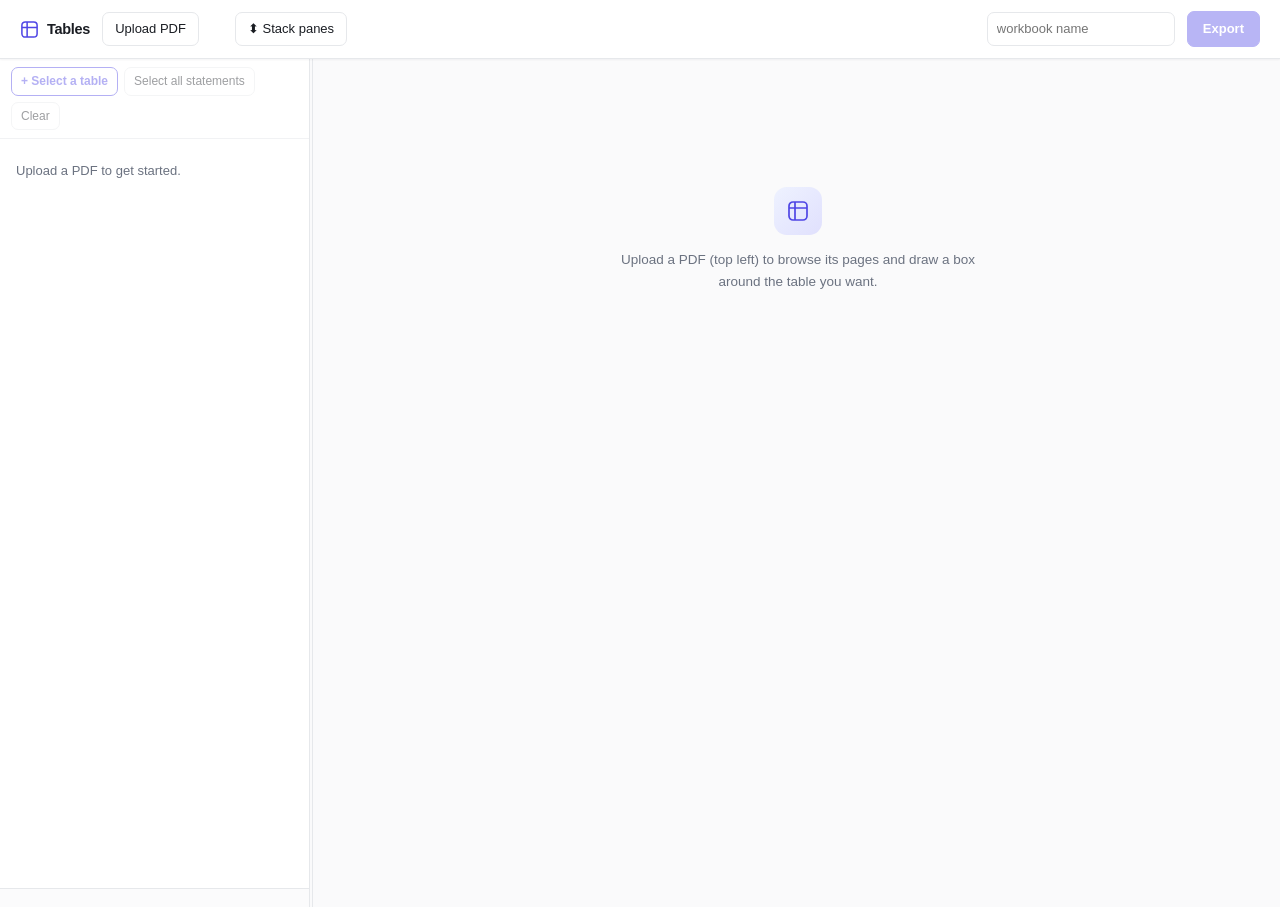
==== webui.html @ 827dfb3f "Add the tablekit rewrite: manual box-select UI, img2table engine, trust layer, OCR failsafe Supersed" ====
<!doctype html>
<html lang="en">
<head>
<meta charset="utf-8">
<meta name="viewport" content="width=device-width, initial-scale=1">
<title>Table preview</title>
<style>
  :root{
    --bg:#fff; --bg-soft:#fafafb; --fg:#1a1d23; --muted:#6b7280; --line:#e6e8eb; --line2:#f1f2f4;
    --accent:#4f46e5; --accent-hover:#4338ca; --accent-weak:#eef2ff;
    --ok:#16a34a; --ok-bg:#f0fdf4; --warn:#b45309; --warn-bg:#fffbeb;
    --bad:#b91c1c; --bad-bg:#fef2f2; --none:#9ca3af; --radius:9px;
    --shadow-sm:0 1px 2px rgba(16,24,40,.05);
    --shadow-md:0 2px 10px rgba(16,24,40,.07),0 1px 2px rgba(16,24,40,.04);
    --shadow-lg:0 8px 28px rgba(16,24,40,.11),0 2px 6px rgba(16,24,40,.05);
  }
  *{box-sizing:border-box}
  html,body{height:100%}
  body{margin:0;background:var(--bg-soft);color:var(--fg);
    font:13px/1.55 -apple-system,"Segoe UI",Roboto,Helvetica,Arial,sans-serif;
    -webkit-font-smoothing:antialiased}
  button,input,select{font:inherit;color:inherit}
  button{cursor:pointer}
  ::selection{background:var(--accent-weak)}

  header{display:flex;align-items:center;gap:12px;padding:11px 20px;flex-wrap:wrap;
    border-bottom:1px solid var(--line);position:sticky;top:0;background:var(--bg);
    z-index:8;box-shadow:var(--shadow-sm)}
  header .brand{font-weight:700;letter-spacing:-.02em;display:flex;align-items:center;gap:8px;
    font-size:14.5px;color:var(--fg)}
  header .brand svg{flex:none}
  header .count{color:var(--muted)}
  header select,header input.txt{padding:6px 9px;border:1px solid var(--line);
    border-radius:7px;background:var(--bg);max-width:min(38vw,340px);transition:border-color .12s}
  header select:focus,header input.txt:focus{outline:none;border-color:var(--accent)}
  header input.txt.small{width:112px}
  header .spacer{flex:1}
  .btn{padding:6px 12px;border:1px solid var(--line);border-radius:7px;background:var(--bg);
    font-weight:500;transition:background .12s,border-color .12s,box-shadow .12s}
  .btn:hover{background:var(--line2);border-color:#d8dbe0}
  .btn:active{background:var(--line2);box-shadow:inset 0 1px 2px rgba(16,24,40,.08)}
  .btn:disabled{opacity:.42;cursor:not-allowed;background:var(--bg)}
  .btn:disabled:hover{background:var(--bg);border-color:var(--line)}
  .btn-primary{padding:7px 15px;border:1px solid var(--accent);border-radius:7px;
    background:var(--accent);color:#fff;font-weight:600;box-shadow:var(--shadow-sm);
    transition:background .12s,box-shadow .12s,transform .12s}
  .btn-primary:hover{background:var(--accent-hover);box-shadow:var(--shadow-md)}
  .btn-primary:active{transform:translateY(1px)}
  .btn-primary:disabled{opacity:.4;cursor:not-allowed;box-shadow:none}
  .btn-accent{border-color:var(--accent);color:var(--accent);background:var(--accent-weak);
    font-weight:600}
  .btn-accent:hover{background:#e0e0fd}
  .upload-btn{position:relative;overflow:hidden;display:inline-flex;align-items:center}
  .upload-btn input[type=file]{position:absolute;inset:0;opacity:0;cursor:pointer;width:100%}
  input:disabled,select:disabled{opacity:.42;cursor:not-allowed;background:var(--bg-soft)}

  main{display:flex;height:calc(100vh - 52px);background:var(--bg-soft)}
  aside{flex:0 0 auto;width:310px;min-width:200px;max-width:70vw;background:var(--bg);
    border-right:1px solid var(--line);overflow:hidden;display:flex;flex-direction:column}
  aside .scroll{overflow-y:auto;flex:1;padding-bottom:20px}
  .splitter{flex:0 0 6px;cursor:col-resize;background:transparent;position:relative}
  .splitter:hover,.splitter.active{background:var(--accent-weak)}
  .splitter::after{content:"";position:absolute;left:2px;top:0;bottom:0;width:1px;background:var(--line)}
  section.preview{flex:1 1 auto;min-width:0;overflow-y:auto;padding:20px 24px 70px}
  @media (max-width:880px){
    main{display:block;height:auto}
    aside{width:auto !important;border-right:none;border-bottom:1px solid var(--line);max-height:44vh}
    .splitter{display:none}
    section.preview{height:auto}
  }

  .barbtns{display:flex;gap:6px;padding:8px 11px;border-bottom:1px solid var(--line2);flex-wrap:wrap}
  .barbtns .btn{font-size:12px;padding:4px 9px}
  .grouphd{padding:14px 15px 5px;font-size:11px;font-weight:600;letter-spacing:.06em;
    text-transform:uppercase;color:var(--muted)}
  .row{display:flex;gap:9px;align-items:flex-start;padding:9px 13px;border-left:3px solid transparent;
    cursor:pointer;transition:background .12s,border-color .12s}
  .row:hover{background:var(--line2)}
  .row.active{background:var(--accent-weak);border-left-color:var(--accent)}
  .row input[type=checkbox]{margin-top:2px;accent-color:var(--accent);width:15px;height:15px}
  .row .body{flex:1;min-width:0}
  .row .name{font-weight:600;white-space:nowrap;overflow:hidden;text-overflow:ellipsis}
  .row .name .tag{color:var(--accent);font-weight:600;font-size:11px;margin-left:5px}
  .row .sub{color:var(--muted);font-size:12px;margin-top:1px}
  .row .meta{display:flex;align-items:center;gap:7px;margin-top:6px;flex-wrap:wrap}
  .pill{font-size:10.5px;font-weight:700;padding:2px 8px;border-radius:999px;
    display:inline-flex;align-items:center;gap:4px;white-space:nowrap;letter-spacing:.01em}
  .pill.ok{color:var(--ok);background:var(--ok-bg)}
  .pill.warn{color:var(--warn);background:var(--warn-bg)}
  .pill.bad{color:var(--bad);background:var(--bad-bg)}
  .pill.none{color:var(--none);background:#f3f4f6}
  .hbar{flex:1;height:3px;border-radius:2px;background:var(--line);overflow:hidden;max-width:70px}
  .hbar>i{display:block;height:100%}

  .tray{border-top:1px solid var(--line);background:#fbfbfc;padding:8px 11px 10px;max-height:30vh;overflow:auto}
  .tray h4{margin:0 0 6px;font-size:11px;letter-spacing:.05em;text-transform:uppercase;color:var(--muted)}
  .tray .item{display:flex;align-items:center;gap:6px;padding:3px 0;font-size:12px}
  .tray .item .nm{flex:1;white-space:nowrap;overflow:hidden;text-overflow:ellipsis}
  .tray .item button{border:1px solid var(--line);background:var(--bg);border-radius:5px;
    width:20px;height:20px;line-height:1;padding:0;color:var(--muted)}
  .tray .empty{color:var(--muted);font-size:12px}

  .msg{padding:22px 16px;color:var(--muted)}
  .spin{display:inline-block;width:13px;height:13px;border:2px solid var(--line);
    border-top-color:var(--accent);border-radius:50%;animation:sp .8s linear infinite;
    vertical-align:-2px;margin-right:8px}
  @keyframes sp{to{transform:rotate(360deg)}}
  .warnbox{margin:11px 13px;padding:9px 11px;border:1px solid #fde68a;background:var(--warn-bg);
    color:var(--warn);border-radius:7px;font-size:12px}

  .empty{color:var(--muted);text-align:center;font-size:13.5px}
  .empty-big{margin-top:12vh;max-width:360px;margin-left:auto;margin-right:auto;line-height:1.6}
  .empty-big::before{content:"";display:block;width:48px;height:48px;margin:0 auto 14px;
    border-radius:13px;
    background-image:
      url('data:image/svg+xml;utf8,<svg xmlns="http://www.w3.org/2000/svg" viewBox="0 0 24 24" fill="none"><rect x="3" y="3" width="18" height="18" rx="4" stroke="%234f46e5" stroke-width="1.7"/><path d="M3 9h18M9 3v18" stroke="%234f46e5" stroke-width="1.7"/></svg>'),
      linear-gradient(135deg,var(--accent-weak),#e0e0fd);
    background-repeat:no-repeat,no-repeat;background-position:center,center;
    background-size:24px 24px,cover}
  .pv-head{display:flex;align-items:baseline;gap:10px;flex-wrap:wrap;margin-bottom:3px}
  .pv-head h2{font-size:16px;margin:0;letter-spacing:-.01em}
  .pv-head .where{color:var(--muted)}
  .pv-lines{color:var(--muted);font-size:12px;margin:3px 0 12px;
    font-family:ui-monospace,SFMono-Regular,Menlo,Consolas,monospace;white-space:pre-wrap}
  .pv-note{margin:0 0 10px;padding:8px 11px;border-radius:7px;font-size:12px;
    background:var(--warn-bg);border:1px solid #fde68a;color:var(--warn)}
  .pv-consist{margin:0 0 10px;padding:8px 11px;border-radius:7px;font-size:12px}
  .pv-consist.ok{background:var(--ok-bg);border:1px solid #bbf7d0;color:var(--ok)}
  .pv-consist.bad{background:var(--bad-bg);border:1px solid #fecaca;color:var(--bad)}

  .toolbar{display:flex;gap:8px;align-items:center;margin-bottom:11px;flex-wrap:wrap}
  .toolbar input.sheet{padding:4px 8px;border:1px solid var(--line);border-radius:6px;width:190px}
  .toolbar .hint{color:var(--muted);font-size:12px}

  /* the PERSISTENT split: picker (left/top) + whatever table you're
     currently looking at (right/bottom) -- both always present once a file
     is loaded, arranged by the header's side-by-side/stacked toggle. This
     is deliberately the ONLY split in the UI now (an earlier version had a
     second, nested toggle for the original-PDF-vs-extracted-table cards
     inside the detail pane too -- three-way splits got cramped and the
     nested toggle confusingly only ever affected ONE of the two views, so
     it's gone; that inner pair is always stacked now). */
  .split-region{display:grid;gap:16px;grid-template-columns:1fr;align-items:start}
  .split-region.side-by-side{grid-template-columns:1fr 1fr}
  .split-pane{min-width:0;min-height:0}
  .panes{display:grid;gap:16px}
  .split-region.side-by-side .pagebox{height:min(50vh,560px)}
  .split-region.side-by-side .tablebox{height:min(50vh,560px)}
  /* the old cutoff here was 1100px -- that's WIDER than the sidebar (310px)
     plus a common 1280/1366px laptop screen, so side-by-side silently did
     nothing on completely normal window sizes. Only force stacked when the
     window is genuinely too narrow to split in half at all (matches the
     point where the sidebar itself collapses, at which point section.preview
     takes the FULL window width anyway, not window-minus-sidebar). */
  @media (max-width:620px){
    .split-region.side-by-side{grid-template-columns:1fr}
  }
  .card{border:1px solid var(--line);border-radius:var(--radius);overflow:hidden;
    background:var(--bg);box-shadow:var(--shadow-sm)}
  .card>.cap{display:flex;align-items:center;gap:10px;padding:8px 13px;
    border-bottom:1px solid var(--line2);font-size:12px;font-weight:600;color:var(--muted);
    background:var(--bg-soft)}
  .card>.cap .spacer{flex:1}
  .card .mini{border:1px solid var(--line);background:var(--bg);border-radius:6px;padding:3px 9px;
    color:var(--fg);font-size:12px;font-weight:500;transition:background .12s}
  .card .mini:hover{background:var(--line2)}
  .pagebox{height:42vh;min-height:160px;max-height:90vh;overflow:auto;background:#f3f4f7;
    text-align:center;resize:vertical}
  .pagebox img{display:block;margin:0 auto;max-width:100%}
  .pagebox.actual img{max-width:none}
  /* picker's own "Actual size" toggle -- overrides the fit-to-width default
     (max-width:100%;height:auto) on BOTH the image and the box-draw canvas,
     so fine print is readable/selectable at full native resolution when you
     need it, with horizontal+vertical scroll instead of a forced shrink.
     wireCanvas()'s coordinate conversion adapts automatically either way,
     since it always measures the canvas's actual displayed vs buffer size. */
  .pagebox.actual .picker-stage img,.pagebox.actual .picker-stage canvas{
    max-width:none;height:auto}

  /* the picker page fits the pane's width, scaled down WITHOUT distorting
     aspect ratio -- height:auto on BOTH the img and the canvas (each has its
     own intrinsic width/height, from the natural image size and from the
     canvas's width/height attributes) lets the browser compute a matching
     height for both from the same width constraint, so they stay pixel-
     aligned with each other. The box-draw math in wireCanvas() converts
     pointer coordinates (reported in this DISPLAYED size) back to the
     canvas's own drawing-buffer resolution (the PDF's native render size)
     before using them for anything -- see toBufferSpace(). */
  .picker-stage{position:relative;display:inline-block;max-width:100%}
  .picker-stage img{display:block;max-width:100%;height:auto}
  .picker-stage canvas{position:absolute;left:0;top:0;max-width:100%;height:auto;
    cursor:crosshair;touch-action:none}
  .pv-head input.pgnum{width:48px;padding:3px 5px;border:1px solid var(--line);border-radius:5px;
    text-align:center}

  .extract-toast{display:flex;align-items:center;gap:10px;margin-bottom:11px;padding:8px 11px;
    border-radius:7px;font-size:12.5px;background:var(--ok-bg);border:1px solid #bbf7d0;color:var(--ok)}
  .extract-toast b{color:var(--fg)}
  .extract-toast .btn{padding:3px 9px;font-size:11.5px;color:var(--fg)}
  .extract-toast .spacer{flex:1}
  .extract-toast .close{border:none;background:none;color:inherit;cursor:pointer;font-size:15px;
    line-height:1;padding:0 2px;opacity:.6}
  .extract-toast .close:hover{opacity:1}
  .extract-toast.toast-error{background:var(--bad-bg);border-color:#fecaca;color:var(--bad)}

  .global-toasts{position:fixed;top:14px;right:16px;z-index:60;display:flex;
    flex-direction:column;gap:8px;width:min(360px,90vw);pointer-events:none}
  .global-toasts .extract-toast{margin-bottom:0;box-shadow:var(--shadow-lg);
    pointer-events:auto;background:var(--bg)}
  .global-toasts .toast-error{background:#fff5f5}

  .modal-backdrop{position:fixed;inset:0;background:rgba(20,20,30,.35);
    display:flex;align-items:center;justify-content:center;z-index:70}
  .modal-box{background:var(--bg);border-radius:12px;box-shadow:var(--shadow-lg);
    width:min(380px,88vw);padding:18px 20px}
  .modal-title{font-weight:700;font-size:14.5px;margin-bottom:8px}
  .modal-body{color:var(--muted);font-size:12.5px;line-height:1.6;margin-bottom:16px;
    white-space:pre-wrap}
  .modal-actions{display:flex;justify-content:flex-end;gap:8px}
  .btn-danger{background:var(--bad);border-color:var(--bad)}
  .btn-danger:hover{background:#a31313}

  .row-del{flex:none;align-self:center;border:none;background:none;color:var(--muted);
    cursor:pointer;font-size:15px;line-height:1;padding:2px 6px;border-radius:5px;
    opacity:0;transition:opacity .1s,background .12s,color .12s}
  .row:hover .row-del{opacity:1}
  .row-del:hover{background:var(--bad-bg);color:var(--bad)}

  .quickfind{display:flex;gap:6px;flex-wrap:wrap;margin-bottom:12px}
  .quickfind .chip{padding:4px 10px;border:1px solid var(--line);border-radius:999px;
    font-size:11.5px;font-weight:500;background:var(--bg);cursor:pointer;transition:background .12s}
  .quickfind .chip:hover{background:var(--accent-weak);border-color:var(--accent)}

  .search-box{display:flex;gap:6px;align-items:center;margin:2px 0 10px}
  .search-box input{flex:1;padding:5px 8px;border:1px solid var(--line);border-radius:6px}
  .search-hits{max-height:220px;overflow:auto;border:1px solid var(--line);border-radius:7px;margin-bottom:10px}
  .search-hits .hit{display:flex;gap:8px;align-items:baseline;padding:6px 10px;cursor:pointer;
    border-bottom:1px solid var(--line2);font-size:12px}
  .search-hits .hit:last-child{border-bottom:none}
  .search-hits .hit:hover{background:var(--line2)}
  .search-hits .hit .pg{font-weight:600;color:var(--accent);white-space:nowrap}
  .search-hits .hit .snip{color:var(--muted);overflow:hidden;text-overflow:ellipsis;white-space:nowrap}
  .search-hits .hit .cnt{color:var(--muted);white-space:nowrap}
  .search-hits mark{background:#fde68a;color:inherit;border-radius:2px;padding:0 1px}

  .tablebox{height:50vh;min-height:120px;max-height:90vh;overflow:auto;resize:vertical}
  table.tbl{border-collapse:collapse;width:100%;font-size:12.5px}
  table.tbl td,table.tbl th{padding:4px 10px;border-bottom:1px solid var(--line2);
    text-align:left;vertical-align:top}
  table.tbl td.rowctl{width:64px;padding:2px 4px;white-space:nowrap;opacity:0;transition:opacity .1s}
  table.tbl tr:hover td.rowctl{opacity:1}
  table.tbl td.rowctl button{border:1px solid var(--line);background:var(--bg);border-radius:4px;
    width:18px;height:18px;line-height:1;padding:0;color:var(--muted);font-size:11px}
  table.tbl td.num{text-align:right;font-variant-numeric:tabular-nums;white-space:nowrap}
  table.tbl td.delta{color:var(--muted);text-align:right;font-variant-numeric:tabular-nums}
  table.tbl tr.hdr td{background:#f7f8fa;font-weight:600}
  table.tbl tr.total td{font-weight:600}
  table.tbl td.suspect{border-left:2px solid var(--warn);background:var(--warn-bg);cursor:help}
  table.tbl td.figbad{border-left:2px solid var(--bad);background:var(--bad-bg);cursor:help}
  table.tbl td[contenteditable]{outline:none}
  table.tbl td[contenteditable]:focus{background:var(--accent-weak);box-shadow:inset 0 0 0 2px var(--accent)}
  table.tbl td.dirty{background:#fef9c3}

  /* compare panel */
  #compare{margin-top:22px;border-top:1px solid var(--line);padding-top:16px}
  #compare .cmp-head{display:flex;gap:8px;align-items:center;flex-wrap:wrap;margin-bottom:10px}
  #compare select{padding:4px 8px;border:1px solid var(--line);border-radius:6px}
  #compare .cmp-verdict{font-size:12px;color:var(--muted);margin-bottom:8px}
  #compare table{border-collapse:collapse;width:100%;font-size:12px}
  #compare td,#compare th{padding:3px 9px;border-bottom:1px solid var(--line2)}
  #compare td.num{text-align:right;font-variant-numeric:tabular-nums}
  #compare tr.restated td{background:var(--bad-bg)}
</style>
</head>
<body>
<div id="globalToasts" class="global-toasts"></div>
<header>
  <span class="brand">
    <svg width="19" height="19" viewBox="0 0 20 20" fill="none">
      <rect x="2" y="2" width="16" height="16" rx="3.5" stroke="#4f46e5" stroke-width="1.6"/>
      <path d="M2 8h16M7.5 2v16" stroke="#4f46e5" stroke-width="1.6"/>
    </svg>
    Tables
  </span>
  <label class="btn upload-btn" id="uploadBtn">Upload PDF
    <input type="file" id="uploadInput" accept="application/pdf">
  </label>
  <select id="fileSel" hidden></select>
  <span class="count" id="count"></span>
  <span id="engineBadge"></span>
  <button class="btn" id="layoutBtn" title="switch between side-by-side and stacked panes (applies whenever you're viewing a table)">⬌ Side by side</button>
  <span class="spacer"></span>
  <input class="txt" id="fileName" placeholder="workbook name" size="20" title="output file name">
  <button class="btn-primary" id="exportBtn" disabled>Export</button>
</header>

<main>
  <aside>
    <div class="barbtns">
      <button class="btn btn-accent" id="pickerBtn" title="go back to the page picker to draw another box">+ Select a table</button>
      <button class="btn" id="selAllStmt">Select all statements</button>
      <button class="btn" id="selClear">Clear</button>
    </div>
    <div class="scroll" id="list"><div class="msg">Upload a PDF to get started.</div></div>
    <div class="tray" id="tray"></div>
  </aside>
  <div class="splitter" id="splitter" title="drag to resize"></div>
  <section class="preview" id="preview">
    <div class="empty empty-big">Upload a PDF (top left) to browse its pages and draw a box around the table you want.</div>
  </section>
  <!--
    Once a file is loaded, #preview's content above is replaced by a
    PERSISTENT split: the page picker and whatever table you're currently
    looking at are both always present, arranged by the header's side-by-side
    / stacked toggle -- extracting or clicking a table updates #detailPane in
    place, it doesn't navigate away from the picker.
  -->
</main>

<script>
const $ = s => document.querySelector(s);
// side-by-side is the DEFAULT for every table (not opt-in per table) --
// only an explicit prior toggle (stored either way) overrides that default
let _savedSideBySide = true;
try{
  const saved = localStorage.getItem("tk_side_by_side");
  if (saved !== null) _savedSideBySide = saved === "1";
}catch(e){}
const state = {
  files:[], file:null, tables:[], order:[], sel:new Set(),
  active:null, zoom:false, edits:{}, reTimer:null, cmp:null,
  page:1, pageCount:null, box:null, searchQ:"", searchHits:null, quickfind:null,
  sideBySide:_savedSideBySide, pickerZoom:false,
};
const KIND_NAME = {
  "income statement":"Income statement",
  "statement of financial position":"Balance sheet",
  "statement of cash flows":"Cash flow statement",
  "statement of changes in equity":"Statement of changes in equity",
  "note":"Note","table":"Table",
};
const REAL_STMT = new Set(Object.keys(KIND_NAME).filter(k=>k!=="note"&&k!=="table"));
// Render resolution: base DPI-equivalent * the screen's actual pixel
// density, so a retina/high-DPI display doesn't get a 1x-sharp image
// stretched to look soft -- capped to match the server's own ceiling
// (serve.py: 4.5). Box-draw math divides by this same constant, so it
// stays correct regardless of what it resolves to.
const DPR = Math.min(2, window.devicePixelRatio || 1);
const PICKER_SCALE = Math.min(4.5, 2.2 * DPR);
const PREVIEW_SCALE = Math.min(4.5, 2.2 * DPR);
const fmt = v => (typeof v === "number")
  ? v.toLocaleString(undefined,{maximumFractionDigits:2}) : (v ?? "");
const nameOf = t => REAL_STMT.has(t.kind)
  ? KIND_NAME[t.kind] + (t.years && t.years[0] ? ` ${t.years[0]}` : "")
  : (t.title||"").slice(0,46);

function footPill(f, byCol){
  // a per-column verdict is stricter than the summary flag: if ANY checkable
  // column fails, say so, even when another column happens to reconcile
  if (byCol && byCol.length){
    const oks = byCol.map(c=>c.ok);
    if (oks.some(o=>o===false) && oks.some(o=>o===true))
      return `<span class="pill bad">✗ one year doesn't foot</span>`;
    if (oks.every(o=>o===false)) return `<span class="pill bad">✗ no foot</span>`;
    if (oks.some(o=>o===true))   return `<span class="pill ok">✓ foots</span>`;
  }
  if (f === true)  return `<span class="pill ok">✓ foots</span>`;
  if (f === false) return `<span class="pill bad">✗ no foot</span>`;
  return `<span class="pill none">– no check</span>`;
}
function healthBar(h){
  if (h == null) return "";
  const pc = Math.round(h*100);
  const col = h>=.9 ? "var(--ok)" : h>=.75 ? "#65a30d" : "var(--warn)";
  return `<span class="hbar" title="data health ${pc}%"><i style="width:${pc}%;background:${col}"></i></span>`;
}
async function jget(u){ const r = await fetch(u); const j = await r.json();
  if (j && j.error) throw new Error(j.error); return j; }
async function jpost(u,b){ const r = await fetch(u,{method:"POST",
  headers:{"Content-Type":"application/json"},body:JSON.stringify(b)});
  const j = await r.json();
  if(!r.ok||j.error){ const err = new Error(j.error||r.statusText); err.body = j; throw err; }
  return j; }

// ------------------------------------------------------ modal / toasts ----
// In-app replacements for native alert()/confirm() -- those are jarring,
// look nothing like the rest of the UI, and (confirm) block the whole page.
function showModal({title, body, okText="Remove", danger=true}){
  return new Promise(resolve=>{
    const host = document.createElement("div");
    host.className = "modal-backdrop";
    host.innerHTML = `
      <div class="modal-box">
        <div class="modal-title">${title}</div>
        <div class="modal-body">${body}</div>
        <div class="modal-actions">
          <button class="btn" data-a="cancel">Cancel</button>
          <button class="btn-primary ${danger?"btn-danger":""}" data-a="ok">${okText}</button>
        </div>
      </div>`;
    document.body.appendChild(host);
    const done = v => { host.remove(); document.removeEventListener("keydown", onKey); resolve(v); };
    host.querySelector('[data-a="cancel"]').onclick = () => done(false);
    host.querySelector('[data-a="ok"]').onclick = () => done(true);
    host.addEventListener("mousedown", e => { if (e.target === host) done(false); });
    const onKey = e => { if (e.key === "Escape") done(false); };
    document.addEventListener("keydown", onKey);
    host.querySelector('[data-a="ok"]').focus();
  });
}
function confirmDialog(msg, okText){
  return showModal({title:"Are you sure?", body:msg, okText:okText||"Remove"});
}
function showErrorToast(msg){
  const host = $("#globalToasts");
  const el = document.createElement("div");
  el.className = "extract-toast toast-error";
  el.innerHTML = `⚠<span class="spacer"></span><button class="close" data-act="dismiss">×</button>`;
  el.insertBefore(document.createTextNode(msg), el.querySelector(".spacer"));
  host.prepend(el);
  el.querySelector('[data-act="dismiss"]').onclick = () => el.remove();
  setTimeout(()=>{ if (el.isConnected) el.remove(); }, 9000);
}
// the OCR failsafe: only ever offered (never run automatically) when a box
// came back with literally no text at all -- see doExtractRegion's catch.
function showOcrOfferToast(bbox){
  const host = $("#globalToasts");
  const el = document.createElement("div");
  el.className = "extract-toast toast-error";
  el.innerHTML = `⚠ No text in that box (looks like a scan).
    <span class="spacer"></span>
    <button class="btn btn-accent" data-act="ocr">OCR this region →</button>
    <button class="close" data-act="dismiss">×</button>`;
  host.prepend(el);
  el.querySelector('[data-act="dismiss"]').onclick = () => el.remove();
  el.querySelector('[data-act="ocr"]').onclick = () => { el.remove(); doExtractRegionOcr(bbox); };
  setTimeout(()=>{ if (el.isConnected) el.remove(); }, 15000);
}

// ---------------------------------------------------------------- boot ----
// controls that do nothing useful (or error) before a file is chosen --
// left fully clickable pre-fix, which used to crash with a raw exception
// when clicked on the empty landing screen
const FILE_GATED_IDS = ["pickerBtn","selAllStmt","selClear"];
function setControlsEnabled(on){
  FILE_GATED_IDS.forEach(id=>{ const el=$("#"+id); if (el) el.disabled = !on; });
}

async function boot(){
  setControlsEnabled(false);
  try{
    const st = await jget("/api/status");
    const b = $("#engineBadge");
    b.innerHTML = st.img2table
      ? `<span class="pill ok" title="Full support: works on borderless / hand-drawn-box tables, not just ruled ones">Borderless tables: full support</span>`
      : `<span class="pill warn" title="pip install img2table opencv-python-headless pandas -- until then, only tables with visible ruling lines extract reliably">Borderless tables: limited</span>`;
  }catch(e){ /* non-critical */ }
  const f = await jget("/api/files");
  state.files = f.files;
  const sel = $("#fileSel");
  sel.innerHTML = f.files.map(n=>`<option>${n}</option>`).join("");
  sel.hidden = f.files.length <= 1;
  sel.onchange = () => loadFile(sel.value);
  if (f.files.length) loadFile(f.files[0]);
  else {
    $("#list").innerHTML = `<div class="msg">Upload a PDF to get started.</div>`;
    $("#preview").innerHTML = `<div class="empty empty-big">Upload a PDF (top left) to browse its pages and draw a box around the table you want.</div>`;
  }
}

function ensureSplitLayout(){
  if ($("#splitRegion")) return;
  $("#preview").innerHTML = `
    <div class="split-region ${state.sideBySide?"side-by-side":""}" id="splitRegion">
      <div class="split-pane" id="pickerPane"></div>
      <div class="split-pane" id="detailPane">
        <div class="empty">Extract a table (drag a box, then click Extract) or pick one from the list on the left to preview it here.</div>
      </div>
    </div>`;
}

async function loadFile(name){
  state.file = name; state.tables = []; state.order = []; state.sel.clear();
  state.active = null; state.edits = {}; state.cmp = null;
  state.page = 1; state.pageCount = null; state.box = null;
  state.searchQ = ""; state.searchHits = null; state.quickfind = null;
  setControlsEnabled(true);
  syncExport(); renderTray();
  $("#fileName").value = name.replace(/\.pdf$/i,"") + " — tables";
  $("#list").innerHTML = `<div class="msg">No tables yet — draw a box on the right to extract one.</div>`;
  ensureSplitLayout();
  $("#detailPane").innerHTML = `<div class="empty">Extract a table (drag a box, then click Extract) or pick one from the list on the left to preview it here.</div>`;
  try{
    const inv = await jget("/api/scan?file="+encodeURIComponent(name));
    state.tables = inv.tables; state.order = inv.tables.map(t=>t.n);
    renderList(inv.warnings||[]);
  }catch(e){ /* nothing extracted for this file yet -- fine */ }
  showPicker();
  // fire-and-forget: a fast text-only pass to point at roughly where the
  // core statements are, so a 100+ page report doesn't leave the user
  // guessing after landing on page 1 (usually a cover with nothing on it)
  jget("/api/quickfind?file="+encodeURIComponent(name)).then(res=>{
    state.quickfind = res.hits || [];
    if (state.file === name) renderQuickfind();
  }).catch(()=>{});
}

function renderList(warnings){
  const t = state.tables;
  $("#count").textContent = t.length ? `${t.length} tables` : "no tables yet";
  let html = "";
  if (warnings && warnings.length)
    html += `<div class="warnbox">${warnings.map(w=>w.replace(/^!!\s*/,"")).join("<br>")}</div>`;
  for (const g of ["Manual selections","Financial statements","Notes","Other tables"]){
    const items = t.filter(x=>x.group===g);
    if (!items.length) continue;
    html += `<div class="grouphd">${g}</div>`;
    for (const x of items){
      const nm = nameOf(x);
      const yrs = x.years.length ? x.years.join("/") : "–";
      const st = x.stitched_from ? ` +p${x.stitched_from}` : "";
      const consBad = x.consistency && x.consistency.mismatch
        ? `<span class="pill bad" title="prior-year column disagrees with ${x.consistency.vs}">${x.consistency.mismatch}≠</span>` : "";
      const canDelete = g === "Manual selections";
      html += `
        <div class="row" data-n="${x.n}">
          <input type="checkbox" data-n="${x.n}" ${state.sel.has(x.n)?"checked":""}>
          <div class="body" data-n="${x.n}">
            <div class="name">${nm}${state.edits[x.n]?'<span class="tag">edited</span>':''}</div>
            <div class="sub">page ${x.page}${st} · ${yrs} · ${x.nrows}×${x.ncols}</div>
            <div class="meta">${footPill(x.foots)} ${healthBar(x.health)}
              ${x.ocr?`<span class="pill warn" title="read by OCR, not the PDF's own text -- double-check the figures">OCR</span>`:``}
              ${x.n_suspect?`<span class="pill warn" title="${x.n_suspect} row(s) look wrong">${x.n_suspect}⚠</span>`:``}
              ${consBad}
              ${x.notes.length?`<span class="pill warn" title="${x.notes.join(' / ')}">!</span>`:``}
            </div>
          </div>
          ${canDelete?`<button class="row-del" data-del="${x.n}" title="remove this extracted table">×</button>`:``}
        </div>`;
    }
  }
  $("#list").innerHTML = html || `<div class="msg">Nothing to show.</div>`;
  $("#list").querySelectorAll(".body").forEach(el=>el.onclick=()=>openTable(+el.dataset.n));
  $("#list").querySelectorAll('input[type=checkbox]').forEach(cb=>
    cb.onchange=()=>toggleSel(+cb.dataset.n, cb.checked));
  $("#list").querySelectorAll('[data-del]').forEach(b=>
    b.onclick=(e)=>{ e.stopPropagation(); deleteManualTable(+b.dataset.del); });
}

async function deleteManualTable(n){
  const ok = await confirmDialog("Remove this extracted table? This can't be undone.");
  if (!ok) return;
  try{
    const inv = await jpost("/api/delete_manual", {file:state.file, n});
    state.tables = inv.tables; state.order = inv.tables.map(t=>t.n);
    state.sel.delete(n); delete state.edits[n];
    syncExport(); renderTray(); renderList(inv.warnings||[]);
    if (state.active === n){
      state.active = null;
      $("#detailPane").innerHTML = `<div class="empty">Extract a table (drag a box, then click Extract) or pick one from the list on the left to preview it here.</div>`;
    }
  }catch(e){ showErrorToast("Couldn't remove that table: "+e.message); }
}

function toggleSel(n,on){
  if (on){ state.sel.add(n); if(!state.order.includes(n)) state.order.push(n); }
  else state.sel.delete(n);
  syncExport(); renderTray();
}
function renderTray(){
  const chosen = state.order.filter(n=>state.sel.has(n));
  const tray = $("#tray");
  if (!chosen.length){ tray.innerHTML = `<h4>Export order</h4><div class="empty">tick tables to add them</div>`; return; }
  tray.innerHTML = `<h4>Export order — ${chosen.length}</h4>` + chosen.map((n,i)=>{
    const t = state.tables.find(x=>x.n===n);
    return `<div class="item" data-n="${n}"><span class="nm">${i+1}. ${nameOf(t)}</span>
      <button data-up="${n}" ${i===0?"disabled":""}>↑</button>
      <button data-down="${n}" ${i===chosen.length-1?"disabled":""}>↓</button>
      <button data-rm="${n}">×</button></div>`;
  }).join("");
  tray.querySelectorAll("[data-up]").forEach(b=>b.onclick=()=>moveSel(+b.dataset.up,-1));
  tray.querySelectorAll("[data-down]").forEach(b=>b.onclick=()=>moveSel(+b.dataset.down,1));
  tray.querySelectorAll("[data-rm]").forEach(b=>b.onclick=()=>{
    const cb=$(`#list input[data-n="${b.dataset.rm}"]`); if(cb) cb.checked=false;
    toggleSel(+b.dataset.rm,false); renderList([]);
  });
}
function moveSel(n,dir){
  const chosen = state.order.filter(x=>state.sel.has(x));
  const i=chosen.indexOf(n), j=i+dir;
  if (j<0||j>=chosen.length) return;
  [chosen[i],chosen[j]]=[chosen[j],chosen[i]];
  state.order = [...chosen, ...state.order.filter(x=>!state.sel.has(x))];
  renderTray();
}
function syncExport(){
  const b=$("#exportBtn"), n=state.sel.size;
  b.disabled = n===0; b.textContent = n ? `Export ${n} →` : "Export";
}

// --------------------------------------------------------------- picker ----
// Tabula-style manual mode: browse the raw pages of the uploaded file, drag
// a box around the table you want, extract just that region. This is the
// ONLY way to grab a table -- the whole-file automatic detector was removed
// (its false positives/misses weren't reliable enough to ship).
async function showPicker(){
  // NOTE: this only (re)draws the picker pane -- it no longer deselects
  // whatever table is showing in the detail pane, since both are always
  // visible together now (see ensureSplitLayout). "+ Select a table" jumps
  // focus back to the picker without losing your place in the result.
  if (!state.file) return;
  ensureSplitLayout();
  if (state.pageCount == null){
    try{
      const pc = await jget("/api/pagecount?file="+encodeURIComponent(state.file));
      state.pageCount = pc.pages;
    }catch(e){ state.pageCount = 1; }
  }
  renderPicker();
  await loadPickerPage(state.page);
}

function renderPicker(){
  $("#pickerPane").innerHTML = `
    <div class="pv-head">
      <h2>Select a table</h2>
      <span class="where">page
        <input class="pgnum" id="pgNum" value="${state.page}"> of ${state.pageCount||"?"}</span>
      <button class="btn" id="pgPrev" ${state.page<=1?"disabled":""}>‹ Prev</button>
      <button class="btn" id="pgNext" ${state.pageCount&&state.page>=state.pageCount?"disabled":""}>Next ›</button>
    </div>
    <div class="search-box">
      <input id="searchQ" placeholder="Search this PDF's text… (press Enter)" value="${state.searchQ||""}">
      <button class="btn" id="searchBtn">Search</button>
      ${state.searchQ?`<button class="btn" id="searchClear">×</button>`:""}
    </div>
    <div id="searchResults"></div>
    <div id="quickfindRow"></div>
    <div id="extractToasts"></div>
    <div class="pv-lines">Drag a box around the table you want (rows and columns only), then click Extract. You can extract more than one table from the same page.</div>
    <div class="card">
      <div class="cap">Page ${state.page}<span class="spacer"></span>
        <button class="mini" id="pickerZoomBtn">${state.pickerZoom?"Fit width":"Actual size"}</button>
        <button class="btn-primary" id="extractBtn" disabled>Extract this region →</button></div>
      <div class="pagebox ${state.pickerZoom?"actual":""}" id="pickerBox"><div class="picker-stage" id="pickerStage">
        <img id="pgImg"><canvas id="boxCanvas"></canvas>
      </div></div>
    </div>`;
  $("#pgPrev").onclick = ()=>gotoPage(state.page-1);
  $("#pgNext").onclick = ()=>gotoPage(state.page+1);
  $("#pgNum").onchange = e=>gotoPage(parseInt(e.target.value,10)||1);
  $("#extractBtn").onclick = doExtractRegion;
  $("#pickerZoomBtn").onclick = ()=>{
    state.pickerZoom = !state.pickerZoom;
    $("#pickerBox").classList.toggle("actual", state.pickerZoom);
    $("#pickerZoomBtn").textContent = state.pickerZoom ? "Fit width" : "Actual size";
  };
  $("#searchBtn").onclick = runSearch;
  $("#searchQ").onkeydown = e=>{ if (e.key==="Enter"){ e.preventDefault(); runSearch(); } };
  const sc = $("#searchClear");
  if (sc) sc.onclick = ()=>{ state.searchQ=""; state.searchHits=null; renderPicker(); loadPickerPage(state.page); };
  if (state.searchHits) renderSearchResults();
  renderQuickfind();
}

function renderQuickfind(){
  const el = $("#quickfindRow");
  if (!el) return;
  const hits = state.quickfind;
  if (hits === null || hits === undefined){
    el.innerHTML = `<div class="quickfind"><span class="msg" style="padding:0">locating the financial statements…</span></div>`;
    return;
  }
  if (!hits.length){ el.innerHTML = ""; return; }
  el.innerHTML = `<div class="quickfind">
    <span class="msg" style="padding:0">Jump to:</span>
    ${hits.map(h=>`<button class="chip" data-pg="${h.page}">${h.label} · p${h.page}</button>`).join("")}
  </div>`;
  el.querySelectorAll(".chip").forEach(b=> b.onclick = ()=>gotoPage(+b.dataset.pg));
}

async function runSearch(){
  const q = $("#searchQ").value.trim();
  state.searchQ = q;
  if (q.length < 2){ $("#searchResults").innerHTML =
    `<div class="msg" style="padding:6px 2px">type at least 2 characters</div>`; return; }
  $("#searchResults").innerHTML = `<div class="msg" style="padding:6px 2px"><span class="spin"></span>searching…</div>`;
  try{
    const res = await jget(`/api/search?file=${encodeURIComponent(state.file)}&q=${encodeURIComponent(q)}`);
    state.searchHits = res.hits;
    renderSearchResults();
    loadPickerPage(state.page);   // re-render the current page with matches highlighted
  }catch(e){ $("#searchResults").innerHTML = `<div class="msg">search failed: ${e.message}</div>`; }
}

function escapeRe(s){ return s.replace(/[.*+?^${}()|[\]\\]/g, "\\$&"); }
function markMatches(text, q){
  const esc = text.replace(/</g,"&lt;");
  if (!q) return esc;
  const re = new RegExp("("+escapeRe(q).replace(/</g,"&lt;")+")", "ig");
  return esc.replace(re, "<mark>$1</mark>");
}

function renderSearchResults(){
  const hits = state.searchHits || [];
  const el = $("#searchResults");
  if (!el) return;
  if (!hits.length){ el.innerHTML = `<div class="msg" style="padding:6px 2px">no matches</div>`; return; }
  el.innerHTML = `<div class="search-hits">${hits.map(h=>`
    <div class="hit" data-pg="${h.page}">
      <span class="pg">p${h.page}</span>
      <span class="snip">…${markMatches(h.snippet, state.searchQ)}…</span>
      <span class="cnt">${h.count}×</span>
    </div>`).join("")}</div>`;
  el.querySelectorAll(".hit").forEach(row=>
    row.onclick = ()=>gotoPage(+row.dataset.pg));
}

function gotoPage(n){
  n = Math.max(1, Math.min(state.pageCount||1, n));
  if (n === state.page && $("#pgImg")) return;
  state.page = n; state.box = null;
  renderPicker();
  loadPickerPage(n);
}

async function loadPickerPage(n){
  const img = $("#pgImg");
  let src = `/api/page_raw?file=${encodeURIComponent(state.file)}&n=${n}&scale=${PICKER_SCALE}`;
  if (state.searchQ) src += `&hl=${encodeURIComponent(state.searchQ)}`;
  img.src = src;
  await new Promise(res=>{ img.onload = res; img.onerror = res; });
  const cv = $("#boxCanvas");
  if (!cv) return;   // user navigated away while the image was loading
  // the canvas's DRAWING BUFFER stays at the image's full native resolution
  // (crisp lines) -- it's the DISPLAYED size that's left to CSS (max-width:
  // 100%; height:auto, same as the img), so the page fits the pane instead
  // of forcing horizontal scroll for every single page. wireCanvas()
  // converts pointer coordinates from that displayed size back to this
  // buffer's coordinate space before using them for anything.
  cv.width = img.naturalWidth; cv.height = img.naturalHeight;
  wireCanvas(cv);
}

function wireCanvas(cv){
  const ctx = cv.getContext("2d");
  let drag = null;
  // pointer events report offsetX/offsetY in the canvas's DISPLAYED (CSS)
  // size, which can now be smaller than its drawing-buffer resolution
  // (scaled down to fit the pane) -- convert to buffer space before using.
  const toBuffer = (x, y) => {
    const rx = cv.width / cv.clientWidth, ry = cv.height / cv.clientHeight;
    return [x * rx, y * ry];
  };
  const redraw = (x0,y0,x1,y1)=>{
    ctx.clearRect(0,0,cv.width,cv.height);
    const x=Math.min(x0,x1), y=Math.min(y0,y1), w=Math.abs(x1-x0), h=Math.abs(y1-y0);
    ctx.fillStyle = "rgba(79,70,229,.15)"; ctx.fillRect(x,y,w,h);
    ctx.strokeStyle = "#4f46e5"; ctx.lineWidth = 2; ctx.strokeRect(x,y,w,h);
  };
  cv.onpointerdown = e=>{
    cv.setPointerCapture(e.pointerId);
    const [bx,by] = toBuffer(e.offsetX, e.offsetY);
    drag = {x0:bx, y0:by, dispX0:e.offsetX, dispY0:e.offsetY};
    const eb = $("#extractBtn"); if (eb) eb.disabled = true;
  };
  cv.onpointermove = e=>{
    if (!drag) return;
    const [bx,by] = toBuffer(e.offsetX, e.offsetY);
    redraw(drag.x0, drag.y0, bx, by);
  };
  cv.onpointerup = e=>{
    if (!drag) return;
    // the "too small, ignore it" check is in DISPLAYED pixels (what the user
    // actually dragged), not buffer pixels -- otherwise, once the page is
    // scaled down to fit the pane, a tiny on-screen wiggle could translate
    // to well over the buffer-space threshold and register as a real box
    const dispW = Math.abs(e.offsetX - drag.dispX0), dispH = Math.abs(e.offsetY - drag.dispY0);
    const [bx,by] = toBuffer(e.offsetX, e.offsetY);
    const x0=drag.x0, y0=drag.y0, x1=bx, y1=by;
    drag = null;
    if (dispW < 6 || dispH < 6){ ctx.clearRect(0,0,cv.width,cv.height); return; }
    // state.box stays in the canvas's BUFFER (native render-pixel) space,
    // same as before -- doExtractRegion's ÷PICKER_SCALE conversion is unchanged
    state.box = [Math.min(x0,x1), Math.min(y0,y1), Math.max(x0,x1), Math.max(y0,y1)];
    const eb = $("#extractBtn"); if (eb) eb.disabled = false;
  };
}

async function doExtractRegion(){
  if (!state.box) return;
  const b = $("#extractBtn");
  b.disabled = true; b.textContent = "Extracting…";
  try{
    const pdfBox = state.box.map(v=>v/PICKER_SCALE);
    const d = await jpost("/api/extract_region",
      {file:state.file, page:state.page, bbox:pdfBox});
    await _afterExtract(d);
  }catch(e){
    // OCR is a failsafe the user clicks, never something that fires on its
    // own -- offer it only when the box is genuinely textless (a scan) and
    // the server actually has an OCR engine to run.
    if (e.body && e.body.no_text && e.body.ocr_available){
      showOcrOfferToast(state.box.map(v=>v/PICKER_SCALE));
    } else {
      showErrorToast("Extraction failed: "+e.message);
    }
  } finally {
    const eb = $("#extractBtn");
    if (eb){ eb.disabled = true; eb.textContent = "Extract this region →"; }
  }
}

async function doExtractRegionOcr(pdfBox){
  const b = $("#extractBtn");
  if (b){ b.disabled = true; b.textContent = "Running OCR…"; }
  try{
    const d = await jpost("/api/extract_region_ocr",
      {file:state.file, page:state.page, bbox:pdfBox});
    await _afterExtract(d);
  }catch(e){
    showErrorToast("OCR failed: "+e.message);
  } finally {
    if (b){ b.disabled = true; b.textContent = "Extract this region →"; }
  }
}

async function _afterExtract(d){
  const inv = await jget("/api/scan?file="+encodeURIComponent(state.file));
  state.tables = inv.tables; state.order = inv.tables.map(t=>t.n);
  renderList(inv.warnings||[]);
  state._lastDetail = d;
  // stay on the picker (same page) so another table can be grabbed right
  // away -- clear the box and show a small confirmation. The result also
  // shows up immediately in the detail pane right beside the picker
  // (they're both always on screen now), no click needed to "go look at it".
  state.box = null;
  const cv = $("#boxCanvas");
  if (cv) cv.getContext("2d").clearRect(0,0,cv.width,cv.height);
  showExtractToast(d);
  state.active = d.n;
  $("#list").querySelectorAll(".row").forEach(r=>r.classList.toggle("active", +r.dataset.n===d.n));
  renderPreview(d.n, d, false);
}

function showExtractToast(d){
  const host = $("#extractToasts");
  if (!host) return;
  const el = document.createElement("div");
  el.className = "extract-toast";
  el.innerHTML = `✓ Extracted <b>${(nameOf(d)||"table").replace(/</g,"&lt;")}</b>
    <span class="spacer"></span>
    <button class="btn" data-act="view">View →</button>
    <button class="close" data-act="dismiss" title="dismiss">×</button>`;
  host.prepend(el);
  el.querySelector('[data-act="view"]').onclick = ()=>{
    state.active = d.n;
    $("#list").querySelectorAll(".row").forEach(r=>r.classList.toggle("active", +r.dataset.n===d.n));
    renderPreview(d.n, d, false);
  };
  el.querySelector('[data-act="dismiss"]').onclick = ()=> el.remove();
  setTimeout(()=>{ if (el.isConnected) el.remove(); }, 8000);
}

// -------------------------------------------------------------- preview ----
function baseRows(n, d){
  const e = state.edits[n];
  return (e && e.rows ? e.rows : d.rows).map(r=>r.slice());
}
function pushEdit(n, rows, extra){
  const e = state.edits[n] = Object.assign({dirty:new Set()}, state.edits[n]||{}, extra||{});
  if (rows) e.rows = rows;
  renderList([]);
  scheduleReanalyze(n);
}
function scheduleReanalyze(n){
  clearTimeout(state.reTimer);
  state.reTimer = setTimeout(async ()=>{
    if (state.active !== n) return;
    try{
      const e = state.edits[n] || {};
      const d = await jpost("/api/reanalyze",
        {file:state.file, n, rows:e.rows||null, title:e.title||null});
      state._lastDetail = d;
      renderPreview(n, d, true);
    }catch(err){ /* keep the current view */ }
  }, 450);
}

async function openTable(n){
  state.active = n;
  $("#list").querySelectorAll(".row").forEach(r=>r.classList.toggle("active",+r.dataset.n===n));
  const d = await jget(`/api/table?file=${encodeURIComponent(state.file)}&n=${n}`);
  state._lastDetail = d;
  renderPreview(n, d, false);
}

function renderPreview(n, d){
  const nm = KIND_NAME[d.kind]||"Table";
  const yrs = d.years.length ? d.years.join(" / ") : "";
  const ed = state.edits[n];
  const rows = baseRows(n, d);
  const dirty = (ed && ed.dirty) || new Set();
  const hi=d.header_idx, ds=d.data_start, vc=d.value_cols||[], tot=new Set(d.total_rows||[]);
  const susp={}; (d.suspect||[]).forEach(s=>susp[s.row]=s);
  const showDelta = vc.length>=2;
  const ncols = Math.max(...rows.map(r=>r.length), 1);

  let bodyRows = "";
  rows.forEach((r,i)=>{
    const isHdr=i<=hi, di=i-ds;
    const cls=[isHdr?"hdr":"", tot.has(i)?"total":""].filter(Boolean).join(" ");
    let tds = `<td class="rowctl">`+
      `<button data-act="ins" data-i="${i}" title="insert row below">＋</button>`+
      `<button data-act="del" data-i="${i}" title="delete row">✕</button>`+
      `<button data-act="split" data-i="${i}" title="split label at the middle">⤶</button>`+
      `<button data-act="mergeup" data-i="${i}" title="merge into row above" ${i===0?"disabled":""}>⭡</button></td>`;
    for (let ci=0; ci<ncols; ci++){
      const c=r[ci], num=typeof c==="number";
      let kl = num ? "num" : "";
      if (ci===0 && !isHdr && susp[di]) kl += susp[di].kind==="figure" ? " figbad" : " suspect";
      if (dirty.has(i+","+ci)) kl += " dirty";
      const title = (ci===0 && susp[di]) ? ` title="${susp[di].why}"` : "";
      tds += `<td class="${kl}"${title} data-r="${i}" data-c="${ci}" contenteditable="plaintext-only">${fmt(c)}</td>`;
    }
    if (showDelta && !isHdr){
      const a=r[vc[0]], b=r[vc[1]];
      if (typeof a==="number" && typeof b==="number"){
        const dd=a-b, pc=b?(100*dd/Math.abs(b)):null;
        tds += `<td class="delta">${dd.toLocaleString()}</td><td class="delta">${pc==null?"":pc.toFixed(1)+"%"}</td>`;
      } else tds += `<td class="delta"></td><td class="delta"></td>`;
    } else if (showDelta){
      tds += `<td class="delta">Δ</td><td class="delta">Δ%</td>`;
    }
    bodyRows += `<tr class="${cls}">${tds}</tr>`;
  });

  const consist = d.consistency ? (()=>{
    const c=d.consistency, ok=c.mismatch===0;
    const worst=(c.worst||[]).map(w=>`${w[0]}: ${Number(w[1]).toLocaleString()} vs ${Number(w[2]).toLocaleString()}`).join(" · ");
    const tail = ok ? "agree ✓"
      : `${c.mismatch} of ${c.checked} differ — <b>${c.verdict||"differs"}</b>`;
    return `<div class="pv-consist ${ok?"ok":"bad"}">prior-year (${c.year}) column vs <b>${c.vs}</b>:
       ${tail}${worst?` — ${worst}`:""}</div>`;
  })() : "";
  const notes = (d.notes||[]).map(x=>`<div class="pv-note">${x}</div>`).join("");
  const lines = (d.foot_by_col||[]).map(fc=>{
    const m=fc.ok===true?"✓":fc.ok===false?"✗":"?"; return `${fc.year} ${m}  ${fc.worked}`;
  }).join("\n") || d.foot_detail || "";

  ensureSplitLayout();
  $("#detailPane").innerHTML = `
    <div class="pv-head">
      <h2>${nm}${yrs?` <span class="where">· ${yrs}</span>`:""}</h2>
      <span class="where">page ${d.page}</span>
      ${footPill(d.foots, d.foot_by_col)}
      <span class="where">labels ${Math.round((d.health_labels??1)*100)}% · figures ${Math.round((d.health_figures??1)*100)}%</span>
      ${d.ocr?`<span class="pill warn" title="read by OCR, not the PDF's own text -- double-check the figures">OCR — verify by eye</span>`:``}
      ${d.edited?`<span class="pill warn">edited — verdict recomputed</span>`:``}
    </div>
    ${notes}${consist}
    <div class="pv-lines">${lines}</div>

    <div class="toolbar">
      <input class="sheet" id="sheetName" placeholder="sheet name (optional)" value="${(ed&&ed.title)||""}">
      ${vc.length>=2?`<button class="btn" id="swapYears">Swap year columns</button>`:""}
      ${ed?`<button class="btn" id="resetEdits">Undo my edits</button>`:""}
      <span class="hint">click a cell to fix it · hover a row for ＋ ✕ ⤶ ⭡ · exports use your version</span>
    </div>

    <div class="card">
      <div class="cap">Extracted table — ${rows.length} rows
        ${(d.suspect||[]).length?`<span class="spacer"></span><span style="color:var(--warn)">amber/red = review</span>`:``}
      </div>
      <div class="tablebox"><table class="tbl"><tbody>${bodyRows}</tbody></table></div>
    </div>

    <div id="compare"></div>`;

  // the picker (right there in the OTHER pane) is now the only PDF preview --
  // no more redundant second copy of the same page. Just make sure it's
  // actually showing the page this table came from (a no-op if it already is).
  if (state.page !== d.page) gotoPage(d.page);

  wirePreview(n, d);
  renderComparePanel(n, d);
}

function wirePreview(n, d){
  $("#sheetName").oninput = e => pushEdit(n, null, {title:e.target.value});
  const sy=$("#swapYears"); if(sy) sy.onclick=()=>{
    const rows=baseRows(n,d); const [a,b]=d.value_cols;
    rows.forEach(r=>{const t=r[a];r[a]=r[b];r[b]=t;});
    pushEdit(n, rows); openTable(n);
  };
  const re=$("#resetEdits"); if(re) re.onclick=()=>{ delete state.edits[n]; renderList([]); openTable(n); };

  $("#detailPane").querySelectorAll("td[contenteditable]").forEach(td=>{
    td.addEventListener("blur", ()=>commitCell(n, d, +td.dataset.r, +td.dataset.c, td));
    td.addEventListener("keydown", e=>{ if(e.key==="Enter"){ e.preventDefault(); td.blur(); }});
  });
  $("#detailPane").querySelectorAll("td.rowctl button").forEach(b=>{
    b.onclick = ()=> rowAction(n, d, b.dataset.act, +b.dataset.i);
  });
}

function commitCell(n, d, r, c, td){
  const rows = baseRows(n, d);
  const raw = td.textContent.trim();
  if (String(rows[r][c] ?? "") === raw) return;
  rows[r][c] = raw;                       // keep the RAW string; server parses it
  const e = state.edits[n] = Object.assign({dirty:new Set()}, state.edits[n]||{});
  e.rows = rows; e.dirty.add(r+","+c);
  renderList([]);
  scheduleReanalyze(n);
}

function rowAction(n, d, act, i){
  let rows = baseRows(n, d);
  if (act === "ins"){
    rows.splice(i+1, 0, new Array(Math.max(...rows.map(x=>x.length),1)).fill(""));
  } else if (act === "del"){
    rows.splice(i, 1);
  } else if (act === "mergeup" && i>0){
    const lab = [rows[i-1][0], rows[i][0]].filter(Boolean).join(" ").trim();
    // keep the figures from whichever row has them
    const figs = rows[i].slice(1).some(v=>v!=="" && v!=null) ? rows[i] : rows[i-1];
    rows[i-1] = [lab, ...figs.slice(1)];
    rows.splice(i, 1);
  } else if (act === "split"){
    const lab = String(rows[i][0]||"");
    const words = lab.split(/\s+/);
    if (words.length >= 2){
      const mid = Math.ceil(words.length/2);
      const top = [words.slice(0,mid).join(" "), ...rows[i].slice(1)];
      const bot = [words.slice(mid).join(" "), ...rows[i].slice(1).map(()=>"")];
      rows.splice(i, 1, top, bot);
    }
  }
  pushEdit(n, rows);
  const d2 = state._lastDetail;
  renderPreview(n, d2, true);
}

// -------------------------------------------------------------- compare ----
function renderComparePanel(n, d){
  const el = $("#compare");
  if (state.files.length < 2){ el.innerHTML = ""; return; }
  const others = state.files.filter(f=>f!==state.file);
  el.innerHTML = `
    <div class="cmp-head"><b>Compare</b>
      <span class="where">this table vs the same statement in</span>
      <select id="cmpFile">${others.map(f=>`<option>${f}</option>`).join("")}</select>
      <button class="btn" id="cmpRun">Compare →</button></div>
    <div id="cmpOut"></div>`;
  $("#cmpRun").onclick = async ()=>{
    const bfile = $("#cmpFile").value;
    $("#cmpOut").innerHTML = `<div class="msg"><span class="spin"></span>scanning ${bfile} & matching…</div>`;
    try{
      const binv = await jget("/api/scan?file="+encodeURIComponent(bfile));
      const match = binv.tables.find(t=>t.kind===d.kind);
      if (!match){ $("#cmpOut").innerHTML = `<div class="msg">no ${KIND_NAME[d.kind]} found in ${bfile}</div>`; return; }
      const cmp = await jpost("/api/compare",{a:state.file,na:n,b:bfile,nb:match.n});
      const hdr = cmp.rows[0];
      let rowsHtml = "";
      for (let r=1;r<cmp.rows.length;r++){
        const row = cmp.rows[r];
        const restated = row[7] ? " restated" : "";
        rowsHtml += `<tr class="${restated}">` + row.map((v,ci)=>
          `<td class="${(ci>=1&&ci<=6&&typeof v==='number')?'num':''}">${v==null?"":(typeof v==='number'?v.toLocaleString():v)}</td>`
        ).join("") + `</tr>`;
      }
      $("#cmpOut").innerHTML = `<div class="cmp-verdict">${cmp.verdict}</div>
        <div style="max-height:44vh;overflow:auto"><table>
          <thead><tr>${hdr.map(h=>`<th>${h}</th>`).join("")}</tr></thead>
          <tbody>${rowsHtml}</tbody></table></div>`;
    }catch(e){ $("#cmpOut").innerHTML = `<div class="msg">compare failed: ${e.message}</div>`; }
  };
}

// ---------------------------------------------------------------- header ----
function fileToBase64(file){
  return new Promise((resolve,reject)=>{
    const r = new FileReader();
    r.onload = ()=> resolve(String(r.result).split(",")[1]);
    r.onerror = reject;
    r.readAsDataURL(file);
  });
}
$("#uploadInput").onchange = async (e)=>{
  const f = e.target.files[0]; if (!f) return;
  const btn = $("#uploadBtn"); const oldText = btn.firstChild.textContent;
  btn.firstChild.textContent = "Uploading…";
  try{
    const data_b64 = await fileToBase64(f);
    const res = await jpost("/api/upload", {filename:f.name, data_b64});
    if (!state.files.includes(res.file)) state.files.push(res.file);
    const sel = $("#fileSel");
    sel.innerHTML = state.files.map(n=>`<option>${n}</option>`).join("");
    sel.value = res.file; sel.hidden = state.files.length <= 1;
    await loadFile(res.file);
  }catch(err){ showErrorToast("Upload failed: "+err.message); }
  finally{ btn.firstChild.textContent = "Upload PDF"; e.target.value = ""; }
};

$("#pickerBtn").onclick = ()=>showPicker();

// always-visible header control (not tied to any one table's view) --
// arranges the PERSISTENT picker+detail split (#splitRegion) -- both panes
// are always present once a file is loaded, so this always has something
// visible to change, regardless of what's currently in the detail pane
function setLayoutBtnLabel(){
  $("#layoutBtn").textContent = state.sideBySide ? "⬍ Stack panes" : "⬌ Side by side";
}
setLayoutBtnLabel();
$("#layoutBtn").onclick = ()=>{
  state.sideBySide = !state.sideBySide;
  try{ localStorage.setItem("tk_side_by_side", state.sideBySide ? "1" : "0"); }catch(e){}
  setLayoutBtnLabel();
  const split = $("#splitRegion");
  if (split) split.classList.toggle("side-by-side", state.sideBySide);
};
$("#selAllStmt").onclick = ()=>{
  state.tables.filter(t=>REAL_STMT.has(t.kind)).forEach(t=>toggleSel(t.n,true));
  renderList([]);
};
$("#selClear").onclick = ()=>{ state.sel.clear(); syncExport(); renderTray(); renderList([]); };

$("#exportBtn").onclick = async ()=>{
  const ns = state.order.filter(n=>state.sel.has(n));
  const risky = ns.map(n=>state.tables.find(t=>t.n===n))
    .filter(t=>t.foots===false || (t.health!=null && t.health<0.75));
  if (risky.length){
    const ok = await confirmDialog(
      `${risky.length} of the ${ns.length} selected table(s) have a warning `
      + `(NO FOOT or low data-health):\n\n`
      + risky.map(t=>"  • "+nameOf(t)).join("\n")
      + `\n\nExport anyway?`, "Export anyway");
    if (!ok) return;
  }
  const edits = {};
  for (const n of ns){ const e=state.edits[n];
    if (e && (e.rows||e.title)) edits[n] = {rows:e.rows||null, title:e.title||null}; }
  const b=$("#exportBtn"); b.disabled=true; b.textContent="Building…";
  try{
    const res = await fetch("/api/export",{method:"POST",headers:{"Content-Type":"application/json"},
      body:JSON.stringify({file:state.file, ns, edits})});
    if(!res.ok) throw new Error((await res.json()).error||res.statusText);
    const blob = await res.blob();
    let fn = ($("#fileName").value.trim()||"tables").replace(/[^\w .()-]/g,"_");
    if(!/\.xlsx$/i.test(fn)) fn += ".xlsx";
    const a=document.createElement("a"); a.href=URL.createObjectURL(blob); a.download=fn; a.click();
    URL.revokeObjectURL(a.href);
  }catch(e){ showErrorToast("Export failed: "+e.message); }
  syncExport();
};

// ------------------------------------------------------------- splitter ----
// Adjustable panel widths: drag the splitter to resize the sidebar; the
// page-picker and table panes below use native CSS `resize` (drag their
// bottom-right corner) since each already scrolls independently.
(function(){
  const aside = document.querySelector("aside"), split = $("#splitter");
  try{
    const saved = localStorage.getItem("tk_sidebar_w");
    if (saved) aside.style.width = saved+"px";
  }catch(e){}
  let dragging = false;
  split.addEventListener("mousedown", e=>{
    dragging = true; split.classList.add("active");
    e.preventDefault();
  });
  window.addEventListener("mousemove", e=>{
    if (!dragging) return;
    const w = Math.max(200, Math.min(window.innerWidth*0.7, e.clientX));
    aside.style.width = w+"px";
  });
  window.addEventListener("mouseup", ()=>{
    if (!dragging) return;
    dragging = false; split.classList.remove("active");
    try{ localStorage.setItem("tk_sidebar_w", parseInt(aside.style.width,10)); }catch(e){}
  });
})();

document.addEventListener("keydown", e=>{
  if (["INPUT","TD","TEXTAREA","SELECT"].includes(document.activeElement.tagName)) return;
  if (!state.tables.length) return;
  const ord = state.tables.map(t=>t.n);
  const i = ord.indexOf(state.active);
  if (e.key==="ArrowDown"||e.key==="j"){ e.preventDefault(); openTable(ord[Math.min(ord.length-1,i+1)] ?? ord[0]); }
  else if (e.key==="ArrowUp"||e.key==="k"){ e.preventDefault(); openTable(ord[Math.max(0,i-1)] ?? ord[0]); }
  else if (e.key===" " && state.active!=null){ e.preventDefault();
    const cb=$(`#list input[data-n="${state.active}"]`); if(cb){ cb.checked=!cb.checked; toggleSel(state.active,cb.checked); } }
});

boot();
</script>
</body>
</html>
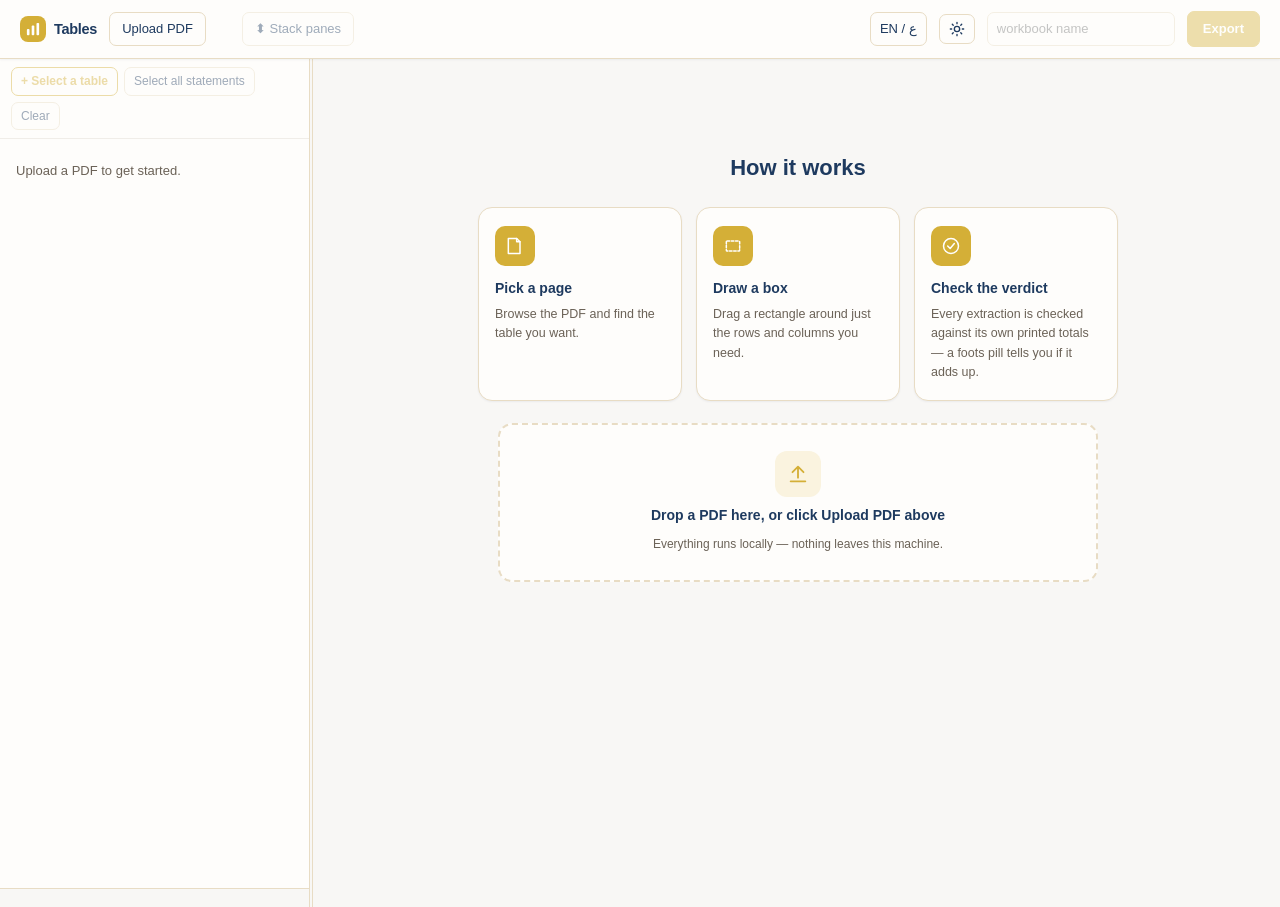
==== commit ee46c8e2: "Fix extraction bugs, preserve %/currency formatting, and add theming/i18n - Remove the unreliable wh" ====
--- a/webui.html
+++ b/webui.html
@@ -3,25 +3,69 @@
 <head>
 <meta charset="utf-8">
 <meta name="viewport" content="width=device-width, initial-scale=1">
-<title>Table preview</title>
+<title id="pageTitle">Table preview</title>
+<link rel="preconnect" href="https://fonts.googleapis.com">
+<link rel="preconnect" href="https://fonts.gstatic.com" crossorigin>
+<link href="https://fonts.googleapis.com/css2?family=Cairo:wght@400;500;600;700&display=swap" rel="stylesheet">
 <style>
   :root{
-    --bg:#fff; --bg-soft:#fafafb; --fg:#1a1d23; --muted:#6b7280; --line:#e6e8eb; --line2:#f1f2f4;
-    --accent:#4f46e5; --accent-hover:#4338ca; --accent-weak:#eef2ff;
-    --ok:#16a34a; --ok-bg:#f0fdf4; --warn:#b45309; --warn-bg:#fffbeb;
-    --bad:#b91c1c; --bad-bg:#fef2f2; --none:#9ca3af; --radius:9px;
-    --shadow-sm:0 1px 2px rgba(16,24,40,.05);
-    --shadow-md:0 2px 10px rgba(16,24,40,.07),0 1px 2px rgba(16,24,40,.04);
-    --shadow-lg:0 8px 28px rgba(16,24,40,.11),0 2px 6px rgba(16,24,40,.05);
+    /* cream / navy / gold, matching the CPI Automation Platform's palette */
+    --bg:#fefdfb; --bg-soft:#f8f7f5; --fg:#1e3a5f; --muted:#6b6257; --line:#e8dcc4; --line2:#f0ede8;
+    --accent:#d4af37; --accent-hover:#c99d32; --accent-weak:#faf3df; --accent-weak-hover:#f3e3b0;
+    --navy:#1e3a5f; --navy-weak:#eef2f7;
+    --ok:#4a8c2a; --ok-bg:#f0f7ea; --warn:#b45309; --warn-bg:#fffbeb;
+    --bad:#b91c1c; --bad-bg:#fef2f2; --none:#9ca3af; --none-bg:#f3f4f6; --radius:9px;
+    --dirty-bg:#fef9c3; --pagebox-bg:#eef0f2;
+    --ok-border:#bbf7d0; --warn-border:#fde68a; --bad-border:#fecaca; --line-hover:#d8dbe0;
+    --shadow-sm:0 1px 2px rgba(30,58,95,.06);
+    --shadow-md:0 2px 10px rgba(30,58,95,.08),0 1px 2px rgba(30,58,95,.05);
+    --shadow-lg:0 8px 28px rgba(30,58,95,.13),0 2px 6px rgba(30,58,95,.06);
+  }
+  :root[data-theme="dark"]{
+    --bg:#1a2332; --bg-soft:#111827; --fg:#f0ede8; --muted:#9ca8b8; --line:#2d3a4d; --line2:#243247;
+    --accent:#f4b740; --accent-hover:#d4af37; --accent-weak:#3a3222; --accent-weak-hover:#4a4030;
+    --navy:#f0ede8; --navy-weak:#243247;
+    --ok:#6bb845; --ok-bg:#1e2e18; --warn:#f1c40f; --warn-bg:#3a3018;
+    --bad:#ef5350; --bad-bg:#3a1f1f; --none:#6b7280; --none-bg:#2d3a4d;
+    --dirty-bg:#3a3018; --pagebox-bg:#0d1420;
+    --ok-border:#3a6b2a; --warn-border:#8a6d1f; --bad-border:#7a2e2e; --line-hover:#3a4a5f;
+    --shadow-sm:0 1px 2px rgba(0,0,0,.3);
+    --shadow-md:0 2px 10px rgba(0,0,0,.35),0 1px 2px rgba(0,0,0,.2);
+    --shadow-lg:0 8px 28px rgba(0,0,0,.45),0 2px 6px rgba(0,0,0,.25);
+  }
+  @media (prefers-color-scheme: dark){
+    :root:not([data-theme="light"]){
+      --bg:#1a2332; --bg-soft:#111827; --fg:#f0ede8; --muted:#9ca8b8; --line:#2d3a4d; --line2:#243247;
+      --accent:#f4b740; --accent-hover:#d4af37; --accent-weak:#3a3222;
+      --navy:#f0ede8; --navy-weak:#243247;
+      --ok:#6bb845; --ok-bg:#1e2e18; --warn:#f1c40f; --warn-bg:#3a3018;
+      --bad:#ef5350; --bad-bg:#3a1f1f; --none:#6b7280; --none-bg:#2d3a4d;
+      --dirty-bg:#3a3018; --pagebox-bg:#0d1420;
+      --ok-border:#3a6b2a; --warn-border:#8a6d1f; --bad-border:#7a2e2e; --line-hover:#3a4a5f;
+      --shadow-sm:0 1px 2px rgba(0,0,0,.3);
+      --shadow-md:0 2px 10px rgba(0,0,0,.35),0 1px 2px rgba(0,0,0,.2);
+      --shadow-lg:0 8px 28px rgba(0,0,0,.45),0 2px 6px rgba(0,0,0,.25);
+    }
   }
   *{box-sizing:border-box}
   html,body{height:100%}
   body{margin:0;background:var(--bg-soft);color:var(--fg);
     font:13px/1.55 -apple-system,"Segoe UI",Roboto,Helvetica,Arial,sans-serif;
     -webkit-font-smoothing:antialiased}
+  body.lang-ar{font-family:"Cairo","Segoe UI",Roboto,Helvetica,Arial,sans-serif}
   button,input,select{font:inherit;color:inherit}
   button{cursor:pointer}
   ::selection{background:var(--accent-weak)}
+
+  /* RTL: mirror the top-level chrome (header, sidebar side, text direction).
+     The picker/canvas/table-grid interior stays LTR-laid-out on purpose --
+     numeric grids, pixel-space box-drawing and financial-statement column
+     order don't meaningfully "flip" and forcing them to would misalign the
+     coordinate math the box-select tool depends on. */
+  html[dir="rtl"] aside{border-right:none;border-left:1px solid var(--line)}
+  html[dir="rtl"] .row{border-left:none;border-right:3px solid transparent}
+  html[dir="rtl"] .row.active{border-right-color:var(--accent)}
+  html[dir="rtl"] .rowctl{direction:ltr}
 
   header{display:flex;align-items:center;gap:12px;padding:11px 20px;flex-wrap:wrap;
     border-bottom:1px solid var(--line);position:sticky;top:0;background:var(--bg);
@@ -29,6 +73,12 @@
   header .brand{font-weight:700;letter-spacing:-.02em;display:flex;align-items:center;gap:8px;
     font-size:14.5px;color:var(--fg)}
   header .brand svg{flex:none}
+  .logo-mark{display:inline-flex;align-items:center;justify-content:center;width:26px;height:26px;
+    border-radius:8px;background:var(--accent);flex:none}
+  .theme-toggle,.lang-toggle{padding:6px 9px;border:1px solid var(--line);border-radius:7px;
+    background:var(--bg);display:inline-flex;align-items:center;justify-content:center;
+    transition:background .12s,border-color .12s}
+  .theme-toggle:hover,.lang-toggle:hover{background:var(--line2)}
   header .count{color:var(--muted)}
   header select,header input.txt{padding:6px 9px;border:1px solid var(--line);
     border-radius:7px;background:var(--bg);max-width:min(38vw,340px);transition:border-color .12s}
@@ -37,7 +87,7 @@
   header .spacer{flex:1}
   .btn{padding:6px 12px;border:1px solid var(--line);border-radius:7px;background:var(--bg);
     font-weight:500;transition:background .12s,border-color .12s,box-shadow .12s}
-  .btn:hover{background:var(--line2);border-color:#d8dbe0}
+  .btn:hover{background:var(--line2);border-color:var(--line-hover)}
   .btn:active{background:var(--line2);box-shadow:inset 0 1px 2px rgba(16,24,40,.08)}
   .btn:disabled{opacity:.42;cursor:not-allowed;background:var(--bg)}
   .btn:disabled:hover{background:var(--bg);border-color:var(--line)}
@@ -49,7 +99,7 @@
   .btn-primary:disabled{opacity:.4;cursor:not-allowed;box-shadow:none}
   .btn-accent{border-color:var(--accent);color:var(--accent);background:var(--accent-weak);
     font-weight:600}
-  .btn-accent:hover{background:#e0e0fd}
+  .btn-accent:hover{background:var(--accent-weak-hover)}
   .upload-btn{position:relative;overflow:hidden;display:inline-flex;align-items:center}
   .upload-btn input[type=file]{position:absolute;inset:0;opacity:0;cursor:pointer;width:100%}
   input:disabled,select:disabled{opacity:.42;cursor:not-allowed;background:var(--bg-soft)}
@@ -88,14 +138,15 @@
   .pill.ok{color:var(--ok);background:var(--ok-bg)}
   .pill.warn{color:var(--warn);background:var(--warn-bg)}
   .pill.bad{color:var(--bad);background:var(--bad-bg)}
-  .pill.none{color:var(--none);background:#f3f4f6}
+  .pill.none{color:var(--none);background:var(--none-bg)}
   .hbar{flex:1;height:3px;border-radius:2px;background:var(--line);overflow:hidden;max-width:70px}
   .hbar>i{display:block;height:100%}
 
-  .tray{border-top:1px solid var(--line);background:#fbfbfc;padding:8px 11px 10px;max-height:30vh;overflow:auto}
+  .tray{border-top:1px solid var(--line);background:var(--bg-soft);padding:8px 11px 10px;max-height:30vh;overflow:auto}
   .tray h4{margin:0 0 6px;font-size:11px;letter-spacing:.05em;text-transform:uppercase;color:var(--muted)}
   .tray .item{display:flex;align-items:center;gap:6px;padding:3px 0;font-size:12px}
   .tray .item .nm{flex:1;white-space:nowrap;overflow:hidden;text-overflow:ellipsis}
+  .tray .item .nm.risky{color:var(--bad)}
   .tray .item button{border:1px solid var(--line);background:var(--bg);border-radius:5px;
     width:20px;height:20px;line-height:1;padding:0;color:var(--muted)}
   .tray .empty{color:var(--muted);font-size:12px}
@@ -105,28 +156,42 @@
     border-top-color:var(--accent);border-radius:50%;animation:sp .8s linear infinite;
     vertical-align:-2px;margin-right:8px}
   @keyframes sp{to{transform:rotate(360deg)}}
-  .warnbox{margin:11px 13px;padding:9px 11px;border:1px solid #fde68a;background:var(--warn-bg);
+  .warnbox{margin:11px 13px;padding:9px 11px;border:1px solid var(--warn-border);background:var(--warn-bg);
     color:var(--warn);border-radius:7px;font-size:12px}
 
   .empty{color:var(--muted);text-align:center;font-size:13.5px}
-  .empty-big{margin-top:12vh;max-width:360px;margin-left:auto;margin-right:auto;line-height:1.6}
-  .empty-big::before{content:"";display:block;width:48px;height:48px;margin:0 auto 14px;
-    border-radius:13px;
-    background-image:
-      url('data:image/svg+xml;utf8,<svg xmlns="http://www.w3.org/2000/svg" viewBox="0 0 24 24" fill="none"><rect x="3" y="3" width="18" height="18" rx="4" stroke="%234f46e5" stroke-width="1.7"/><path d="M3 9h18M9 3v18" stroke="%234f46e5" stroke-width="1.7"/></svg>'),
-      linear-gradient(135deg,var(--accent-weak),#e0e0fd);
-    background-repeat:no-repeat,no-repeat;background-position:center,center;
-    background-size:24px 24px,cover}
+
+  /* landing-page onboarding, styled after the CPI Automation Platform's
+     "How it works" step cards */
+  .onboarding{max-width:680px;margin:8vh auto 0;padding:0 20px}
+  .onb-title{text-align:center;color:var(--navy);font-size:22px;margin:0 0 22px}
+  .onb-steps{display:grid;grid-template-columns:repeat(auto-fit,minmax(180px,1fr));gap:14px}
+  .onb-step{background:var(--bg);border:1px solid var(--line);border-radius:14px;
+    padding:18px 16px;box-shadow:var(--shadow-sm)}
+  .onb-icon{width:40px;height:40px;border-radius:10px;background:var(--accent);
+    display:flex;align-items:center;justify-content:center;margin-bottom:12px}
+  .onb-h{font-weight:700;color:var(--navy);margin-bottom:5px;font-size:14px}
+  .onb-b{color:var(--muted);font-size:12.5px;line-height:1.55}
+
+  .dropzone{max-width:680px;margin:22px auto 0;padding:0 20px}
+  .dz-box{border:2px dashed var(--line);border-radius:14px;background:var(--bg);
+    padding:26px;text-align:center;display:flex;flex-direction:column;align-items:center;gap:8px;
+    transition:border-color .12s,background .12s}
+  .dz-box.dragover{border-color:var(--accent);background:var(--accent-weak)}
+  .dz-icon{width:46px;height:46px;border-radius:12px;background:var(--accent-weak);
+    display:flex;align-items:center;justify-content:center;color:var(--accent);flex:none}
+  .dz-h{font-weight:700;color:var(--navy);font-size:14px}
+  .dz-b{color:var(--muted);font-size:12px}
   .pv-head{display:flex;align-items:baseline;gap:10px;flex-wrap:wrap;margin-bottom:3px}
   .pv-head h2{font-size:16px;margin:0;letter-spacing:-.01em}
   .pv-head .where{color:var(--muted)}
   .pv-lines{color:var(--muted);font-size:12px;margin:3px 0 12px;
     font-family:ui-monospace,SFMono-Regular,Menlo,Consolas,monospace;white-space:pre-wrap}
   .pv-note{margin:0 0 10px;padding:8px 11px;border-radius:7px;font-size:12px;
-    background:var(--warn-bg);border:1px solid #fde68a;color:var(--warn)}
+    background:var(--warn-bg);border:1px solid var(--warn-border);color:var(--warn)}
   .pv-consist{margin:0 0 10px;padding:8px 11px;border-radius:7px;font-size:12px}
-  .pv-consist.ok{background:var(--ok-bg);border:1px solid #bbf7d0;color:var(--ok)}
-  .pv-consist.bad{background:var(--bad-bg);border:1px solid #fecaca;color:var(--bad)}
+  .pv-consist.ok{background:var(--ok-bg);border:1px solid var(--ok-border);color:var(--ok)}
+  .pv-consist.bad{background:var(--bad-bg);border:1px solid var(--bad-border);color:var(--bad)}
 
   .toolbar{display:flex;gap:8px;align-items:center;margin-bottom:11px;flex-wrap:wrap}
   .toolbar input.sheet{padding:4px 8px;border:1px solid var(--line);border-radius:6px;width:190px}
@@ -164,7 +229,7 @@
   .card .mini{border:1px solid var(--line);background:var(--bg);border-radius:6px;padding:3px 9px;
     color:var(--fg);font-size:12px;font-weight:500;transition:background .12s}
   .card .mini:hover{background:var(--line2)}
-  .pagebox{height:42vh;min-height:160px;max-height:90vh;overflow:auto;background:#f3f4f7;
+  .pagebox{height:42vh;min-height:160px;max-height:90vh;overflow:auto;background:var(--pagebox-bg);
     text-align:center;resize:vertical}
   .pagebox img{display:block;margin:0 auto;max-width:100%}
   .pagebox.actual img{max-width:none}
@@ -194,20 +259,20 @@
     text-align:center}
 
   .extract-toast{display:flex;align-items:center;gap:10px;margin-bottom:11px;padding:8px 11px;
-    border-radius:7px;font-size:12.5px;background:var(--ok-bg);border:1px solid #bbf7d0;color:var(--ok)}
+    border-radius:7px;font-size:12.5px;background:var(--ok-bg);border:1px solid var(--ok-border);color:var(--ok)}
   .extract-toast b{color:var(--fg)}
   .extract-toast .btn{padding:3px 9px;font-size:11.5px;color:var(--fg)}
   .extract-toast .spacer{flex:1}
   .extract-toast .close{border:none;background:none;color:inherit;cursor:pointer;font-size:15px;
     line-height:1;padding:0 2px;opacity:.6}
   .extract-toast .close:hover{opacity:1}
-  .extract-toast.toast-error{background:var(--bad-bg);border-color:#fecaca;color:var(--bad)}
+  .extract-toast.toast-error{background:var(--bad-bg);border-color:var(--bad-border);color:var(--bad)}
 
   .global-toasts{position:fixed;top:14px;right:16px;z-index:60;display:flex;
     flex-direction:column;gap:8px;width:min(360px,90vw);pointer-events:none}
   .global-toasts .extract-toast{margin-bottom:0;box-shadow:var(--shadow-lg);
     pointer-events:auto;background:var(--bg)}
-  .global-toasts .toast-error{background:#fff5f5}
+  .global-toasts .toast-error{background:var(--bad-bg)}
 
   .modal-backdrop{position:fixed;inset:0;background:rgba(20,20,30,.35);
     display:flex;align-items:center;justify-content:center;z-index:70}
@@ -253,60 +318,72 @@
     width:18px;height:18px;line-height:1;padding:0;color:var(--muted);font-size:11px}
   table.tbl td.num{text-align:right;font-variant-numeric:tabular-nums;white-space:nowrap}
   table.tbl td.delta{color:var(--muted);text-align:right;font-variant-numeric:tabular-nums}
-  table.tbl tr.hdr td{background:#f7f8fa;font-weight:600}
-  table.tbl tr.total td{font-weight:600}
+  table.tbl tr.hdr td{background:var(--line2);font-weight:600}
+  table.tbl tr.total td{font-weight:600;border-top:1.5px solid var(--fg)}
   table.tbl td.suspect{border-left:2px solid var(--warn);background:var(--warn-bg);cursor:help}
   table.tbl td.figbad{border-left:2px solid var(--bad);background:var(--bad-bg);cursor:help}
   table.tbl td[contenteditable]{outline:none}
   table.tbl td[contenteditable]:focus{background:var(--accent-weak);box-shadow:inset 0 0 0 2px var(--accent)}
-  table.tbl td.dirty{background:#fef9c3}
+  table.tbl td.dirty{background:var(--dirty-bg)}
 
   /* compare panel */
   #compare{margin-top:22px;border-top:1px solid var(--line);padding-top:16px}
   #compare .cmp-head{display:flex;gap:8px;align-items:center;flex-wrap:wrap;margin-bottom:10px}
-  #compare select{padding:4px 8px;border:1px solid var(--line);border-radius:6px}
-  #compare .cmp-verdict{font-size:12px;color:var(--muted);margin-bottom:8px}
-  #compare table{border-collapse:collapse;width:100%;font-size:12px}
-  #compare td,#compare th{padding:3px 9px;border-bottom:1px solid var(--line2)}
+  #compare select{padding:4px 8px;border:1px solid var(--line);border-radius:6px;background:var(--bg);color:inherit}
+  #compare .cmp-verdict{font-size:12px;color:var(--muted);margin-bottom:8px;display:flex;align-items:center;gap:6px;font-weight:600}
+  #compare .cmp-verdict.ok{color:var(--ok)}
+  #compare .cmp-verdict.warn{color:var(--warn)}
+  #compare table{border-collapse:collapse;width:100%;font-size:12px;background:var(--bg);
+    border:1px solid var(--line);border-radius:8px;overflow:hidden}
+  #compare thead th{background:var(--line2);font-weight:600}
+  #compare td,#compare th{padding:5px 9px;border-bottom:1px solid var(--line2);text-align:left}
   #compare td.num{text-align:right;font-variant-numeric:tabular-nums}
   #compare tr.restated td{background:var(--bad-bg)}
+  #compare .restated-tag{color:var(--bad);font-size:10.5px;font-weight:700;margin-left:5px}
 </style>
 </head>
 <body>
 <div id="globalToasts" class="global-toasts"></div>
 <header>
   <span class="brand">
-    <svg width="19" height="19" viewBox="0 0 20 20" fill="none">
-      <rect x="2" y="2" width="16" height="16" rx="3.5" stroke="#4f46e5" stroke-width="1.6"/>
-      <path d="M2 8h16M7.5 2v16" stroke="#4f46e5" stroke-width="1.6"/>
-    </svg>
-    Tables
+    <span class="logo-mark">
+      <svg width="14" height="14" viewBox="0 0 16 16" fill="none">
+        <rect x="1" y="8" width="3" height="7" rx="1" fill="#fff"/>
+        <rect x="6.5" y="4" width="3" height="11" rx="1" fill="#fff"/>
+        <rect x="12" y="1" width="3" height="14" rx="1" fill="#fff"/>
+      </svg>
+    </span>
+    <span data-i18n="brand">Tables</span>
   </span>
-  <label class="btn upload-btn" id="uploadBtn">Upload PDF
+  <label class="btn upload-btn" id="uploadBtn"><span data-i18n="upload">Upload PDF</span>
     <input type="file" id="uploadInput" accept="application/pdf">
   </label>
   <select id="fileSel" hidden></select>
   <span class="count" id="count"></span>
   <span id="engineBadge"></span>
-  <button class="btn" id="layoutBtn" title="switch between side-by-side and stacked panes (applies whenever you're viewing a table)">⬌ Side by side</button>
+  <button class="btn" id="layoutBtn" data-i18n-title="layoutBtnTitle" title="switch between side-by-side and stacked panes (applies whenever you're viewing a table)" data-i18n="sideBySide">⬌ Side by side</button>
   <span class="spacer"></span>
-  <input class="txt" id="fileName" placeholder="workbook name" size="20" title="output file name">
-  <button class="btn-primary" id="exportBtn" disabled>Export</button>
+  <button class="lang-toggle" id="langToggle" title="Switch to Arabic / التبديل إلى العربية">EN / ع</button>
+  <button class="theme-toggle" id="themeToggle" data-i18n-title="themeToggleTitle" title="Switch light/dark mode">
+    <svg id="themeIcon" width="16" height="16" viewBox="0 0 24 24" fill="none" stroke="currentColor" stroke-width="2" stroke-linecap="round" stroke-linejoin="round"><circle cx="12" cy="12" r="4"/><path d="M12 2v2M12 20v2M4.93 4.93l1.41 1.41M17.66 17.66l1.41 1.41M2 12h2M20 12h2M6.34 17.66l-1.41 1.41M19.07 4.93l-1.41 1.41"/></svg>
+  </button>
+  <input class="txt" id="fileName" placeholder="workbook name" size="20" title="output file name" data-i18n-ph="fileName_ph" data-i18n-title="outputFileTitle">
+  <button class="btn-primary" id="exportBtn" disabled data-i18n="export">Export</button>
 </header>
 
 <main>
   <aside>
     <div class="barbtns">
-      <button class="btn btn-accent" id="pickerBtn" title="go back to the page picker to draw another box">+ Select a table</button>
-      <button class="btn" id="selAllStmt">Select all statements</button>
-      <button class="btn" id="selClear">Clear</button>
+      <button class="btn btn-accent" id="pickerBtn" data-i18n-title="selectTableTitle" title="go back to the page picker to draw another box" data-i18n="selectTable">+ Select a table</button>
+      <button class="btn" id="selAllStmt" data-i18n="selectAllStatements">Select all statements</button>
+      <button class="btn" id="selClear" data-i18n="clearBtn">Clear</button>
     </div>
-    <div class="scroll" id="list"><div class="msg">Upload a PDF to get started.</div></div>
+    <div class="scroll" id="list"><div class="msg" data-i18n="uploadPrompt">Upload a PDF to get started.</div></div>
     <div class="tray" id="tray"></div>
   </aside>
-  <div class="splitter" id="splitter" title="drag to resize"></div>
+  <div class="splitter" id="splitter" data-i18n-title="dragToResizeTitle" title="drag to resize"></div>
   <section class="preview" id="preview">
-    <div class="empty empty-big">Upload a PDF (top left) to browse its pages and draw a box around the table you want.</div>
+    <div class="onboarding" id="onboarding"></div>
   </section>
   <!--
     Once a file is loaded, #preview's content above is replaced by a
@@ -332,6 +409,18 @@
   page:1, pageCount:null, box:null, searchQ:"", searchHits:null, quickfind:null,
   sideBySide:_savedSideBySide, pickerZoom:false,
 };
+// kind identifiers stay fixed regardless of language (they're matched
+// against the server's own `kind` field); only the DISPLAYED name -- via
+// kindName() below, which looks the current translation up through t() --
+// changes with the language toggle. KIND_NAME itself is only the
+// English fallback t() uses when a key is missing from the active dict.
+const KIND_I18N_KEY = {
+  "income statement":"kind_income",
+  "statement of financial position":"kind_balance",
+  "statement of cash flows":"kind_cashflow",
+  "statement of changes in equity":"kind_equity",
+  "note":"kind_note","table":"kind_table",
+};
 const KIND_NAME = {
   "income statement":"Income statement",
   "statement of financial position":"Balance sheet",
@@ -339,7 +428,8 @@
   "statement of changes in equity":"Statement of changes in equity",
   "note":"Note","table":"Table",
 };
-const REAL_STMT = new Set(Object.keys(KIND_NAME).filter(k=>k!=="note"&&k!=="table"));
+function kindName(kind){ return t(KIND_I18N_KEY[kind]) || KIND_NAME[kind] || kind; }
+const REAL_STMT = new Set(Object.keys(KIND_I18N_KEY).filter(k=>k!=="note"&&k!=="table"));
 // Render resolution: base DPI-equivalent * the screen's actual pixel
 // density, so a retina/high-DPI display doesn't get a 1x-sharp image
 // stretched to look soft -- capped to match the server's own ceiling
@@ -348,11 +438,17 @@
 const DPR = Math.min(2, window.devicePixelRatio || 1);
 const PICKER_SCALE = Math.min(4.5, 2.2 * DPR);
 const PREVIEW_SCALE = Math.min(4.5, 2.2 * DPR);
-const fmt = v => (typeof v === "number")
-  ? v.toLocaleString(undefined,{maximumFractionDigits:2}) : (v ?? "");
-const nameOf = t => REAL_STMT.has(t.kind)
-  ? KIND_NAME[t.kind] + (t.years && t.years[0] ? ` ${t.years[0]}` : "")
-  : (t.title||"").slice(0,46);
+// `f` is the matching entry from the response's "fmt" side-channel (same
+// shape as "rows") -- {p: prefix, s: suffix} the source text carried (a
+// currency symbol, a '%') that the VALUE itself can't keep (it has to stay
+// a plain number for Δ / Δ% and every arithmetic check), so the display
+// text re-adds it without touching the underlying value at all.
+const fmt = (v, f) => (typeof v === "number")
+  ? (f ? (f.p||"") : "") + v.toLocaleString(undefined,{maximumFractionDigits:2}) + (f ? (f.s||"") : "")
+  : (v ?? "");
+const nameOf = tbl => REAL_STMT.has(tbl.kind)
+  ? kindName(tbl.kind) + (tbl.years && tbl.years[0] ? ` ${tbl.years[0]}` : "")
+  : (tbl.title||"").slice(0,46);
 
 function footPill(f, byCol){
   // a per-column verdict is stricter than the summary flag: if ANY checkable
@@ -360,19 +456,19 @@
   if (byCol && byCol.length){
     const oks = byCol.map(c=>c.ok);
     if (oks.some(o=>o===false) && oks.some(o=>o===true))
-      return `<span class="pill bad">✗ one year doesn't foot</span>`;
-    if (oks.every(o=>o===false)) return `<span class="pill bad">✗ no foot</span>`;
-    if (oks.some(o=>o===true))   return `<span class="pill ok">✓ foots</span>`;
+      return `<span class="pill bad">✗ ${t('footsOneYearBad')}</span>`;
+    if (oks.every(o=>o===false)) return `<span class="pill bad">✗ ${t('footsNo')}</span>`;
+    if (oks.some(o=>o===true))   return `<span class="pill ok">✓ ${t('footsYes')}</span>`;
   }
-  if (f === true)  return `<span class="pill ok">✓ foots</span>`;
-  if (f === false) return `<span class="pill bad">✗ no foot</span>`;
-  return `<span class="pill none">– no check</span>`;
+  if (f === true)  return `<span class="pill ok">✓ ${t('footsYes')}</span>`;
+  if (f === false) return `<span class="pill bad">✗ ${t('footsNo')}</span>`;
+  return `<span class="pill none">– ${t('footsNoCheck')}</span>`;
 }
 function healthBar(h){
   if (h == null) return "";
   const pc = Math.round(h*100);
   const col = h>=.9 ? "var(--ok)" : h>=.75 ? "#65a30d" : "var(--warn)";
-  return `<span class="hbar" title="data health ${pc}%"><i style="width:${pc}%;background:${col}"></i></span>`;
+  return `<span class="hbar" title="${t('dataHealthTitle',{pc})}"><i style="width:${pc}%;background:${col}"></i></span>`;
 }
 async function jget(u){ const r = await fetch(u); const j = await r.json();
   if (j && j.error) throw new Error(j.error); return j; }
@@ -394,7 +490,7 @@
         <div class="modal-title">${title}</div>
         <div class="modal-body">${body}</div>
         <div class="modal-actions">
-          <button class="btn" data-a="cancel">Cancel</button>
+          <button class="btn" data-a="cancel">${t('cancelBtn')}</button>
           <button class="btn-primary ${danger?"btn-danger":""}" data-a="ok">${okText}</button>
         </div>
       </div>`;
@@ -409,7 +505,7 @@
   });
 }
 function confirmDialog(msg, okText){
-  return showModal({title:"Are you sure?", body:msg, okText:okText||"Remove"});
+  return showModal({title:t('areYouSure'), body:msg, okText:okText||t('removeBtn')});
 }
 function showErrorToast(msg){
   const host = $("#globalToasts");
@@ -427,9 +523,9 @@
   const host = $("#globalToasts");
   const el = document.createElement("div");
   el.className = "extract-toast toast-error";
-  el.innerHTML = `⚠ No text in that box (looks like a scan).
+  el.innerHTML = `${t('noTextInBox')}
     <span class="spacer"></span>
-    <button class="btn btn-accent" data-act="ocr">OCR this region →</button>
+    <button class="btn btn-accent" data-act="ocr">${t('ocrThisRegion')}</button>
     <button class="close" data-act="dismiss">×</button>`;
   host.prepend(el);
   el.querySelector('[data-act="dismiss"]').onclick = () => el.remove();
@@ -437,11 +533,317 @@
   setTimeout(()=>{ if (el.isConnected) el.remove(); }, 15000);
 }
 
+// -------------------------------------------------------------- theme -----
+function _applyTheme(mode){
+  document.documentElement.dataset.theme = mode;
+  const icon = $("#themeIcon");
+  if (icon) icon.innerHTML = mode === "dark"
+    ? '<path d="M21 12.79A9 9 0 1 1 11.21 3 7 7 0 0 0 21 12.79z"/>'
+    : '<circle cx="12" cy="12" r="4"/><path d="M12 2v2M12 20v2M4.93 4.93l1.41 1.41M17.66 17.66l1.41 1.41M2 12h2M20 12h2M6.34 17.66l-1.41 1.41M19.07 4.93l-1.41 1.41"/>';
+}
+(function initTheme(){
+  let saved = null;
+  try{ saved = localStorage.getItem("tk_theme"); }catch(e){}
+  const mode = saved || (window.matchMedia && window.matchMedia("(prefers-color-scheme: dark)").matches ? "dark" : "light");
+  _applyTheme(mode);
+})();
+document.addEventListener("DOMContentLoaded", ()=>{
+  const btn = $("#themeToggle");
+  if (btn) btn.onclick = ()=>{
+    const next = document.documentElement.dataset.theme === "dark" ? "light" : "dark";
+    _applyTheme(next);
+    try{ localStorage.setItem("tk_theme", next); }catch(e){}
+  };
+});
+
+// --------------------------------------------------------------- i18n -----
+// Static UI chrome -- every button, label, tooltip and message this file
+// itself renders. NOT translated: the extracted TABLE CONTENT (it reflects
+// whatever language the source PDF was written in, not app UI), and
+// messages the SERVER generates dynamically (a table's `notes`, the
+// cross-year consistency verdict, the compare panel's verdict text) --
+// those come back as already-formatted English sentences from
+// extract_all_tables.py, and localizing them would mean teaching the
+// Python analysis engine to emit i18n keys instead of prose, a separate,
+// much larger change than this pass.
+const I18N = {
+  en: {
+    brand: "Tables", pageTitle: "Table preview", export: "Export", upload: "Upload PDF", uploading: "Uploading…",
+    fileName_ph: "workbook name",
+    sideBySide: "⬌ Side by side", stackPanes: "⬍ Stack panes",
+    layoutBtnTitle: "switch between side-by-side and stacked panes (applies whenever you're viewing a table)",
+    themeToggleTitle: "Switch light/dark mode",
+    outputFileTitle: "output file name",
+    howItWorks: "How it works",
+    step1_h: "Pick a page", step1_b: "Browse the PDF and find the table you want.",
+    step2_h: "Draw a box", step2_b: "Drag a rectangle around just the rows and columns you need.",
+    step3_h: "Check the verdict", step3_b: "Every extraction is checked against its own printed totals — a foots pill tells you if it adds up.",
+    dzTitle: "Drop a PDF here, or click Upload PDF above",
+    dzBody: "Everything runs locally — nothing leaves this machine.",
+    emptyStart: "Upload a PDF (top left) to browse its pages and draw a box around the table you want.",
+
+    selectTable: "+ Select a table", selectTableTitle: "go back to the page picker to draw another box",
+    selectAllStatements: "Select all statements", clearBtn: "Clear",
+    uploadPrompt: "Upload a PDF to get started.",
+    noTablesYet: "no tables yet", nTables: "{n} tables",
+    noTablesYetHint: "No tables yet — draw a box on the right to extract one.",
+    detailEmpty: "Extract a table (drag a box, then click Extract) or pick one from the list on the left to preview it here.",
+    borderlessFull: "Borderless tables: full support",
+    borderlessFullTitle: "Full support: works on borderless / hand-drawn-box tables, not just ruled ones",
+    borderlessLimited: "Borderless tables: limited",
+    borderlessLimitedTitle: "pip install img2table opencv-python-headless pandas -- until then, only tables with visible ruling lines extract reliably",
+
+    groupManual: "Manual selections", groupStatements: "Financial statements",
+    groupNotes: "Notes", groupOther: "Other tables",
+    editedTag: "edited",
+    ocrPill: "OCR", ocrPillTitle: "read by OCR, not the PDF's own text -- double-check the figures",
+    suspectPillTitle: "{n} row(s) look wrong",
+    consistencyPillTitle: "prior-year column disagrees with {vs}",
+    nothingToShow: "Nothing to show.",
+    removeTableTitle: "remove this extracted table",
+    confirmRemoveTable: "Remove this extracted table? This can't be undone.",
+    removeBtn: "Remove", cancelBtn: "Cancel", areYouSure: "Are you sure?",
+    removeFailed: "Couldn't remove that table: {msg}",
+
+    exportOrder: "Export order", exportOrderN: "Export order — {n}",
+    tickToAdd: "tick tables to add them",
+    exportBtnN: "Export {n} →",
+
+    selectATableH2: "Select a table", pageWord: "page", ofTotal: "of {total}",
+    prevBtn: "‹ Prev", nextBtn: "Next ›",
+    searchPh: "Search this PDF's text… (press Enter)", searchBtn: "Search",
+    dragBoxHint: "Drag a box around the table you want (rows and columns only), then click Extract. You can extract more than one table from the same page.",
+    pageCap: "Page {page}", fitWidth: "Fit width", actualSize: "Actual size",
+    extractBtn: "Extract this region →", extracting: "Extracting…", runningOcr: "Running OCR…",
+    locatingStatements: "locating the financial statements…", jumpTo: "Jump to:",
+    typeAtLeast2: "type at least 2 characters", searching: "searching…",
+    searchFailed: "search failed: {msg}", noMatches: "no matches",
+    dragToResizeTitle: "drag to resize",
+
+    extractionFailed: "Extraction failed: {msg}", ocrFailed: "OCR failed: {msg}",
+    noTextInBox: "⚠ No text in that box (looks like a scan).",
+    ocrThisRegion: "OCR this region →", dismissTitle: "dismiss",
+    extractedPrefix: "✓ Extracted", viewBtn: "View →",
+
+    insertRowBelow: "insert row below", deleteRow: "delete row",
+    splitLabel: "split label at the middle", mergeUp: "merge into row above",
+    pageLabel: "page {page}", labelsFigures: "labels {l}% · figures {f}%",
+    ocrVerifyByEye: "OCR — verify by eye", editedRecomputed: "edited — verdict recomputed",
+    sheetNamePh: "sheet name (optional)", swapYears: "Swap year columns",
+    undoEdits: "Undo my edits",
+    editHint: "click a cell to fix it · hover a row for ＋ ✕ ⤶ ⭡ · exports use your version",
+    extractedTableRows: "Extracted table — {n} rows", amberRedReview: "amber/red = review",
+    priorYearVs: "prior-year ({year}) column vs <b>{vs}</b>:", agree: "agree ✓",
+    differBase: "{mismatch} of {checked} differ —", differsWord: "differs",
+
+    footsYes: "foots", footsNo: "no foot", footsOneYearBad: "one year doesn't foot",
+    footsNoCheck: "no check", dataHealthTitle: "data health {pc}%",
+    kind_income: "Income statement", kind_balance: "Balance sheet",
+    kind_cashflow: "Cash flow statement", kind_equity: "Statement of changes in equity",
+    kind_note: "Note", kind_table: "Table",
+
+    compareTitle: "Compare", compareVs: "this table vs the same statement in",
+    compareBtn: "Compare →", scanningMatching: "scanning {file} & matching…",
+    noKindFoundIn: "no {kind} found in {file}", compareFailed: "compare failed: {msg}",
+
+    uploadFailed: "Upload failed: {msg}",
+    riskyExportWarn: "{risky} of the {total} selected table(s) have a warning (NO FOOT or low data-health):",
+    exportAnywayQ: "Export anyway?", exportAnyway: "Export anyway",
+    building: "Building…", exportFailed: "Export failed: {msg}",
+  },
+  ar: {
+    brand: "الجداول", pageTitle: "معاينة الجداول", export: "تصدير", upload: "رفع PDF", uploading: "جارٍ الرفع…",
+    fileName_ph: "اسم ملف العمل",
+    sideBySide: "⬌ جنبًا إلى جنب", stackPanes: "⬍ تكديس اللوحات",
+    layoutBtnTitle: "التبديل بين اللوحات جنبًا إلى جنب والمكدّسة (يسري متى ما كنت تعرض جدولًا)",
+    themeToggleTitle: "تبديل الوضع الفاتح/الداكن",
+    outputFileTitle: "اسم ملف الإخراج",
+    howItWorks: "كيف يعمل",
+    step1_h: "اختر صفحة", step1_b: "تصفح PDF واعثر على الجدول الذي تريده.",
+    step2_h: "ارسم مربعًا", step2_b: "اسحب مستطيلًا حول الصفوف والأعمدة التي تحتاجها فقط.",
+    step3_h: "تحقق من النتيجة", step3_b: "يتم فحص كل استخراج مقابل إجمالياته المطبوعة — شارة المطابقة تخبرك إن كانت الأرقام صحيحة.",
+    dzTitle: "أفلت ملف PDF هنا، أو اضغط \"تحميل PDF\" أعلاه",
+    dzBody: "كل شيء يعمل محليًا — لا تغادر أي بيانات هذا الجهاز.",
+    emptyStart: "ارفع ملف PDF (أعلى اليسار) لتصفح صفحاته ورسم مربع حول الجدول الذي تريده.",
+
+    selectTable: "+ اختر جدولًا", selectTableTitle: "العودة إلى متصفح الصفحات لرسم مربع آخر",
+    selectAllStatements: "اختر كل القوائم", clearBtn: "مسح",
+    uploadPrompt: "ارفع ملف PDF للبدء.",
+    noTablesYet: "لا توجد جداول بعد", nTables: "{n} جدول",
+    noTablesYetHint: "لا توجد جداول بعد — ارسم مربعًا على اليمين لاستخراج واحد.",
+    detailEmpty: "استخرج جدولًا (ارسم مربعًا ثم اضغط استخراج) أو اختر واحدًا من القائمة على اليسار لمعاينته هنا.",
+    borderlessFull: "الجداول غير المحددة بحدود: دعم كامل",
+    borderlessFullTitle: "دعم كامل: يعمل مع الجداول غير المحددة بحدود / المربعات المرسومة يدويًا، وليس فقط ذات الخطوط",
+    borderlessLimited: "الجداول غير المحددة بحدود: دعم محدود",
+    borderlessLimitedTitle: "ثبّت pip install img2table opencv-python-headless pandas -- إلى أن يتم ذلك، يمكن استخراج الجداول ذات الخطوط المرئية فقط بشكل موثوق",
+
+    groupManual: "التحديدات اليدوية", groupStatements: "القوائم المالية",
+    groupNotes: "الإيضاحات", groupOther: "جداول أخرى",
+    editedTag: "معدَّل",
+    ocrPill: "OCR", ocrPillTitle: "تمت قراءته بالتعرف الضوئي وليس من نص PDF الأصلي -- تحقق من الأرقام",
+    suspectPillTitle: "{n} صفًا يبدو غير صحيح",
+    consistencyPillTitle: "عمود السنة السابقة لا يطابق {vs}",
+    nothingToShow: "لا يوجد ما يُعرض.",
+    removeTableTitle: "إزالة هذا الجدول المستخرج",
+    confirmRemoveTable: "إزالة هذا الجدول المستخرج؟ لا يمكن التراجع عن هذا.",
+    removeBtn: "إزالة", cancelBtn: "إلغاء", areYouSure: "هل أنت متأكد؟",
+    removeFailed: "تعذّرت إزالة الجدول: {msg}",
+
+    exportOrder: "ترتيب التصدير", exportOrderN: "ترتيب التصدير — {n}",
+    tickToAdd: "حدد الجداول لإضافتها",
+    exportBtnN: "تصدير {n} →",
+
+    selectATableH2: "اختر جدولًا", pageWord: "صفحة", ofTotal: "من {total}",
+    prevBtn: "‹ السابق", nextBtn: "التالي ›",
+    searchPh: "ابحث في نص PDF… (اضغط Enter)", searchBtn: "بحث",
+    dragBoxHint: "ارسم مربعًا حول الجدول الذي تريده (الصفوف والأعمدة فقط)، ثم اضغط استخراج. يمكنك استخراج أكثر من جدول من نفس الصفحة.",
+    pageCap: "صفحة {page}", fitWidth: "احتواء العرض", actualSize: "الحجم الفعلي",
+    extractBtn: "استخراج هذه المنطقة →", extracting: "جارٍ الاستخراج…", runningOcr: "جارٍ التعرف الضوئي…",
+    locatingStatements: "جارٍ تحديد موقع القوائم المالية…", jumpTo: "الانتقال إلى:",
+    typeAtLeast2: "اكتب حرفين على الأقل", searching: "جارٍ البحث…",
+    searchFailed: "فشل البحث: {msg}", noMatches: "لا توجد نتائج",
+    dragToResizeTitle: "اسحب لتغيير الحجم",
+
+    extractionFailed: "فشل الاستخراج: {msg}", ocrFailed: "فشل التعرف الضوئي: {msg}",
+    noTextInBox: "⚠ لا يوجد نص في هذا المربع (يبدو أنه مسح ضوئي).",
+    ocrThisRegion: "تعرّف ضوئيًا على هذه المنطقة →", dismissTitle: "إغلاق",
+    extractedPrefix: "✓ تم استخراج", viewBtn: "عرض →",
+
+    insertRowBelow: "إدراج صف أسفل", deleteRow: "حذف الصف",
+    splitLabel: "تقسيم التسمية من المنتصف", mergeUp: "دمج مع الصف الأعلى",
+    pageLabel: "صفحة {page}", labelsFigures: "التسميات {l}% · الأرقام {f}%",
+    ocrVerifyByEye: "تعرّف ضوئي — تحقق بعينك", editedRecomputed: "معدَّل — أُعيد حساب النتيجة",
+    sheetNamePh: "اسم الورقة (اختياري)", swapYears: "تبديل أعمدة السنوات",
+    undoEdits: "التراجع عن تعديلاتي",
+    editHint: "اضغط على خلية لتصحيحها · مرّر فوق صف لـ ＋ ✕ ⤶ ⭡ · التصدير يستخدم نسختك",
+    extractedTableRows: "الجدول المستخرج — {n} صفًا", amberRedReview: "كهرماني/أحمر = يحتاج مراجعة",
+    priorYearVs: "عمود السنة السابقة ({year}) مقابل <b>{vs}</b>:", agree: "متطابق ✓",
+    differBase: "{mismatch} من أصل {checked} يختلف —", differsWord: "يختلف",
+
+    footsYes: "متطابق", footsNo: "غير متطابق", footsOneYearBad: "سنة واحدة غير متطابقة",
+    footsNoCheck: "بدون فحص", dataHealthTitle: "جودة البيانات {pc}%",
+    kind_income: "قائمة الدخل", kind_balance: "قائمة المركز المالي",
+    kind_cashflow: "قائمة التدفقات النقدية", kind_equity: "قائمة التغيرات في حقوق الملكية",
+    kind_note: "إيضاح", kind_table: "جدول",
+
+    compareTitle: "مقارنة", compareVs: "قارن هذا الجدول بنفس القائمة في",
+    compareBtn: "قارن →", scanningMatching: "جارٍ فحص {file} والمطابقة…",
+    noKindFoundIn: "لم يُعثر على {kind} في {file}", compareFailed: "فشلت المقارنة: {msg}",
+
+    uploadFailed: "فشل الرفع: {msg}",
+    riskyExportWarn: "{risky} من أصل {total} جدولًا محددًا يحمل تحذيرًا (لا مطابقة أو جودة بيانات منخفضة):",
+    exportAnywayQ: "تصدير على أي حال؟", exportAnyway: "تصدير على أي حال",
+    building: "جارٍ الإنشاء…", exportFailed: "فشل التصدير: {msg}",
+  },
+};
+function t(key, vars){
+  const dict = I18N[document.documentElement.lang] || I18N.en;
+  let s = dict[key] != null ? dict[key] : (I18N.en[key] != null ? I18N.en[key] : key);
+  if (vars) for (const k in vars) s = s.replace(new RegExp("\\{"+k+"\\}","g"), vars[k]);
+  return s;
+}
+const ONB_ICONS = [
+  '<path d="M4 3h10l4 4v14H4z"/><path d="M14 3v4h4"/>',
+  '<rect x="4" y="6" width="16" height="12" rx="1" stroke-dasharray="3 2"/><path d="M4 6l16 12M20 6L4 18" opacity="0"/>',
+  '<circle cx="12" cy="12" r="9"/><path d="M8 12l3 3 5-6"/>',
+];
+function renderOnboarding(){
+  const host = $("#onboarding");
+  if (!host) return;
+  const dict = I18N[document.documentElement.lang] || I18N.en;
+  const steps = [
+    ["step1_h","step1_b"], ["step2_h","step2_b"], ["step3_h","step3_b"],
+  ];
+  host.innerHTML = `
+    <h2 class="onb-title" data-i18n="howItWorks">${dict.howItWorks}</h2>
+    <div class="onb-steps">
+      ${steps.map(([h,b],i)=>`
+        <div class="onb-step">
+          <div class="onb-icon"><svg width="20" height="20" viewBox="0 0 24 24" fill="none" stroke="#fff" stroke-width="1.8" stroke-linecap="round" stroke-linejoin="round">${ONB_ICONS[i]}</svg></div>
+          <div class="onb-h" data-i18n="${h}">${dict[h]}</div>
+          <div class="onb-b" data-i18n="${b}">${dict[b]}</div>
+        </div>`).join("")}
+    </div>
+    <div class="dropzone">
+      <div class="dz-box" id="dzBox">
+        <div class="dz-icon">
+          <svg width="22" height="22" viewBox="0 0 24 24" fill="none" stroke="currentColor" stroke-width="2" stroke-linecap="round" stroke-linejoin="round"><path d="M12 16V4M6 10l6-6 6 6"/><path d="M4 20h16"/></svg>
+        </div>
+        <div class="dz-h" data-i18n="dzTitle">${dict.dzTitle}</div>
+        <div class="dz-b" data-i18n="dzBody">${dict.dzBody}</div>
+      </div>
+    </div>`;
+  wireDropzone();
+}
+function wireDropzone(){
+  const dz = $("#dzBox");
+  if (!dz) return;
+  const over = e => { e.preventDefault(); dz.classList.add("dragover"); };
+  const leave = () => dz.classList.remove("dragover");
+  dz.addEventListener("dragover", over);
+  dz.addEventListener("dragleave", leave);
+  dz.addEventListener("drop", async e => {
+    e.preventDefault(); leave();
+    const f = e.dataTransfer.files && e.dataTransfer.files[0];
+    if (!f) return;
+    if (!/\.pdf$/i.test(f.name)){ showErrorToast(t("uploadFailed",{msg:"not a PDF"})); return; }
+    await uploadPdfFile(f);
+  });
+}
+function applyI18n(lang){
+  const dict = I18N[lang] || I18N.en;
+  document.querySelectorAll("[data-i18n]").forEach(el=>{
+    const k = el.dataset.i18n;
+    if (dict[k] != null) el.textContent = dict[k];
+  });
+  document.querySelectorAll("[data-i18n-ph]").forEach(el=>{
+    const k = el.dataset.i18nPh;
+    if (dict[k] != null) el.setAttribute("placeholder", dict[k]);
+  });
+  document.querySelectorAll("[data-i18n-title]").forEach(el=>{
+    const k = el.dataset.i18nTitle;
+    if (dict[k] != null) el.setAttribute("title", dict[k]);
+  });
+  document.documentElement.lang = lang;
+  document.documentElement.dir = lang === "ar" ? "rtl" : "ltr";
+  document.body.classList.toggle("lang-ar", lang === "ar");
+  const lt = $("#langToggle");
+  if (lt) lt.textContent = lang === "ar" ? "ع / EN" : "EN / ع";
+  document.title = t("pageTitle");
+  renderOnboarding();
+  // everything below is dynamically-rendered content that doesn't carry a
+  // data-i18n attribute (it's built from `state` at render time) -- re-run
+  // whichever of these is currently on screen so a language switch mid-
+  // session updates it too, not just the static chrome and the landing page
+  if (typeof setLayoutBtnLabel === "function" && $("#layoutBtn")) setLayoutBtnLabel();
+  if (state.files && state.files.length && $("#list")){
+    renderList([]);
+    renderTray();
+    syncExport();
+  }
+  renderEngineBadge();
+  if ($("#pickerPane")) renderPicker();
+  if (state.active != null && state._lastDetail) renderPreview(state.active, state._lastDetail);
+}
+(function initLang(){
+  let saved = null;
+  try{ saved = localStorage.getItem("tk_lang"); }catch(e){}
+  applyI18n(saved || "en");
+})();
+document.addEventListener("DOMContentLoaded", ()=>{
+  const btn = $("#langToggle");
+  if (btn) btn.onclick = ()=>{
+    const next = document.documentElement.lang === "ar" ? "en" : "ar";
+    applyI18n(next);
+    try{ localStorage.setItem("tk_lang", next); }catch(e){}
+  };
+});
+
 // ---------------------------------------------------------------- boot ----
 // controls that do nothing useful (or error) before a file is chosen --
 // left fully clickable pre-fix, which used to crash with a raw exception
 // when clicked on the empty landing screen
-const FILE_GATED_IDS = ["pickerBtn","selAllStmt","selClear"];
+const FILE_GATED_IDS = ["pickerBtn","selAllStmt","selClear","layoutBtn","fileName"];
 function setControlsEnabled(on){
   FILE_GATED_IDS.forEach(id=>{ const el=$("#"+id); if (el) el.disabled = !on; });
 }
@@ -451,9 +853,8 @@
   try{
     const st = await jget("/api/status");
     const b = $("#engineBadge");
-    b.innerHTML = st.img2table
-      ? `<span class="pill ok" title="Full support: works on borderless / hand-drawn-box tables, not just ruled ones">Borderless tables: full support</span>`
-      : `<span class="pill warn" title="pip install img2table opencv-python-headless pandas -- until then, only tables with visible ruling lines extract reliably">Borderless tables: limited</span>`;
+    state._engineOk = st.img2table;
+    renderEngineBadge();
   }catch(e){ /* non-critical */ }
   const f = await jget("/api/files");
   state.files = f.files;
@@ -463,9 +864,17 @@
   sel.onchange = () => loadFile(sel.value);
   if (f.files.length) loadFile(f.files[0]);
   else {
-    $("#list").innerHTML = `<div class="msg">Upload a PDF to get started.</div>`;
-    $("#preview").innerHTML = `<div class="empty empty-big">Upload a PDF (top left) to browse its pages and draw a box around the table you want.</div>`;
+    $("#list").innerHTML = `<div class="msg">${t('uploadPrompt')}</div>`;
+    $("#preview").innerHTML = `<div class="onboarding" id="onboarding"></div>`;
+    renderOnboarding();
   }
+}
+function renderEngineBadge(){
+  const b = $("#engineBadge");
+  if (!b || state._engineOk == null) return;
+  b.innerHTML = state._engineOk
+    ? `<span class="pill ok" title="${t('borderlessFullTitle')}">${t('borderlessFull')}</span>`
+    : `<span class="pill warn" title="${t('borderlessLimitedTitle')}">${t('borderlessLimited')}</span>`;
 }
 
 function ensureSplitLayout(){
@@ -474,7 +883,7 @@
     <div class="split-region ${state.sideBySide?"side-by-side":""}" id="splitRegion">
       <div class="split-pane" id="pickerPane"></div>
       <div class="split-pane" id="detailPane">
-        <div class="empty">Extract a table (drag a box, then click Extract) or pick one from the list on the left to preview it here.</div>
+        <div class="empty">${t('detailEmpty')}</div>
       </div>
     </div>`;
 }
@@ -486,10 +895,10 @@
   state.searchQ = ""; state.searchHits = null; state.quickfind = null;
   setControlsEnabled(true);
   syncExport(); renderTray();
-  $("#fileName").value = name.replace(/\.pdf$/i,"") + " — tables";
-  $("#list").innerHTML = `<div class="msg">No tables yet — draw a box on the right to extract one.</div>`;
+  $("#fileName").value = name.replace(/\.pdf$/i,"") + " — " + t('brand').toLowerCase();
+  $("#list").innerHTML = `<div class="msg">${t('noTablesYetHint')}</div>`;
   ensureSplitLayout();
-  $("#detailPane").innerHTML = `<div class="empty">Extract a table (drag a box, then click Extract) or pick one from the list on the left to preview it here.</div>`;
+  $("#detailPane").innerHTML = `<div class="empty">${t('detailEmpty')}</div>`;
   try{
     const inv = await jget("/api/scan?file="+encodeURIComponent(name));
     state.tables = inv.tables; state.order = inv.tables.map(t=>t.n);
@@ -505,41 +914,45 @@
   }).catch(()=>{});
 }
 
+const GROUP_KEY = {
+  "Manual selections":"groupManual", "Financial statements":"groupStatements",
+  "Notes":"groupNotes", "Other tables":"groupOther",
+};
 function renderList(warnings){
-  const t = state.tables;
-  $("#count").textContent = t.length ? `${t.length} tables` : "no tables yet";
+  const tabs = state.tables;
+  $("#count").textContent = tabs.length ? t("nTables",{n:tabs.length}) : t("noTablesYet");
   let html = "";
   if (warnings && warnings.length)
     html += `<div class="warnbox">${warnings.map(w=>w.replace(/^!!\s*/,"")).join("<br>")}</div>`;
   for (const g of ["Manual selections","Financial statements","Notes","Other tables"]){
-    const items = t.filter(x=>x.group===g);
+    const items = tabs.filter(x=>x.group===g);
     if (!items.length) continue;
-    html += `<div class="grouphd">${g}</div>`;
+    html += `<div class="grouphd">${t(GROUP_KEY[g])}</div>`;
     for (const x of items){
       const nm = nameOf(x);
       const yrs = x.years.length ? x.years.join("/") : "–";
       const st = x.stitched_from ? ` +p${x.stitched_from}` : "";
       const consBad = x.consistency && x.consistency.mismatch
-        ? `<span class="pill bad" title="prior-year column disagrees with ${x.consistency.vs}">${x.consistency.mismatch}≠</span>` : "";
+        ? `<span class="pill bad" title="${t('consistencyPillTitle',{vs:x.consistency.vs})}">${x.consistency.mismatch}≠</span>` : "";
       const canDelete = g === "Manual selections";
       html += `
         <div class="row" data-n="${x.n}">
           <input type="checkbox" data-n="${x.n}" ${state.sel.has(x.n)?"checked":""}>
           <div class="body" data-n="${x.n}">
-            <div class="name">${nm}${state.edits[x.n]?'<span class="tag">edited</span>':''}</div>
-            <div class="sub">page ${x.page}${st} · ${yrs} · ${x.nrows}×${x.ncols}</div>
+            <div class="name">${nm}${state.edits[x.n]?`<span class="tag">${t('editedTag')}</span>`:''}</div>
+            <div class="sub">${t('pageLabel',{page:x.page})}${st} · ${yrs} · ${x.nrows}×${x.ncols}</div>
             <div class="meta">${footPill(x.foots)} ${healthBar(x.health)}
-              ${x.ocr?`<span class="pill warn" title="read by OCR, not the PDF's own text -- double-check the figures">OCR</span>`:``}
-              ${x.n_suspect?`<span class="pill warn" title="${x.n_suspect} row(s) look wrong">${x.n_suspect}⚠</span>`:``}
+              ${x.ocr?`<span class="pill warn" title="${t('ocrPillTitle')}">${t('ocrPill')}</span>`:``}
+              ${x.n_suspect?`<span class="pill warn" title="${t('suspectPillTitle',{n:x.n_suspect})}">${x.n_suspect}⚠</span>`:``}
               ${consBad}
               ${x.notes.length?`<span class="pill warn" title="${x.notes.join(' / ')}">!</span>`:``}
             </div>
           </div>
-          ${canDelete?`<button class="row-del" data-del="${x.n}" title="remove this extracted table">×</button>`:``}
+          ${canDelete?`<button class="row-del" data-del="${x.n}" title="${t('removeTableTitle')}">×</button>`:``}
         </div>`;
     }
   }
-  $("#list").innerHTML = html || `<div class="msg">Nothing to show.</div>`;
+  $("#list").innerHTML = html || `<div class="msg">${t('nothingToShow')}</div>`;
   $("#list").querySelectorAll(".body").forEach(el=>el.onclick=()=>openTable(+el.dataset.n));
   $("#list").querySelectorAll('input[type=checkbox]').forEach(cb=>
     cb.onchange=()=>toggleSel(+cb.dataset.n, cb.checked));
@@ -548,18 +961,18 @@
 }
 
 async function deleteManualTable(n){
-  const ok = await confirmDialog("Remove this extracted table? This can't be undone.");
+  const ok = await confirmDialog(t("confirmRemoveTable"));
   if (!ok) return;
   try{
     const inv = await jpost("/api/delete_manual", {file:state.file, n});
-    state.tables = inv.tables; state.order = inv.tables.map(t=>t.n);
+    state.tables = inv.tables; state.order = inv.tables.map(x=>x.n);
     state.sel.delete(n); delete state.edits[n];
     syncExport(); renderTray(); renderList(inv.warnings||[]);
     if (state.active === n){
       state.active = null;
-      $("#detailPane").innerHTML = `<div class="empty">Extract a table (drag a box, then click Extract) or pick one from the list on the left to preview it here.</div>`;
+      $("#detailPane").innerHTML = `<div class="empty">${t('detailEmpty')}</div>`;
     }
-  }catch(e){ showErrorToast("Couldn't remove that table: "+e.message); }
+  }catch(e){ showErrorToast(t("removeFailed",{msg:e.message})); }
 }
 
 function toggleSel(n,on){
@@ -570,10 +983,11 @@
 function renderTray(){
   const chosen = state.order.filter(n=>state.sel.has(n));
   const tray = $("#tray");
-  if (!chosen.length){ tray.innerHTML = `<h4>Export order</h4><div class="empty">tick tables to add them</div>`; return; }
-  tray.innerHTML = `<h4>Export order — ${chosen.length}</h4>` + chosen.map((n,i)=>{
-    const t = state.tables.find(x=>x.n===n);
-    return `<div class="item" data-n="${n}"><span class="nm">${i+1}. ${nameOf(t)}</span>
+  if (!chosen.length){ tray.innerHTML = `<h4>${t('exportOrder')}</h4><div class="empty">${t('tickToAdd')}</div>`; return; }
+  tray.innerHTML = `<h4>${t('exportOrderN',{n:chosen.length})}</h4>` + chosen.map((n,i)=>{
+    const tbl = state.tables.find(x=>x.n===n);
+    const risky = tbl && (tbl.foots===false || (tbl.health!=null && tbl.health<0.75));
+    return `<div class="item" data-n="${n}"><span class="nm${risky?" risky":""}">${i+1}. ${nameOf(tbl)}${risky?" ⚠":""}</span>
       <button data-up="${n}" ${i===0?"disabled":""}>↑</button>
       <button data-down="${n}" ${i===chosen.length-1?"disabled":""}>↓</button>
       <button data-rm="${n}">×</button></div>`;
@@ -595,7 +1009,7 @@
 }
 function syncExport(){
   const b=$("#exportBtn"), n=state.sel.size;
-  b.disabled = n===0; b.textContent = n ? `Export ${n} →` : "Export";
+  b.disabled = n===0; b.textContent = n ? t('exportBtnN',{n}) : t('export');
 }
 
 // --------------------------------------------------------------- picker ----
@@ -623,25 +1037,25 @@
 function renderPicker(){
   $("#pickerPane").innerHTML = `
     <div class="pv-head">
-      <h2>Select a table</h2>
-      <span class="where">page
-        <input class="pgnum" id="pgNum" value="${state.page}"> of ${state.pageCount||"?"}</span>
-      <button class="btn" id="pgPrev" ${state.page<=1?"disabled":""}>‹ Prev</button>
-      <button class="btn" id="pgNext" ${state.pageCount&&state.page>=state.pageCount?"disabled":""}>Next ›</button>
+      <h2>${t('selectATableH2')}</h2>
+      <span class="where">${t('pageWord')}
+        <input class="pgnum" id="pgNum" value="${state.page}"> ${t('ofTotal',{total:state.pageCount||"?"})}</span>
+      <button class="btn" id="pgPrev" ${state.page<=1?"disabled":""}>${t('prevBtn')}</button>
+      <button class="btn" id="pgNext" ${state.pageCount&&state.page>=state.pageCount?"disabled":""}>${t('nextBtn')}</button>
     </div>
     <div class="search-box">
-      <input id="searchQ" placeholder="Search this PDF's text… (press Enter)" value="${state.searchQ||""}">
-      <button class="btn" id="searchBtn">Search</button>
+      <input id="searchQ" placeholder="${t('searchPh')}" value="${state.searchQ||""}">
+      <button class="btn" id="searchBtn">${t('searchBtn')}</button>
       ${state.searchQ?`<button class="btn" id="searchClear">×</button>`:""}
     </div>
     <div id="searchResults"></div>
     <div id="quickfindRow"></div>
     <div id="extractToasts"></div>
-    <div class="pv-lines">Drag a box around the table you want (rows and columns only), then click Extract. You can extract more than one table from the same page.</div>
+    <div class="pv-lines">${t('dragBoxHint')}</div>
     <div class="card">
-      <div class="cap">Page ${state.page}<span class="spacer"></span>
-        <button class="mini" id="pickerZoomBtn">${state.pickerZoom?"Fit width":"Actual size"}</button>
-        <button class="btn-primary" id="extractBtn" disabled>Extract this region →</button></div>
+      <div class="cap">${t('pageCap',{page:state.page})}<span class="spacer"></span>
+        <button class="mini" id="pickerZoomBtn">${state.pickerZoom?t('fitWidth'):t('actualSize')}</button>
+        <button class="btn-primary" id="extractBtn" disabled>${t('extractBtn')}</button></div>
       <div class="pagebox ${state.pickerZoom?"actual":""}" id="pickerBox"><div class="picker-stage" id="pickerStage">
         <img id="pgImg"><canvas id="boxCanvas"></canvas>
       </div></div>
@@ -653,7 +1067,7 @@
   $("#pickerZoomBtn").onclick = ()=>{
     state.pickerZoom = !state.pickerZoom;
     $("#pickerBox").classList.toggle("actual", state.pickerZoom);
-    $("#pickerZoomBtn").textContent = state.pickerZoom ? "Fit width" : "Actual size";
+    $("#pickerZoomBtn").textContent = state.pickerZoom ? t('fitWidth') : t('actualSize');
   };
   $("#searchBtn").onclick = runSearch;
   $("#searchQ").onkeydown = e=>{ if (e.key==="Enter"){ e.preventDefault(); runSearch(); } };
@@ -668,12 +1082,12 @@
   if (!el) return;
   const hits = state.quickfind;
   if (hits === null || hits === undefined){
-    el.innerHTML = `<div class="quickfind"><span class="msg" style="padding:0">locating the financial statements…</span></div>`;
+    el.innerHTML = `<div class="quickfind"><span class="msg" style="padding:0">${t('locatingStatements')}</span></div>`;
     return;
   }
   if (!hits.length){ el.innerHTML = ""; return; }
   el.innerHTML = `<div class="quickfind">
-    <span class="msg" style="padding:0">Jump to:</span>
+    <span class="msg" style="padding:0">${t('jumpTo')}</span>
     ${hits.map(h=>`<button class="chip" data-pg="${h.page}">${h.label} · p${h.page}</button>`).join("")}
   </div>`;
   el.querySelectorAll(".chip").forEach(b=> b.onclick = ()=>gotoPage(+b.dataset.pg));
@@ -683,14 +1097,14 @@
   const q = $("#searchQ").value.trim();
   state.searchQ = q;
   if (q.length < 2){ $("#searchResults").innerHTML =
-    `<div class="msg" style="padding:6px 2px">type at least 2 characters</div>`; return; }
-  $("#searchResults").innerHTML = `<div class="msg" style="padding:6px 2px"><span class="spin"></span>searching…</div>`;
+    `<div class="msg" style="padding:6px 2px">${t('typeAtLeast2')}</div>`; return; }
+  $("#searchResults").innerHTML = `<div class="msg" style="padding:6px 2px"><span class="spin"></span>${t('searching')}</div>`;
   try{
     const res = await jget(`/api/search?file=${encodeURIComponent(state.file)}&q=${encodeURIComponent(q)}`);
     state.searchHits = res.hits;
     renderSearchResults();
     loadPickerPage(state.page);   // re-render the current page with matches highlighted
-  }catch(e){ $("#searchResults").innerHTML = `<div class="msg">search failed: ${e.message}</div>`; }
+  }catch(e){ $("#searchResults").innerHTML = `<div class="msg">${t('searchFailed',{msg:e.message})}</div>`; }
 }
 
 function escapeRe(s){ return s.replace(/[.*+?^${}()|[\]\\]/g, "\\$&"); }
@@ -705,7 +1119,7 @@
   const hits = state.searchHits || [];
   const el = $("#searchResults");
   if (!el) return;
-  if (!hits.length){ el.innerHTML = `<div class="msg" style="padding:6px 2px">no matches</div>`; return; }
+  if (!hits.length){ el.innerHTML = `<div class="msg" style="padding:6px 2px">${t('noMatches')}</div>`; return; }
   el.innerHTML = `<div class="search-hits">${hits.map(h=>`
     <div class="hit" data-pg="${h.page}">
       <span class="pg">p${h.page}</span>
@@ -755,8 +1169,10 @@
   const redraw = (x0,y0,x1,y1)=>{
     ctx.clearRect(0,0,cv.width,cv.height);
     const x=Math.min(x0,x1), y=Math.min(y0,y1), w=Math.abs(x1-x0), h=Math.abs(y1-y0);
-    ctx.fillStyle = "rgba(79,70,229,.15)"; ctx.fillRect(x,y,w,h);
-    ctx.strokeStyle = "#4f46e5"; ctx.lineWidth = 2; ctx.strokeRect(x,y,w,h);
+    const hex = (getComputedStyle(document.documentElement).getPropertyValue("--accent").trim()) || "#d4af37";
+    const r = parseInt(hex.slice(1,3),16), g = parseInt(hex.slice(3,5),16), b = parseInt(hex.slice(5,7),16);
+    ctx.fillStyle = `rgba(${r},${g},${b},.18)`; ctx.fillRect(x,y,w,h);
+    ctx.strokeStyle = hex; ctx.lineWidth = 2; ctx.strokeRect(x,y,w,h);
   };
   cv.onpointerdown = e=>{
     cv.setPointerCapture(e.pointerId);
@@ -790,7 +1206,7 @@
 async function doExtractRegion(){
   if (!state.box) return;
   const b = $("#extractBtn");
-  b.disabled = true; b.textContent = "Extracting…";
+  b.disabled = true; b.textContent = t("extracting");
   try{
     const pdfBox = state.box.map(v=>v/PICKER_SCALE);
     const d = await jpost("/api/extract_region",
@@ -803,31 +1219,31 @@
     if (e.body && e.body.no_text && e.body.ocr_available){
       showOcrOfferToast(state.box.map(v=>v/PICKER_SCALE));
     } else {
-      showErrorToast("Extraction failed: "+e.message);
+      showErrorToast(t("extractionFailed",{msg:e.message}));
     }
   } finally {
     const eb = $("#extractBtn");
-    if (eb){ eb.disabled = true; eb.textContent = "Extract this region →"; }
+    if (eb){ eb.disabled = true; eb.textContent = t("extractBtn"); }
   }
 }
 
 async function doExtractRegionOcr(pdfBox){
   const b = $("#extractBtn");
-  if (b){ b.disabled = true; b.textContent = "Running OCR…"; }
+  if (b){ b.disabled = true; b.textContent = t("runningOcr"); }
   try{
     const d = await jpost("/api/extract_region_ocr",
       {file:state.file, page:state.page, bbox:pdfBox});
     await _afterExtract(d);
   }catch(e){
-    showErrorToast("OCR failed: "+e.message);
+    showErrorToast(t("ocrFailed",{msg:e.message}));
   } finally {
-    if (b){ b.disabled = true; b.textContent = "Extract this region →"; }
+    if (b){ b.disabled = true; b.textContent = t("extractBtn"); }
   }
 }
 
 async function _afterExtract(d){
   const inv = await jget("/api/scan?file="+encodeURIComponent(state.file));
-  state.tables = inv.tables; state.order = inv.tables.map(t=>t.n);
+  state.tables = inv.tables; state.order = inv.tables.map(x=>x.n);
   renderList(inv.warnings||[]);
   state._lastDetail = d;
   // stay on the picker (same page) so another table can be grabbed right
@@ -848,10 +1264,10 @@
   if (!host) return;
   const el = document.createElement("div");
   el.className = "extract-toast";
-  el.innerHTML = `✓ Extracted <b>${(nameOf(d)||"table").replace(/</g,"&lt;")}</b>
+  el.innerHTML = `${t('extractedPrefix')} <b>${(nameOf(d)||t('kind_table')).replace(/</g,"&lt;")}</b>
     <span class="spacer"></span>
-    <button class="btn" data-act="view">View →</button>
-    <button class="close" data-act="dismiss" title="dismiss">×</button>`;
+    <button class="btn" data-act="view">${t('viewBtn')}</button>
+    <button class="close" data-act="dismiss" title="${t('dismissTitle')}">×</button>`;
   host.prepend(el);
   el.querySelector('[data-act="view"]').onclick = ()=>{
     state.active = d.n;
@@ -896,7 +1312,7 @@
 }
 
 function renderPreview(n, d){
-  const nm = KIND_NAME[d.kind]||"Table";
+  const nm = kindName(d.kind)||t('kind_table');
   const yrs = d.years.length ? d.years.join(" / ") : "";
   const ed = state.edits[n];
   const rows = baseRows(n, d);
@@ -911,17 +1327,28 @@
     const isHdr=i<=hi, di=i-ds;
     const cls=[isHdr?"hdr":"", tot.has(i)?"total":""].filter(Boolean).join(" ");
     let tds = `<td class="rowctl">`+
-      `<button data-act="ins" data-i="${i}" title="insert row below">＋</button>`+
-      `<button data-act="del" data-i="${i}" title="delete row">✕</button>`+
-      `<button data-act="split" data-i="${i}" title="split label at the middle">⤶</button>`+
-      `<button data-act="mergeup" data-i="${i}" title="merge into row above" ${i===0?"disabled":""}>⭡</button></td>`;
+      `<button data-act="ins" data-i="${i}" title="${t('insertRowBelow')}">＋</button>`+
+      `<button data-act="del" data-i="${i}" title="${t('deleteRow')}">✕</button>`+
+      `<button data-act="split" data-i="${i}" title="${t('splitLabel')}">⤶</button>`+
+      `<button data-act="mergeup" data-i="${i}" title="${t('mergeUp')}" ${i===0?"disabled":""}>⭡</button></td>`;
+    // the "fmt" side-channel is keyed to the SERVER's own rows -- once the
+    // user has typed an edit for this table, row/column positions can no
+    // longer be trusted to still line up with it, so stick to plain numbers
+    // (never wrong, just loses the $/% cosmetics) rather than risk
+    // mismatched formatting on an edited cell.
+    const fRow = (!ed && d.fmt && d.fmt[i]) || null;
     for (let ci=0; ci<ncols; ci++){
       const c=r[ci], num=typeof c==="number";
       let kl = num ? "num" : "";
       if (ci===0 && !isHdr && susp[di]) kl += susp[di].kind==="figure" ? " figbad" : " suspect";
       if (dirty.has(i+","+ci)) kl += " dirty";
       const title = (ci===0 && susp[di]) ? ` title="${susp[di].why}"` : "";
-      tds += `<td class="${kl}"${title} data-r="${i}" data-c="${ci}" contenteditable="plaintext-only">${fmt(c)}</td>`;
+      // data-orig: the EXACT text this cell was rendered with (e.g. "26.6%",
+      // not the bare 26.6 behind it) -- commitCell diffs against this, not
+      // against rows[r][c], so merely clicking into a $/%-formatted cell and
+      // clicking back out isn't mistaken for an edit.
+      const shown = fmt(c, fRow && fRow[ci]);
+      tds += `<td class="${kl}"${title} data-r="${i}" data-c="${ci}" data-orig="${shown.replace(/"/g,"&quot;")}" contenteditable="plaintext-only">${shown}</td>`;
     }
     if (showDelta && !isHdr){
       const a=r[vc[0]], b=r[vc[1]];
@@ -938,9 +1365,9 @@
   const consist = d.consistency ? (()=>{
     const c=d.consistency, ok=c.mismatch===0;
     const worst=(c.worst||[]).map(w=>`${w[0]}: ${Number(w[1]).toLocaleString()} vs ${Number(w[2]).toLocaleString()}`).join(" · ");
-    const tail = ok ? "agree ✓"
-      : `${c.mismatch} of ${c.checked} differ — <b>${c.verdict||"differs"}</b>`;
-    return `<div class="pv-consist ${ok?"ok":"bad"}">prior-year (${c.year}) column vs <b>${c.vs}</b>:
+    const tail = ok ? t('agree')
+      : t('differBase',{mismatch:c.mismatch, checked:c.checked}) + ` <b>${c.verdict||t('differsWord')}</b>`;
+    return `<div class="pv-consist ${ok?"ok":"bad"}">${t('priorYearVs',{year:c.year, vs:c.vs})}
        ${tail}${worst?` — ${worst}`:""}</div>`;
   })() : "";
   const notes = (d.notes||[]).map(x=>`<div class="pv-note">${x}</div>`).join("");
@@ -952,25 +1379,25 @@
   $("#detailPane").innerHTML = `
     <div class="pv-head">
       <h2>${nm}${yrs?` <span class="where">· ${yrs}</span>`:""}</h2>
-      <span class="where">page ${d.page}</span>
+      <span class="where">${t('pageLabel',{page:d.page})}</span>
       ${footPill(d.foots, d.foot_by_col)}
-      <span class="where">labels ${Math.round((d.health_labels??1)*100)}% · figures ${Math.round((d.health_figures??1)*100)}%</span>
-      ${d.ocr?`<span class="pill warn" title="read by OCR, not the PDF's own text -- double-check the figures">OCR — verify by eye</span>`:``}
-      ${d.edited?`<span class="pill warn">edited — verdict recomputed</span>`:``}
+      <span class="where">${t('labelsFigures',{l:Math.round((d.health_labels??1)*100), f:Math.round((d.health_figures??1)*100)})}</span>
+      ${d.ocr?`<span class="pill warn" title="${t('ocrPillTitle')}">${t('ocrVerifyByEye')}</span>`:``}
+      ${d.edited?`<span class="pill warn">${t('editedRecomputed')}</span>`:``}
     </div>
     ${notes}${consist}
     <div class="pv-lines">${lines}</div>
 
     <div class="toolbar">
-      <input class="sheet" id="sheetName" placeholder="sheet name (optional)" value="${(ed&&ed.title)||""}">
-      ${vc.length>=2?`<button class="btn" id="swapYears">Swap year columns</button>`:""}
-      ${ed?`<button class="btn" id="resetEdits">Undo my edits</button>`:""}
-      <span class="hint">click a cell to fix it · hover a row for ＋ ✕ ⤶ ⭡ · exports use your version</span>
+      <input class="sheet" id="sheetName" placeholder="${t('sheetNamePh')}" value="${(ed&&ed.title)||""}">
+      ${vc.length>=2?`<button class="btn" id="swapYears">${t('swapYears')}</button>`:""}
+      ${ed?`<button class="btn" id="resetEdits">${t('undoEdits')}</button>`:""}
+      <span class="hint">${t('editHint')}</span>
     </div>
 
     <div class="card">
-      <div class="cap">Extracted table — ${rows.length} rows
-        ${(d.suspect||[]).length?`<span class="spacer"></span><span style="color:var(--warn)">amber/red = review</span>`:``}
+      <div class="cap">${t('extractedTableRows',{n:rows.length})}
+        ${(d.suspect||[]).length?`<span class="spacer"></span><span style="color:var(--warn)">${t('amberRedReview')}</span>`:``}
       </div>
       <div class="tablebox"><table class="tbl"><tbody>${bodyRows}</tbody></table></div>
     </div>
@@ -1007,7 +1434,7 @@
 function commitCell(n, d, r, c, td){
   const rows = baseRows(n, d);
   const raw = td.textContent.trim();
-  if (String(rows[r][c] ?? "") === raw) return;
+  if (raw === (td.dataset.orig ?? "")) return;
   rows[r][c] = raw;                       // keep the RAW string; server parses it
   const e = state.edits[n] = Object.assign({dirty:new Set()}, state.edits[n]||{});
   e.rows = rows; e.dirty.add(r+","+c);
@@ -1048,33 +1475,34 @@
   if (state.files.length < 2){ el.innerHTML = ""; return; }
   const others = state.files.filter(f=>f!==state.file);
   el.innerHTML = `
-    <div class="cmp-head"><b>Compare</b>
-      <span class="where">this table vs the same statement in</span>
+    <div class="cmp-head"><b>${t('compareTitle')}</b>
+      <span class="where">${t('compareVs')}</span>
       <select id="cmpFile">${others.map(f=>`<option>${f}</option>`).join("")}</select>
-      <button class="btn" id="cmpRun">Compare →</button></div>
+      <button class="btn" id="cmpRun">${t('compareBtn')}</button></div>
     <div id="cmpOut"></div>`;
   $("#cmpRun").onclick = async ()=>{
     const bfile = $("#cmpFile").value;
-    $("#cmpOut").innerHTML = `<div class="msg"><span class="spin"></span>scanning ${bfile} & matching…</div>`;
+    $("#cmpOut").innerHTML = `<div class="msg"><span class="spin"></span>${t('scanningMatching',{file:bfile})}</div>`;
     try{
       const binv = await jget("/api/scan?file="+encodeURIComponent(bfile));
-      const match = binv.tables.find(t=>t.kind===d.kind);
-      if (!match){ $("#cmpOut").innerHTML = `<div class="msg">no ${KIND_NAME[d.kind]} found in ${bfile}</div>`; return; }
+      const match = binv.tables.find(x=>x.kind===d.kind);
+      if (!match){ $("#cmpOut").innerHTML = `<div class="msg">${t('noKindFoundIn',{kind:kindName(d.kind), file:bfile})}</div>`; return; }
       const cmp = await jpost("/api/compare",{a:state.file,na:n,b:bfile,nb:match.n});
       const hdr = cmp.rows[0];
+      const isWarn = /RESTATED/.test(cmp.verdict);
       let rowsHtml = "";
       for (let r=1;r<cmp.rows.length;r++){
         const row = cmp.rows[r];
         const restated = row[7] ? " restated" : "";
         rowsHtml += `<tr class="${restated}">` + row.map((v,ci)=>
-          `<td class="${(ci>=1&&ci<=6&&typeof v==='number')?'num':''}">${v==null?"":(typeof v==='number'?v.toLocaleString():v)}</td>`
+          `<td class="${(ci>=1&&ci<=6&&typeof v==='number')?'num':''}">${v==null?"":(typeof v==='number'?v.toLocaleString():v)}${ci===0&&restated?`<span class="restated-tag">RESTATED</span>`:""}</td>`
         ).join("") + `</tr>`;
       }
-      $("#cmpOut").innerHTML = `<div class="cmp-verdict">${cmp.verdict}</div>
+      $("#cmpOut").innerHTML = `<div class="cmp-verdict ${isWarn?"warn":"ok"}">${isWarn?"⚠":"✓"} ${cmp.verdict}</div>
         <div style="max-height:44vh;overflow:auto"><table>
           <thead><tr>${hdr.map(h=>`<th>${h}</th>`).join("")}</tr></thead>
           <tbody>${rowsHtml}</tbody></table></div>`;
-    }catch(e){ $("#cmpOut").innerHTML = `<div class="msg">compare failed: ${e.message}</div>`; }
+    }catch(e){ $("#cmpOut").innerHTML = `<div class="msg">${t('compareFailed',{msg:e.message})}</div>`; }
   };
 }
 
@@ -1087,10 +1515,9 @@
     r.readAsDataURL(file);
   });
 }
-$("#uploadInput").onchange = async (e)=>{
-  const f = e.target.files[0]; if (!f) return;
-  const btn = $("#uploadBtn"); const oldText = btn.firstChild.textContent;
-  btn.firstChild.textContent = "Uploading…";
+async function uploadPdfFile(f){
+  const btn = $("#uploadBtn"); const label = btn.firstChild;
+  label.textContent = t("uploading");
   try{
     const data_b64 = await fileToBase64(f);
     const res = await jpost("/api/upload", {filename:f.name, data_b64});
@@ -1099,8 +1526,13 @@
     sel.innerHTML = state.files.map(n=>`<option>${n}</option>`).join("");
     sel.value = res.file; sel.hidden = state.files.length <= 1;
     await loadFile(res.file);
-  }catch(err){ showErrorToast("Upload failed: "+err.message); }
-  finally{ btn.firstChild.textContent = "Upload PDF"; e.target.value = ""; }
+  }catch(err){ showErrorToast(t("uploadFailed",{msg:err.message})); }
+  finally{ label.textContent = t("upload"); }
+}
+$("#uploadInput").onchange = async (e)=>{
+  const f = e.target.files[0]; if (!f) return;
+  await uploadPdfFile(f);
+  e.target.value = "";
 };
 
 $("#pickerBtn").onclick = ()=>showPicker();
@@ -1110,7 +1542,7 @@
 // are always present once a file is loaded, so this always has something
 // visible to change, regardless of what's currently in the detail pane
 function setLayoutBtnLabel(){
-  $("#layoutBtn").textContent = state.sideBySide ? "⬍ Stack panes" : "⬌ Side by side";
+  $("#layoutBtn").textContent = state.sideBySide ? t("stackPanes") : t("sideBySide");
 }
 setLayoutBtnLabel();
 $("#layoutBtn").onclick = ()=>{
@@ -1128,30 +1560,32 @@
 
 $("#exportBtn").onclick = async ()=>{
   const ns = state.order.filter(n=>state.sel.has(n));
-  const risky = ns.map(n=>state.tables.find(t=>t.n===n))
-    .filter(t=>t.foots===false || (t.health!=null && t.health<0.75));
+  const risky = ns.map(n=>state.tables.find(x=>x.n===n))
+    .filter(x=>x.foots===false || (x.health!=null && x.health<0.75));
   if (risky.length){
     const ok = await confirmDialog(
-      `${risky.length} of the ${ns.length} selected table(s) have a warning `
-      + `(NO FOOT or low data-health):\n\n`
-      + risky.map(t=>"  • "+nameOf(t)).join("\n")
-      + `\n\nExport anyway?`, "Export anyway");
+      t('riskyExportWarn',{risky:risky.length, total:ns.length}) + `\n\n`
+      + risky.map(x=>"  • "+nameOf(x)).join("\n")
+      + `\n\n` + t('exportAnywayQ'), t('exportAnyway'));
     if (!ok) return;
   }
   const edits = {};
   for (const n of ns){ const e=state.edits[n];
     if (e && (e.rows||e.title)) edits[n] = {rows:e.rows||null, title:e.title||null}; }
-  const b=$("#exportBtn"); b.disabled=true; b.textContent="Building…";
+  const b=$("#exportBtn"); b.disabled=true; b.textContent=t("building");
   try{
     const res = await fetch("/api/export",{method:"POST",headers:{"Content-Type":"application/json"},
       body:JSON.stringify({file:state.file, ns, edits})});
     if(!res.ok) throw new Error((await res.json()).error||res.statusText);
     const blob = await res.blob();
-    let fn = ($("#fileName").value.trim()||"tables").replace(/[^\w .()-]/g,"_");
+    // Unicode-aware (\p{L}\p{N}, not the ASCII-only \w) so an Arabic
+    // filename -- the auto-filled default, or anything typed by hand --
+    // survives sanitisation instead of collapsing into underscores.
+    let fn = ($("#fileName").value.trim()||t('brand').toLowerCase()).replace(/[^\p{L}\p{N} .()-]/gu,"_");
     if(!/\.xlsx$/i.test(fn)) fn += ".xlsx";
     const a=document.createElement("a"); a.href=URL.createObjectURL(blob); a.download=fn; a.click();
     URL.revokeObjectURL(a.href);
-  }catch(e){ showErrorToast("Export failed: "+e.message); }
+  }catch(e){ showErrorToast(t("exportFailed",{msg:e.message})); }
   syncExport();
 };
 
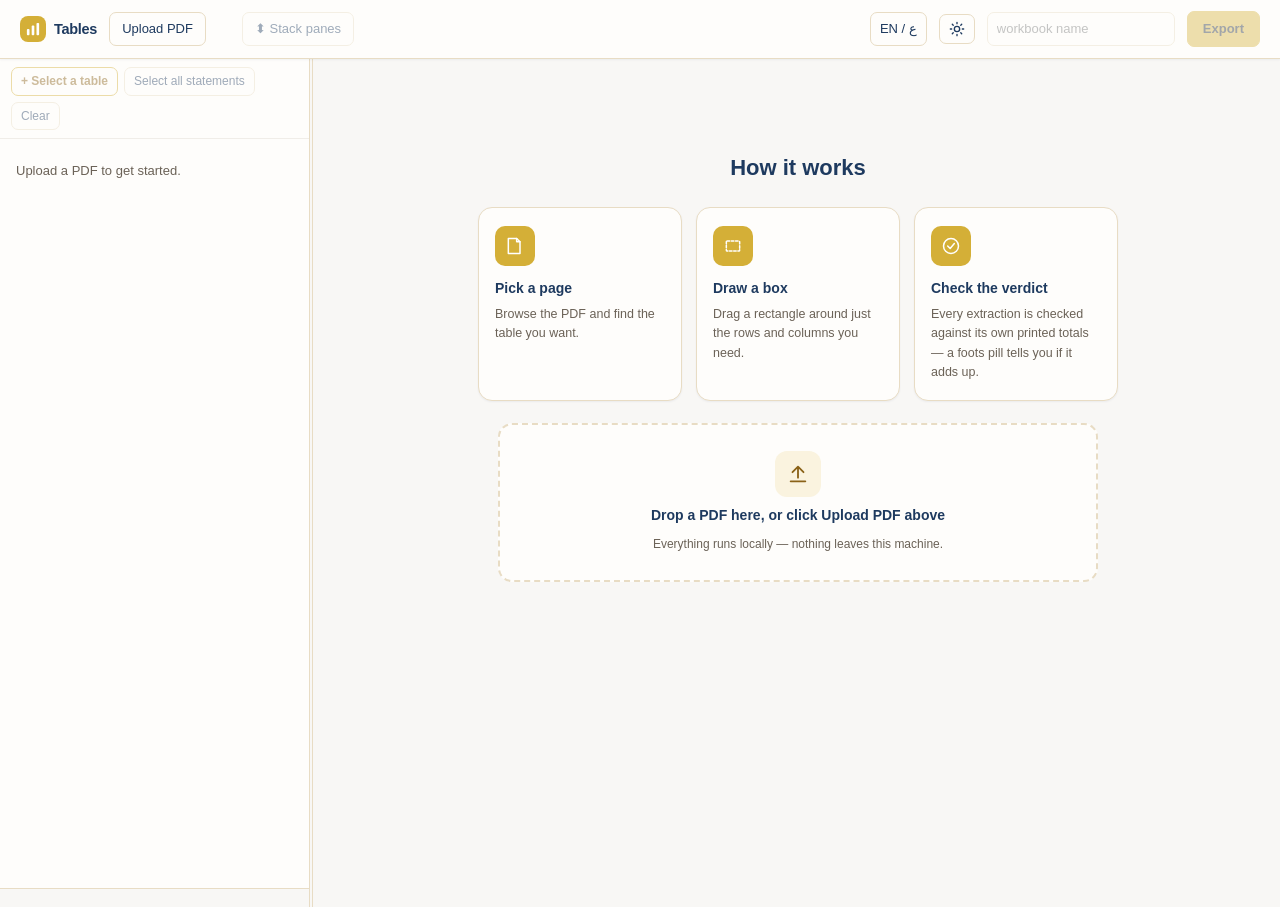
==== commit b7fa328f: "Fix a self-introduced regression, add real accessibility/type/property testing, refactor serve.py's " ====
--- a/webui.html
+++ b/webui.html
@@ -7,345 +7,12 @@
 <link rel="preconnect" href="https://fonts.googleapis.com">
 <link rel="preconnect" href="https://fonts.gstatic.com" crossorigin>
 <link href="https://fonts.googleapis.com/css2?family=Cairo:wght@400;500;600;700&display=swap" rel="stylesheet">
-<style>
-  :root{
-    /* cream / navy / gold, matching the CPI Automation Platform's palette */
-    --bg:#fefdfb; --bg-soft:#f8f7f5; --fg:#1e3a5f; --muted:#6b6257; --line:#e8dcc4; --line2:#f0ede8;
-    --accent:#d4af37; --accent-hover:#c99d32; --accent-weak:#faf3df; --accent-weak-hover:#f3e3b0;
-    --navy:#1e3a5f; --navy-weak:#eef2f7;
-    --ok:#4a8c2a; --ok-bg:#f0f7ea; --warn:#b45309; --warn-bg:#fffbeb;
-    --bad:#b91c1c; --bad-bg:#fef2f2; --none:#9ca3af; --none-bg:#f3f4f6; --radius:9px;
-    --dirty-bg:#fef9c3; --pagebox-bg:#eef0f2;
-    --ok-border:#bbf7d0; --warn-border:#fde68a; --bad-border:#fecaca; --line-hover:#d8dbe0;
-    --shadow-sm:0 1px 2px rgba(30,58,95,.06);
-    --shadow-md:0 2px 10px rgba(30,58,95,.08),0 1px 2px rgba(30,58,95,.05);
-    --shadow-lg:0 8px 28px rgba(30,58,95,.13),0 2px 6px rgba(30,58,95,.06);
-  }
-  :root[data-theme="dark"]{
-    --bg:#1a2332; --bg-soft:#111827; --fg:#f0ede8; --muted:#9ca8b8; --line:#2d3a4d; --line2:#243247;
-    --accent:#f4b740; --accent-hover:#d4af37; --accent-weak:#3a3222; --accent-weak-hover:#4a4030;
-    --navy:#f0ede8; --navy-weak:#243247;
-    --ok:#6bb845; --ok-bg:#1e2e18; --warn:#f1c40f; --warn-bg:#3a3018;
-    --bad:#ef5350; --bad-bg:#3a1f1f; --none:#6b7280; --none-bg:#2d3a4d;
-    --dirty-bg:#3a3018; --pagebox-bg:#0d1420;
-    --ok-border:#3a6b2a; --warn-border:#8a6d1f; --bad-border:#7a2e2e; --line-hover:#3a4a5f;
-    --shadow-sm:0 1px 2px rgba(0,0,0,.3);
-    --shadow-md:0 2px 10px rgba(0,0,0,.35),0 1px 2px rgba(0,0,0,.2);
-    --shadow-lg:0 8px 28px rgba(0,0,0,.45),0 2px 6px rgba(0,0,0,.25);
-  }
-  @media (prefers-color-scheme: dark){
-    :root:not([data-theme="light"]){
-      --bg:#1a2332; --bg-soft:#111827; --fg:#f0ede8; --muted:#9ca8b8; --line:#2d3a4d; --line2:#243247;
-      --accent:#f4b740; --accent-hover:#d4af37; --accent-weak:#3a3222;
-      --navy:#f0ede8; --navy-weak:#243247;
-      --ok:#6bb845; --ok-bg:#1e2e18; --warn:#f1c40f; --warn-bg:#3a3018;
-      --bad:#ef5350; --bad-bg:#3a1f1f; --none:#6b7280; --none-bg:#2d3a4d;
-      --dirty-bg:#3a3018; --pagebox-bg:#0d1420;
-      --ok-border:#3a6b2a; --warn-border:#8a6d1f; --bad-border:#7a2e2e; --line-hover:#3a4a5f;
-      --shadow-sm:0 1px 2px rgba(0,0,0,.3);
-      --shadow-md:0 2px 10px rgba(0,0,0,.35),0 1px 2px rgba(0,0,0,.2);
-      --shadow-lg:0 8px 28px rgba(0,0,0,.45),0 2px 6px rgba(0,0,0,.25);
-    }
-  }
-  *{box-sizing:border-box}
-  html,body{height:100%}
-  body{margin:0;background:var(--bg-soft);color:var(--fg);
-    font:13px/1.55 -apple-system,"Segoe UI",Roboto,Helvetica,Arial,sans-serif;
-    -webkit-font-smoothing:antialiased}
-  body.lang-ar{font-family:"Cairo","Segoe UI",Roboto,Helvetica,Arial,sans-serif}
-  button,input,select{font:inherit;color:inherit}
-  button{cursor:pointer}
-  ::selection{background:var(--accent-weak)}
-
-  /* RTL: mirror the top-level chrome (header, sidebar side, text direction).
-     The picker/canvas/table-grid interior stays LTR-laid-out on purpose --
-     numeric grids, pixel-space box-drawing and financial-statement column
-     order don't meaningfully "flip" and forcing them to would misalign the
-     coordinate math the box-select tool depends on. */
-  html[dir="rtl"] aside{border-right:none;border-left:1px solid var(--line)}
-  html[dir="rtl"] .row{border-left:none;border-right:3px solid transparent}
-  html[dir="rtl"] .row.active{border-right-color:var(--accent)}
-  html[dir="rtl"] .rowctl{direction:ltr}
-
-  header{display:flex;align-items:center;gap:12px;padding:11px 20px;flex-wrap:wrap;
-    border-bottom:1px solid var(--line);position:sticky;top:0;background:var(--bg);
-    z-index:8;box-shadow:var(--shadow-sm)}
-  header .brand{font-weight:700;letter-spacing:-.02em;display:flex;align-items:center;gap:8px;
-    font-size:14.5px;color:var(--fg)}
-  header .brand svg{flex:none}
-  .logo-mark{display:inline-flex;align-items:center;justify-content:center;width:26px;height:26px;
-    border-radius:8px;background:var(--accent);flex:none}
-  .theme-toggle,.lang-toggle{padding:6px 9px;border:1px solid var(--line);border-radius:7px;
-    background:var(--bg);display:inline-flex;align-items:center;justify-content:center;
-    transition:background .12s,border-color .12s}
-  .theme-toggle:hover,.lang-toggle:hover{background:var(--line2)}
-  header .count{color:var(--muted)}
-  header select,header input.txt{padding:6px 9px;border:1px solid var(--line);
-    border-radius:7px;background:var(--bg);max-width:min(38vw,340px);transition:border-color .12s}
-  header select:focus,header input.txt:focus{outline:none;border-color:var(--accent)}
-  header input.txt.small{width:112px}
-  header .spacer{flex:1}
-  .btn{padding:6px 12px;border:1px solid var(--line);border-radius:7px;background:var(--bg);
-    font-weight:500;transition:background .12s,border-color .12s,box-shadow .12s}
-  .btn:hover{background:var(--line2);border-color:var(--line-hover)}
-  .btn:active{background:var(--line2);box-shadow:inset 0 1px 2px rgba(16,24,40,.08)}
-  .btn:disabled{opacity:.42;cursor:not-allowed;background:var(--bg)}
-  .btn:disabled:hover{background:var(--bg);border-color:var(--line)}
-  .btn-primary{padding:7px 15px;border:1px solid var(--accent);border-radius:7px;
-    background:var(--accent);color:#fff;font-weight:600;box-shadow:var(--shadow-sm);
-    transition:background .12s,box-shadow .12s,transform .12s}
-  .btn-primary:hover{background:var(--accent-hover);box-shadow:var(--shadow-md)}
-  .btn-primary:active{transform:translateY(1px)}
-  .btn-primary:disabled{opacity:.4;cursor:not-allowed;box-shadow:none}
-  .btn-accent{border-color:var(--accent);color:var(--accent);background:var(--accent-weak);
-    font-weight:600}
-  .btn-accent:hover{background:var(--accent-weak-hover)}
-  .upload-btn{position:relative;overflow:hidden;display:inline-flex;align-items:center}
-  .upload-btn input[type=file]{position:absolute;inset:0;opacity:0;cursor:pointer;width:100%}
-  input:disabled,select:disabled{opacity:.42;cursor:not-allowed;background:var(--bg-soft)}
-
-  main{display:flex;height:calc(100vh - 52px);background:var(--bg-soft)}
-  aside{flex:0 0 auto;width:310px;min-width:200px;max-width:70vw;background:var(--bg);
-    border-right:1px solid var(--line);overflow:hidden;display:flex;flex-direction:column}
-  aside .scroll{overflow-y:auto;flex:1;padding-bottom:20px}
-  .splitter{flex:0 0 6px;cursor:col-resize;background:transparent;position:relative}
-  .splitter:hover,.splitter.active{background:var(--accent-weak)}
-  .splitter::after{content:"";position:absolute;left:2px;top:0;bottom:0;width:1px;background:var(--line)}
-  section.preview{flex:1 1 auto;min-width:0;overflow-y:auto;padding:20px 24px 70px}
-  @media (max-width:880px){
-    main{display:block;height:auto}
-    aside{width:auto !important;border-right:none;border-bottom:1px solid var(--line);max-height:44vh}
-    .splitter{display:none}
-    section.preview{height:auto}
-  }
-
-  .barbtns{display:flex;gap:6px;padding:8px 11px;border-bottom:1px solid var(--line2);flex-wrap:wrap}
-  .barbtns .btn{font-size:12px;padding:4px 9px}
-  .grouphd{padding:14px 15px 5px;font-size:11px;font-weight:600;letter-spacing:.06em;
-    text-transform:uppercase;color:var(--muted)}
-  .row{display:flex;gap:9px;align-items:flex-start;padding:9px 13px;border-left:3px solid transparent;
-    cursor:pointer;transition:background .12s,border-color .12s}
-  .row:hover{background:var(--line2)}
-  .row.active{background:var(--accent-weak);border-left-color:var(--accent)}
-  .row input[type=checkbox]{margin-top:2px;accent-color:var(--accent);width:15px;height:15px}
-  .row .body{flex:1;min-width:0}
-  .row .name{font-weight:600;white-space:nowrap;overflow:hidden;text-overflow:ellipsis}
-  .row .name .tag{color:var(--accent);font-weight:600;font-size:11px;margin-left:5px}
-  .row .sub{color:var(--muted);font-size:12px;margin-top:1px}
-  .row .meta{display:flex;align-items:center;gap:7px;margin-top:6px;flex-wrap:wrap}
-  .pill{font-size:10.5px;font-weight:700;padding:2px 8px;border-radius:999px;
-    display:inline-flex;align-items:center;gap:4px;white-space:nowrap;letter-spacing:.01em}
-  .pill.ok{color:var(--ok);background:var(--ok-bg)}
-  .pill.warn{color:var(--warn);background:var(--warn-bg)}
-  .pill.bad{color:var(--bad);background:var(--bad-bg)}
-  .pill.none{color:var(--none);background:var(--none-bg)}
-  .hbar{flex:1;height:3px;border-radius:2px;background:var(--line);overflow:hidden;max-width:70px}
-  .hbar>i{display:block;height:100%}
-
-  .tray{border-top:1px solid var(--line);background:var(--bg-soft);padding:8px 11px 10px;max-height:30vh;overflow:auto}
-  .tray h4{margin:0 0 6px;font-size:11px;letter-spacing:.05em;text-transform:uppercase;color:var(--muted)}
-  .tray .item{display:flex;align-items:center;gap:6px;padding:3px 0;font-size:12px}
-  .tray .item .nm{flex:1;white-space:nowrap;overflow:hidden;text-overflow:ellipsis}
-  .tray .item .nm.risky{color:var(--bad)}
-  .tray .item button{border:1px solid var(--line);background:var(--bg);border-radius:5px;
-    width:20px;height:20px;line-height:1;padding:0;color:var(--muted)}
-  .tray .empty{color:var(--muted);font-size:12px}
-
-  .msg{padding:22px 16px;color:var(--muted)}
-  .spin{display:inline-block;width:13px;height:13px;border:2px solid var(--line);
-    border-top-color:var(--accent);border-radius:50%;animation:sp .8s linear infinite;
-    vertical-align:-2px;margin-right:8px}
-  @keyframes sp{to{transform:rotate(360deg)}}
-  .warnbox{margin:11px 13px;padding:9px 11px;border:1px solid var(--warn-border);background:var(--warn-bg);
-    color:var(--warn);border-radius:7px;font-size:12px}
-
-  .empty{color:var(--muted);text-align:center;font-size:13.5px}
-
-  /* landing-page onboarding, styled after the CPI Automation Platform's
-     "How it works" step cards */
-  .onboarding{max-width:680px;margin:8vh auto 0;padding:0 20px}
-  .onb-title{text-align:center;color:var(--navy);font-size:22px;margin:0 0 22px}
-  .onb-steps{display:grid;grid-template-columns:repeat(auto-fit,minmax(180px,1fr));gap:14px}
-  .onb-step{background:var(--bg);border:1px solid var(--line);border-radius:14px;
-    padding:18px 16px;box-shadow:var(--shadow-sm)}
-  .onb-icon{width:40px;height:40px;border-radius:10px;background:var(--accent);
-    display:flex;align-items:center;justify-content:center;margin-bottom:12px}
-  .onb-h{font-weight:700;color:var(--navy);margin-bottom:5px;font-size:14px}
-  .onb-b{color:var(--muted);font-size:12.5px;line-height:1.55}
-
-  .dropzone{max-width:680px;margin:22px auto 0;padding:0 20px}
-  .dz-box{border:2px dashed var(--line);border-radius:14px;background:var(--bg);
-    padding:26px;text-align:center;display:flex;flex-direction:column;align-items:center;gap:8px;
-    transition:border-color .12s,background .12s}
-  .dz-box.dragover{border-color:var(--accent);background:var(--accent-weak)}
-  .dz-icon{width:46px;height:46px;border-radius:12px;background:var(--accent-weak);
-    display:flex;align-items:center;justify-content:center;color:var(--accent);flex:none}
-  .dz-h{font-weight:700;color:var(--navy);font-size:14px}
-  .dz-b{color:var(--muted);font-size:12px}
-  .pv-head{display:flex;align-items:baseline;gap:10px;flex-wrap:wrap;margin-bottom:3px}
-  .pv-head h2{font-size:16px;margin:0;letter-spacing:-.01em}
-  .pv-head .where{color:var(--muted)}
-  .pv-lines{color:var(--muted);font-size:12px;margin:3px 0 12px;
-    font-family:ui-monospace,SFMono-Regular,Menlo,Consolas,monospace;white-space:pre-wrap}
-  .pv-note{margin:0 0 10px;padding:8px 11px;border-radius:7px;font-size:12px;
-    background:var(--warn-bg);border:1px solid var(--warn-border);color:var(--warn)}
-  .pv-consist{margin:0 0 10px;padding:8px 11px;border-radius:7px;font-size:12px}
-  .pv-consist.ok{background:var(--ok-bg);border:1px solid var(--ok-border);color:var(--ok)}
-  .pv-consist.bad{background:var(--bad-bg);border:1px solid var(--bad-border);color:var(--bad)}
-
-  .toolbar{display:flex;gap:8px;align-items:center;margin-bottom:11px;flex-wrap:wrap}
-  .toolbar input.sheet{padding:4px 8px;border:1px solid var(--line);border-radius:6px;width:190px}
-  .toolbar .hint{color:var(--muted);font-size:12px}
-
-  /* the PERSISTENT split: picker (left/top) + whatever table you're
-     currently looking at (right/bottom) -- both always present once a file
-     is loaded, arranged by the header's side-by-side/stacked toggle. This
-     is deliberately the ONLY split in the UI now (an earlier version had a
-     second, nested toggle for the original-PDF-vs-extracted-table cards
-     inside the detail pane too -- three-way splits got cramped and the
-     nested toggle confusingly only ever affected ONE of the two views, so
-     it's gone; that inner pair is always stacked now). */
-  .split-region{display:grid;gap:16px;grid-template-columns:1fr;align-items:start}
-  .split-region.side-by-side{grid-template-columns:1fr 1fr}
-  .split-pane{min-width:0;min-height:0}
-  .panes{display:grid;gap:16px}
-  .split-region.side-by-side .pagebox{height:min(50vh,560px)}
-  .split-region.side-by-side .tablebox{height:min(50vh,560px)}
-  /* the old cutoff here was 1100px -- that's WIDER than the sidebar (310px)
-     plus a common 1280/1366px laptop screen, so side-by-side silently did
-     nothing on completely normal window sizes. Only force stacked when the
-     window is genuinely too narrow to split in half at all (matches the
-     point where the sidebar itself collapses, at which point section.preview
-     takes the FULL window width anyway, not window-minus-sidebar). */
-  @media (max-width:620px){
-    .split-region.side-by-side{grid-template-columns:1fr}
-  }
-  .card{border:1px solid var(--line);border-radius:var(--radius);overflow:hidden;
-    background:var(--bg);box-shadow:var(--shadow-sm)}
-  .card>.cap{display:flex;align-items:center;gap:10px;padding:8px 13px;
-    border-bottom:1px solid var(--line2);font-size:12px;font-weight:600;color:var(--muted);
-    background:var(--bg-soft)}
-  .card>.cap .spacer{flex:1}
-  .card .mini{border:1px solid var(--line);background:var(--bg);border-radius:6px;padding:3px 9px;
-    color:var(--fg);font-size:12px;font-weight:500;transition:background .12s}
-  .card .mini:hover{background:var(--line2)}
-  .pagebox{height:42vh;min-height:160px;max-height:90vh;overflow:auto;background:var(--pagebox-bg);
-    text-align:center;resize:vertical}
-  .pagebox img{display:block;margin:0 auto;max-width:100%}
-  .pagebox.actual img{max-width:none}
-  /* picker's own "Actual size" toggle -- overrides the fit-to-width default
-     (max-width:100%;height:auto) on BOTH the image and the box-draw canvas,
-     so fine print is readable/selectable at full native resolution when you
-     need it, with horizontal+vertical scroll instead of a forced shrink.
-     wireCanvas()'s coordinate conversion adapts automatically either way,
-     since it always measures the canvas's actual displayed vs buffer size. */
-  .pagebox.actual .picker-stage img,.pagebox.actual .picker-stage canvas{
-    max-width:none;height:auto}
-
-  /* the picker page fits the pane's width, scaled down WITHOUT distorting
-     aspect ratio -- height:auto on BOTH the img and the canvas (each has its
-     own intrinsic width/height, from the natural image size and from the
-     canvas's width/height attributes) lets the browser compute a matching
-     height for both from the same width constraint, so they stay pixel-
-     aligned with each other. The box-draw math in wireCanvas() converts
-     pointer coordinates (reported in this DISPLAYED size) back to the
-     canvas's own drawing-buffer resolution (the PDF's native render size)
-     before using them for anything -- see toBufferSpace(). */
-  .picker-stage{position:relative;display:inline-block;max-width:100%}
-  .picker-stage img{display:block;max-width:100%;height:auto}
-  .picker-stage canvas{position:absolute;left:0;top:0;max-width:100%;height:auto;
-    cursor:crosshair;touch-action:none}
-  .pv-head input.pgnum{width:48px;padding:3px 5px;border:1px solid var(--line);border-radius:5px;
-    text-align:center}
-
-  .extract-toast{display:flex;align-items:center;gap:10px;margin-bottom:11px;padding:8px 11px;
-    border-radius:7px;font-size:12.5px;background:var(--ok-bg);border:1px solid var(--ok-border);color:var(--ok)}
-  .extract-toast b{color:var(--fg)}
-  .extract-toast .btn{padding:3px 9px;font-size:11.5px;color:var(--fg)}
-  .extract-toast .spacer{flex:1}
-  .extract-toast .close{border:none;background:none;color:inherit;cursor:pointer;font-size:15px;
-    line-height:1;padding:0 2px;opacity:.6}
-  .extract-toast .close:hover{opacity:1}
-  .extract-toast.toast-error{background:var(--bad-bg);border-color:var(--bad-border);color:var(--bad)}
-
-  .global-toasts{position:fixed;top:14px;right:16px;z-index:60;display:flex;
-    flex-direction:column;gap:8px;width:min(360px,90vw);pointer-events:none}
-  .global-toasts .extract-toast{margin-bottom:0;box-shadow:var(--shadow-lg);
-    pointer-events:auto;background:var(--bg)}
-  .global-toasts .toast-error{background:var(--bad-bg)}
-
-  .modal-backdrop{position:fixed;inset:0;background:rgba(20,20,30,.35);
-    display:flex;align-items:center;justify-content:center;z-index:70}
-  .modal-box{background:var(--bg);border-radius:12px;box-shadow:var(--shadow-lg);
-    width:min(380px,88vw);padding:18px 20px}
-  .modal-title{font-weight:700;font-size:14.5px;margin-bottom:8px}
-  .modal-body{color:var(--muted);font-size:12.5px;line-height:1.6;margin-bottom:16px;
-    white-space:pre-wrap}
-  .modal-actions{display:flex;justify-content:flex-end;gap:8px}
-  .btn-danger{background:var(--bad);border-color:var(--bad)}
-  .btn-danger:hover{background:#a31313}
-
-  .row-del{flex:none;align-self:center;border:none;background:none;color:var(--muted);
-    cursor:pointer;font-size:15px;line-height:1;padding:2px 6px;border-radius:5px;
-    opacity:0;transition:opacity .1s,background .12s,color .12s}
-  .row:hover .row-del{opacity:1}
-  .row-del:hover{background:var(--bad-bg);color:var(--bad)}
-
-  .quickfind{display:flex;gap:6px;flex-wrap:wrap;margin-bottom:12px}
-  .quickfind .chip{padding:4px 10px;border:1px solid var(--line);border-radius:999px;
-    font-size:11.5px;font-weight:500;background:var(--bg);cursor:pointer;transition:background .12s}
-  .quickfind .chip:hover{background:var(--accent-weak);border-color:var(--accent)}
-
-  .search-box{display:flex;gap:6px;align-items:center;margin:2px 0 10px}
-  .search-box input{flex:1;padding:5px 8px;border:1px solid var(--line);border-radius:6px}
-  .search-hits{max-height:220px;overflow:auto;border:1px solid var(--line);border-radius:7px;margin-bottom:10px}
-  .search-hits .hit{display:flex;gap:8px;align-items:baseline;padding:6px 10px;cursor:pointer;
-    border-bottom:1px solid var(--line2);font-size:12px}
-  .search-hits .hit:last-child{border-bottom:none}
-  .search-hits .hit:hover{background:var(--line2)}
-  .search-hits .hit .pg{font-weight:600;color:var(--accent);white-space:nowrap}
-  .search-hits .hit .snip{color:var(--muted);overflow:hidden;text-overflow:ellipsis;white-space:nowrap}
-  .search-hits .hit .cnt{color:var(--muted);white-space:nowrap}
-  .search-hits mark{background:#fde68a;color:inherit;border-radius:2px;padding:0 1px}
-
-  .tablebox{height:50vh;min-height:120px;max-height:90vh;overflow:auto;resize:vertical}
-  table.tbl{border-collapse:collapse;width:100%;font-size:12.5px}
-  table.tbl td,table.tbl th{padding:4px 10px;border-bottom:1px solid var(--line2);
-    text-align:left;vertical-align:top}
-  table.tbl td.rowctl{width:64px;padding:2px 4px;white-space:nowrap;opacity:0;transition:opacity .1s}
-  table.tbl tr:hover td.rowctl{opacity:1}
-  table.tbl td.rowctl button{border:1px solid var(--line);background:var(--bg);border-radius:4px;
-    width:18px;height:18px;line-height:1;padding:0;color:var(--muted);font-size:11px}
-  table.tbl td.num{text-align:right;font-variant-numeric:tabular-nums;white-space:nowrap}
-  table.tbl td.delta{color:var(--muted);text-align:right;font-variant-numeric:tabular-nums}
-  table.tbl tr.hdr td{background:var(--line2);font-weight:600}
-  table.tbl tr.total td{font-weight:600;border-top:1.5px solid var(--fg)}
-  table.tbl td.suspect{border-left:2px solid var(--warn);background:var(--warn-bg);cursor:help}
-  table.tbl td.figbad{border-left:2px solid var(--bad);background:var(--bad-bg);cursor:help}
-  table.tbl td[contenteditable]{outline:none}
-  table.tbl td[contenteditable]:focus{background:var(--accent-weak);box-shadow:inset 0 0 0 2px var(--accent)}
-  table.tbl td.dirty{background:var(--dirty-bg)}
-
-  /* compare panel */
-  #compare{margin-top:22px;border-top:1px solid var(--line);padding-top:16px}
-  #compare .cmp-head{display:flex;gap:8px;align-items:center;flex-wrap:wrap;margin-bottom:10px}
-  #compare select{padding:4px 8px;border:1px solid var(--line);border-radius:6px;background:var(--bg);color:inherit}
-  #compare .cmp-verdict{font-size:12px;color:var(--muted);margin-bottom:8px;display:flex;align-items:center;gap:6px;font-weight:600}
-  #compare .cmp-verdict.ok{color:var(--ok)}
-  #compare .cmp-verdict.warn{color:var(--warn)}
-  #compare table{border-collapse:collapse;width:100%;font-size:12px;background:var(--bg);
-    border:1px solid var(--line);border-radius:8px;overflow:hidden}
-  #compare thead th{background:var(--line2);font-weight:600}
-  #compare td,#compare th{padding:5px 9px;border-bottom:1px solid var(--line2);text-align:left}
-  #compare td.num{text-align:right;font-variant-numeric:tabular-nums}
-  #compare tr.restated td{background:var(--bad-bg)}
-  #compare .restated-tag{color:var(--bad);font-size:10.5px;font-weight:700;margin-left:5px}
-</style>
+<link rel="stylesheet" href="webui.css">
 </head>
 <body>
 <div id="globalToasts" class="global-toasts"></div>
 <header>
-  <span class="brand">
+  <h1 class="brand">
     <span class="logo-mark">
       <svg width="14" height="14" viewBox="0 0 16 16" fill="none">
         <rect x="1" y="8" width="3" height="7" rx="1" fill="#fff"/>
@@ -354,16 +21,16 @@
       </svg>
     </span>
     <span data-i18n="brand">Tables</span>
-  </span>
+  </h1>
   <label class="btn upload-btn" id="uploadBtn"><span data-i18n="upload">Upload PDF</span>
     <input type="file" id="uploadInput" accept="application/pdf">
   </label>
-  <select id="fileSel" hidden></select>
+  <select id="fileSel" hidden data-i18n-title="selectFileTitle" title="selected file"></select>
   <span class="count" id="count"></span>
   <span id="engineBadge"></span>
   <button class="btn" id="layoutBtn" data-i18n-title="layoutBtnTitle" title="switch between side-by-side and stacked panes (applies whenever you're viewing a table)" data-i18n="sideBySide">⬌ Side by side</button>
   <span class="spacer"></span>
-  <button class="lang-toggle" id="langToggle" title="Switch to Arabic / التبديل إلى العربية">EN / ع</button>
+  <button class="lang-toggle" id="langToggle" title="Switch to Arabic / التبديل إلى العربية" aria-label="Switch to Arabic / التبديل إلى العربية">EN / ع</button>
   <button class="theme-toggle" id="themeToggle" data-i18n-title="themeToggleTitle" title="Switch light/dark mode">
     <svg id="themeIcon" width="16" height="16" viewBox="0 0 24 24" fill="none" stroke="currentColor" stroke-width="2" stroke-linecap="round" stroke-linejoin="round"><circle cx="12" cy="12" r="4"/><path d="M12 2v2M12 20v2M4.93 4.93l1.41 1.41M17.66 17.66l1.41 1.41M2 12h2M20 12h2M6.34 17.66l-1.41 1.41M19.07 4.93l-1.41 1.41"/></svg>
   </button>
@@ -381,7 +48,7 @@
     <div class="scroll" id="list"><div class="msg" data-i18n="uploadPrompt">Upload a PDF to get started.</div></div>
     <div class="tray" id="tray"></div>
   </aside>
-  <div class="splitter" id="splitter" data-i18n-title="dragToResizeTitle" title="drag to resize"></div>
+  <div class="splitter" id="splitter" role="separator" aria-orientation="vertical" data-i18n-title="dragToResizeTitle" title="drag to resize"></div>
   <section class="preview" id="preview">
     <div class="onboarding" id="onboarding"></div>
   </section>
@@ -394,1240 +61,6 @@
   -->
 </main>
 
-<script>
-const $ = s => document.querySelector(s);
-// side-by-side is the DEFAULT for every table (not opt-in per table) --
-// only an explicit prior toggle (stored either way) overrides that default
-let _savedSideBySide = true;
-try{
-  const saved = localStorage.getItem("tk_side_by_side");
-  if (saved !== null) _savedSideBySide = saved === "1";
-}catch(e){}
-const state = {
-  files:[], file:null, tables:[], order:[], sel:new Set(),
-  active:null, zoom:false, edits:{}, reTimer:null, cmp:null,
-  page:1, pageCount:null, box:null, searchQ:"", searchHits:null, quickfind:null,
-  sideBySide:_savedSideBySide, pickerZoom:false,
-};
-// kind identifiers stay fixed regardless of language (they're matched
-// against the server's own `kind` field); only the DISPLAYED name -- via
-// kindName() below, which looks the current translation up through t() --
-// changes with the language toggle. KIND_NAME itself is only the
-// English fallback t() uses when a key is missing from the active dict.
-const KIND_I18N_KEY = {
-  "income statement":"kind_income",
-  "statement of financial position":"kind_balance",
-  "statement of cash flows":"kind_cashflow",
-  "statement of changes in equity":"kind_equity",
-  "note":"kind_note","table":"kind_table",
-};
-const KIND_NAME = {
-  "income statement":"Income statement",
-  "statement of financial position":"Balance sheet",
-  "statement of cash flows":"Cash flow statement",
-  "statement of changes in equity":"Statement of changes in equity",
-  "note":"Note","table":"Table",
-};
-function kindName(kind){ return t(KIND_I18N_KEY[kind]) || KIND_NAME[kind] || kind; }
-const REAL_STMT = new Set(Object.keys(KIND_I18N_KEY).filter(k=>k!=="note"&&k!=="table"));
-// Render resolution: base DPI-equivalent * the screen's actual pixel
-// density, so a retina/high-DPI display doesn't get a 1x-sharp image
-// stretched to look soft -- capped to match the server's own ceiling
-// (serve.py: 4.5). Box-draw math divides by this same constant, so it
-// stays correct regardless of what it resolves to.
-const DPR = Math.min(2, window.devicePixelRatio || 1);
-const PICKER_SCALE = Math.min(4.5, 2.2 * DPR);
-const PREVIEW_SCALE = Math.min(4.5, 2.2 * DPR);
-// `f` is the matching entry from the response's "fmt" side-channel (same
-// shape as "rows") -- {p: prefix, s: suffix} the source text carried (a
-// currency symbol, a '%') that the VALUE itself can't keep (it has to stay
-// a plain number for Δ / Δ% and every arithmetic check), so the display
-// text re-adds it without touching the underlying value at all.
-const fmt = (v, f) => (typeof v === "number")
-  ? (f ? (f.p||"") : "") + v.toLocaleString(undefined,{maximumFractionDigits:2}) + (f ? (f.s||"") : "")
-  : (v ?? "");
-const nameOf = tbl => REAL_STMT.has(tbl.kind)
-  ? kindName(tbl.kind) + (tbl.years && tbl.years[0] ? ` ${tbl.years[0]}` : "")
-  : (tbl.title||"").slice(0,46);
-
-function footPill(f, byCol){
-  // a per-column verdict is stricter than the summary flag: if ANY checkable
-  // column fails, say so, even when another column happens to reconcile
-  if (byCol && byCol.length){
-    const oks = byCol.map(c=>c.ok);
-    if (oks.some(o=>o===false) && oks.some(o=>o===true))
-      return `<span class="pill bad">✗ ${t('footsOneYearBad')}</span>`;
-    if (oks.every(o=>o===false)) return `<span class="pill bad">✗ ${t('footsNo')}</span>`;
-    if (oks.some(o=>o===true))   return `<span class="pill ok">✓ ${t('footsYes')}</span>`;
-  }
-  if (f === true)  return `<span class="pill ok">✓ ${t('footsYes')}</span>`;
-  if (f === false) return `<span class="pill bad">✗ ${t('footsNo')}</span>`;
-  return `<span class="pill none">– ${t('footsNoCheck')}</span>`;
-}
-function healthBar(h){
-  if (h == null) return "";
-  const pc = Math.round(h*100);
-  const col = h>=.9 ? "var(--ok)" : h>=.75 ? "#65a30d" : "var(--warn)";
-  return `<span class="hbar" title="${t('dataHealthTitle',{pc})}"><i style="width:${pc}%;background:${col}"></i></span>`;
-}
-async function jget(u){ const r = await fetch(u); const j = await r.json();
-  if (j && j.error) throw new Error(j.error); return j; }
-async function jpost(u,b){ const r = await fetch(u,{method:"POST",
-  headers:{"Content-Type":"application/json"},body:JSON.stringify(b)});
-  const j = await r.json();
-  if(!r.ok||j.error){ const err = new Error(j.error||r.statusText); err.body = j; throw err; }
-  return j; }
-
-// ------------------------------------------------------ modal / toasts ----
-// In-app replacements for native alert()/confirm() -- those are jarring,
-// look nothing like the rest of the UI, and (confirm) block the whole page.
-function showModal({title, body, okText="Remove", danger=true}){
-  return new Promise(resolve=>{
-    const host = document.createElement("div");
-    host.className = "modal-backdrop";
-    host.innerHTML = `
-      <div class="modal-box">
-        <div class="modal-title">${title}</div>
-        <div class="modal-body">${body}</div>
-        <div class="modal-actions">
-          <button class="btn" data-a="cancel">${t('cancelBtn')}</button>
-          <button class="btn-primary ${danger?"btn-danger":""}" data-a="ok">${okText}</button>
-        </div>
-      </div>`;
-    document.body.appendChild(host);
-    const done = v => { host.remove(); document.removeEventListener("keydown", onKey); resolve(v); };
-    host.querySelector('[data-a="cancel"]').onclick = () => done(false);
-    host.querySelector('[data-a="ok"]').onclick = () => done(true);
-    host.addEventListener("mousedown", e => { if (e.target === host) done(false); });
-    const onKey = e => { if (e.key === "Escape") done(false); };
-    document.addEventListener("keydown", onKey);
-    host.querySelector('[data-a="ok"]').focus();
-  });
-}
-function confirmDialog(msg, okText){
-  return showModal({title:t('areYouSure'), body:msg, okText:okText||t('removeBtn')});
-}
-function showErrorToast(msg){
-  const host = $("#globalToasts");
-  const el = document.createElement("div");
-  el.className = "extract-toast toast-error";
-  el.innerHTML = `⚠<span class="spacer"></span><button class="close" data-act="dismiss">×</button>`;
-  el.insertBefore(document.createTextNode(msg), el.querySelector(".spacer"));
-  host.prepend(el);
-  el.querySelector('[data-act="dismiss"]').onclick = () => el.remove();
-  setTimeout(()=>{ if (el.isConnected) el.remove(); }, 9000);
-}
-// the OCR failsafe: only ever offered (never run automatically) when a box
-// came back with literally no text at all -- see doExtractRegion's catch.
-function showOcrOfferToast(bbox){
-  const host = $("#globalToasts");
-  const el = document.createElement("div");
-  el.className = "extract-toast toast-error";
-  el.innerHTML = `${t('noTextInBox')}
-    <span class="spacer"></span>
-    <button class="btn btn-accent" data-act="ocr">${t('ocrThisRegion')}</button>
-    <button class="close" data-act="dismiss">×</button>`;
-  host.prepend(el);
-  el.querySelector('[data-act="dismiss"]').onclick = () => el.remove();
-  el.querySelector('[data-act="ocr"]').onclick = () => { el.remove(); doExtractRegionOcr(bbox); };
-  setTimeout(()=>{ if (el.isConnected) el.remove(); }, 15000);
-}
-
-// -------------------------------------------------------------- theme -----
-function _applyTheme(mode){
-  document.documentElement.dataset.theme = mode;
-  const icon = $("#themeIcon");
-  if (icon) icon.innerHTML = mode === "dark"
-    ? '<path d="M21 12.79A9 9 0 1 1 11.21 3 7 7 0 0 0 21 12.79z"/>'
-    : '<circle cx="12" cy="12" r="4"/><path d="M12 2v2M12 20v2M4.93 4.93l1.41 1.41M17.66 17.66l1.41 1.41M2 12h2M20 12h2M6.34 17.66l-1.41 1.41M19.07 4.93l-1.41 1.41"/>';
-}
-(function initTheme(){
-  let saved = null;
-  try{ saved = localStorage.getItem("tk_theme"); }catch(e){}
-  const mode = saved || (window.matchMedia && window.matchMedia("(prefers-color-scheme: dark)").matches ? "dark" : "light");
-  _applyTheme(mode);
-})();
-document.addEventListener("DOMContentLoaded", ()=>{
-  const btn = $("#themeToggle");
-  if (btn) btn.onclick = ()=>{
-    const next = document.documentElement.dataset.theme === "dark" ? "light" : "dark";
-    _applyTheme(next);
-    try{ localStorage.setItem("tk_theme", next); }catch(e){}
-  };
-});
-
-// --------------------------------------------------------------- i18n -----
-// Static UI chrome -- every button, label, tooltip and message this file
-// itself renders. NOT translated: the extracted TABLE CONTENT (it reflects
-// whatever language the source PDF was written in, not app UI), and
-// messages the SERVER generates dynamically (a table's `notes`, the
-// cross-year consistency verdict, the compare panel's verdict text) --
-// those come back as already-formatted English sentences from
-// extract_all_tables.py, and localizing them would mean teaching the
-// Python analysis engine to emit i18n keys instead of prose, a separate,
-// much larger change than this pass.
-const I18N = {
-  en: {
-    brand: "Tables", pageTitle: "Table preview", export: "Export", upload: "Upload PDF", uploading: "Uploading…",
-    fileName_ph: "workbook name",
-    sideBySide: "⬌ Side by side", stackPanes: "⬍ Stack panes",
-    layoutBtnTitle: "switch between side-by-side and stacked panes (applies whenever you're viewing a table)",
-    themeToggleTitle: "Switch light/dark mode",
-    outputFileTitle: "output file name",
-    howItWorks: "How it works",
-    step1_h: "Pick a page", step1_b: "Browse the PDF and find the table you want.",
-    step2_h: "Draw a box", step2_b: "Drag a rectangle around just the rows and columns you need.",
-    step3_h: "Check the verdict", step3_b: "Every extraction is checked against its own printed totals — a foots pill tells you if it adds up.",
-    dzTitle: "Drop a PDF here, or click Upload PDF above",
-    dzBody: "Everything runs locally — nothing leaves this machine.",
-    emptyStart: "Upload a PDF (top left) to browse its pages and draw a box around the table you want.",
-
-    selectTable: "+ Select a table", selectTableTitle: "go back to the page picker to draw another box",
-    selectAllStatements: "Select all statements", clearBtn: "Clear",
-    uploadPrompt: "Upload a PDF to get started.",
-    noTablesYet: "no tables yet", nTables: "{n} tables",
-    noTablesYetHint: "No tables yet — draw a box on the right to extract one.",
-    detailEmpty: "Extract a table (drag a box, then click Extract) or pick one from the list on the left to preview it here.",
-    borderlessFull: "Borderless tables: full support",
-    borderlessFullTitle: "Full support: works on borderless / hand-drawn-box tables, not just ruled ones",
-    borderlessLimited: "Borderless tables: limited",
-    borderlessLimitedTitle: "pip install img2table opencv-python-headless pandas -- until then, only tables with visible ruling lines extract reliably",
-
-    groupManual: "Manual selections", groupStatements: "Financial statements",
-    groupNotes: "Notes", groupOther: "Other tables",
-    editedTag: "edited",
-    ocrPill: "OCR", ocrPillTitle: "read by OCR, not the PDF's own text -- double-check the figures",
-    suspectPillTitle: "{n} row(s) look wrong",
-    consistencyPillTitle: "prior-year column disagrees with {vs}",
-    nothingToShow: "Nothing to show.",
-    removeTableTitle: "remove this extracted table",
-    confirmRemoveTable: "Remove this extracted table? This can't be undone.",
-    removeBtn: "Remove", cancelBtn: "Cancel", areYouSure: "Are you sure?",
-    removeFailed: "Couldn't remove that table: {msg}",
-
-    exportOrder: "Export order", exportOrderN: "Export order — {n}",
-    tickToAdd: "tick tables to add them",
-    exportBtnN: "Export {n} →",
-
-    selectATableH2: "Select a table", pageWord: "page", ofTotal: "of {total}",
-    prevBtn: "‹ Prev", nextBtn: "Next ›",
-    searchPh: "Search this PDF's text… (press Enter)", searchBtn: "Search",
-    dragBoxHint: "Drag a box around the table you want (rows and columns only), then click Extract. You can extract more than one table from the same page.",
-    pageCap: "Page {page}", fitWidth: "Fit width", actualSize: "Actual size",
-    extractBtn: "Extract this region →", extracting: "Extracting…", runningOcr: "Running OCR…",
-    locatingStatements: "locating the financial statements…", jumpTo: "Jump to:",
-    typeAtLeast2: "type at least 2 characters", searching: "searching…",
-    searchFailed: "search failed: {msg}", noMatches: "no matches",
-    dragToResizeTitle: "drag to resize",
-
-    extractionFailed: "Extraction failed: {msg}", ocrFailed: "OCR failed: {msg}",
-    noTextInBox: "⚠ No text in that box (looks like a scan).",
-    ocrThisRegion: "OCR this region →", dismissTitle: "dismiss",
-    extractedPrefix: "✓ Extracted", viewBtn: "View →",
-
-    insertRowBelow: "insert row below", deleteRow: "delete row",
-    splitLabel: "split label at the middle", mergeUp: "merge into row above",
-    pageLabel: "page {page}", labelsFigures: "labels {l}% · figures {f}%",
-    ocrVerifyByEye: "OCR — verify by eye", editedRecomputed: "edited — verdict recomputed",
-    sheetNamePh: "sheet name (optional)", swapYears: "Swap year columns",
-    undoEdits: "Undo my edits",
-    editHint: "click a cell to fix it · hover a row for ＋ ✕ ⤶ ⭡ · exports use your version",
-    extractedTableRows: "Extracted table — {n} rows", amberRedReview: "amber/red = review",
-    priorYearVs: "prior-year ({year}) column vs <b>{vs}</b>:", agree: "agree ✓",
-    differBase: "{mismatch} of {checked} differ —", differsWord: "differs",
-
-    footsYes: "foots", footsNo: "no foot", footsOneYearBad: "one year doesn't foot",
-    footsNoCheck: "no check", dataHealthTitle: "data health {pc}%",
-    kind_income: "Income statement", kind_balance: "Balance sheet",
-    kind_cashflow: "Cash flow statement", kind_equity: "Statement of changes in equity",
-    kind_note: "Note", kind_table: "Table",
-
-    compareTitle: "Compare", compareVs: "this table vs the same statement in",
-    compareBtn: "Compare →", scanningMatching: "scanning {file} & matching…",
-    noKindFoundIn: "no {kind} found in {file}", compareFailed: "compare failed: {msg}",
-
-    uploadFailed: "Upload failed: {msg}",
-    riskyExportWarn: "{risky} of the {total} selected table(s) have a warning (NO FOOT or low data-health):",
-    exportAnywayQ: "Export anyway?", exportAnyway: "Export anyway",
-    building: "Building…", exportFailed: "Export failed: {msg}",
-  },
-  ar: {
-    brand: "الجداول", pageTitle: "معاينة الجداول", export: "تصدير", upload: "رفع PDF", uploading: "جارٍ الرفع…",
-    fileName_ph: "اسم ملف العمل",
-    sideBySide: "⬌ جنبًا إلى جنب", stackPanes: "⬍ تكديس اللوحات",
-    layoutBtnTitle: "التبديل بين اللوحات جنبًا إلى جنب والمكدّسة (يسري متى ما كنت تعرض جدولًا)",
-    themeToggleTitle: "تبديل الوضع الفاتح/الداكن",
-    outputFileTitle: "اسم ملف الإخراج",
-    howItWorks: "كيف يعمل",
-    step1_h: "اختر صفحة", step1_b: "تصفح PDF واعثر على الجدول الذي تريده.",
-    step2_h: "ارسم مربعًا", step2_b: "اسحب مستطيلًا حول الصفوف والأعمدة التي تحتاجها فقط.",
-    step3_h: "تحقق من النتيجة", step3_b: "يتم فحص كل استخراج مقابل إجمالياته المطبوعة — شارة المطابقة تخبرك إن كانت الأرقام صحيحة.",
-    dzTitle: "أفلت ملف PDF هنا، أو اضغط \"تحميل PDF\" أعلاه",
-    dzBody: "كل شيء يعمل محليًا — لا تغادر أي بيانات هذا الجهاز.",
-    emptyStart: "ارفع ملف PDF (أعلى اليسار) لتصفح صفحاته ورسم مربع حول الجدول الذي تريده.",
-
-    selectTable: "+ اختر جدولًا", selectTableTitle: "العودة إلى متصفح الصفحات لرسم مربع آخر",
-    selectAllStatements: "اختر كل القوائم", clearBtn: "مسح",
-    uploadPrompt: "ارفع ملف PDF للبدء.",
-    noTablesYet: "لا توجد جداول بعد", nTables: "{n} جدول",
-    noTablesYetHint: "لا توجد جداول بعد — ارسم مربعًا على اليمين لاستخراج واحد.",
-    detailEmpty: "استخرج جدولًا (ارسم مربعًا ثم اضغط استخراج) أو اختر واحدًا من القائمة على اليسار لمعاينته هنا.",
-    borderlessFull: "الجداول غير المحددة بحدود: دعم كامل",
-    borderlessFullTitle: "دعم كامل: يعمل مع الجداول غير المحددة بحدود / المربعات المرسومة يدويًا، وليس فقط ذات الخطوط",
-    borderlessLimited: "الجداول غير المحددة بحدود: دعم محدود",
-    borderlessLimitedTitle: "ثبّت pip install img2table opencv-python-headless pandas -- إلى أن يتم ذلك، يمكن استخراج الجداول ذات الخطوط المرئية فقط بشكل موثوق",
-
-    groupManual: "التحديدات اليدوية", groupStatements: "القوائم المالية",
-    groupNotes: "الإيضاحات", groupOther: "جداول أخرى",
-    editedTag: "معدَّل",
-    ocrPill: "OCR", ocrPillTitle: "تمت قراءته بالتعرف الضوئي وليس من نص PDF الأصلي -- تحقق من الأرقام",
-    suspectPillTitle: "{n} صفًا يبدو غير صحيح",
-    consistencyPillTitle: "عمود السنة السابقة لا يطابق {vs}",
-    nothingToShow: "لا يوجد ما يُعرض.",
-    removeTableTitle: "إزالة هذا الجدول المستخرج",
-    confirmRemoveTable: "إزالة هذا الجدول المستخرج؟ لا يمكن التراجع عن هذا.",
-    removeBtn: "إزالة", cancelBtn: "إلغاء", areYouSure: "هل أنت متأكد؟",
-    removeFailed: "تعذّرت إزالة الجدول: {msg}",
-
-    exportOrder: "ترتيب التصدير", exportOrderN: "ترتيب التصدير — {n}",
-    tickToAdd: "حدد الجداول لإضافتها",
-    exportBtnN: "تصدير {n} →",
-
-    selectATableH2: "اختر جدولًا", pageWord: "صفحة", ofTotal: "من {total}",
-    prevBtn: "‹ السابق", nextBtn: "التالي ›",
-    searchPh: "ابحث في نص PDF… (اضغط Enter)", searchBtn: "بحث",
-    dragBoxHint: "ارسم مربعًا حول الجدول الذي تريده (الصفوف والأعمدة فقط)، ثم اضغط استخراج. يمكنك استخراج أكثر من جدول من نفس الصفحة.",
-    pageCap: "صفحة {page}", fitWidth: "احتواء العرض", actualSize: "الحجم الفعلي",
-    extractBtn: "استخراج هذه المنطقة →", extracting: "جارٍ الاستخراج…", runningOcr: "جارٍ التعرف الضوئي…",
-    locatingStatements: "جارٍ تحديد موقع القوائم المالية…", jumpTo: "الانتقال إلى:",
-    typeAtLeast2: "اكتب حرفين على الأقل", searching: "جارٍ البحث…",
-    searchFailed: "فشل البحث: {msg}", noMatches: "لا توجد نتائج",
-    dragToResizeTitle: "اسحب لتغيير الحجم",
-
-    extractionFailed: "فشل الاستخراج: {msg}", ocrFailed: "فشل التعرف الضوئي: {msg}",
-    noTextInBox: "⚠ لا يوجد نص في هذا المربع (يبدو أنه مسح ضوئي).",
-    ocrThisRegion: "تعرّف ضوئيًا على هذه المنطقة →", dismissTitle: "إغلاق",
-    extractedPrefix: "✓ تم استخراج", viewBtn: "عرض →",
-
-    insertRowBelow: "إدراج صف أسفل", deleteRow: "حذف الصف",
-    splitLabel: "تقسيم التسمية من المنتصف", mergeUp: "دمج مع الصف الأعلى",
-    pageLabel: "صفحة {page}", labelsFigures: "التسميات {l}% · الأرقام {f}%",
-    ocrVerifyByEye: "تعرّف ضوئي — تحقق بعينك", editedRecomputed: "معدَّل — أُعيد حساب النتيجة",
-    sheetNamePh: "اسم الورقة (اختياري)", swapYears: "تبديل أعمدة السنوات",
-    undoEdits: "التراجع عن تعديلاتي",
-    editHint: "اضغط على خلية لتصحيحها · مرّر فوق صف لـ ＋ ✕ ⤶ ⭡ · التصدير يستخدم نسختك",
-    extractedTableRows: "الجدول المستخرج — {n} صفًا", amberRedReview: "كهرماني/أحمر = يحتاج مراجعة",
-    priorYearVs: "عمود السنة السابقة ({year}) مقابل <b>{vs}</b>:", agree: "متطابق ✓",
-    differBase: "{mismatch} من أصل {checked} يختلف —", differsWord: "يختلف",
-
-    footsYes: "متطابق", footsNo: "غير متطابق", footsOneYearBad: "سنة واحدة غير متطابقة",
-    footsNoCheck: "بدون فحص", dataHealthTitle: "جودة البيانات {pc}%",
-    kind_income: "قائمة الدخل", kind_balance: "قائمة المركز المالي",
-    kind_cashflow: "قائمة التدفقات النقدية", kind_equity: "قائمة التغيرات في حقوق الملكية",
-    kind_note: "إيضاح", kind_table: "جدول",
-
-    compareTitle: "مقارنة", compareVs: "قارن هذا الجدول بنفس القائمة في",
-    compareBtn: "قارن →", scanningMatching: "جارٍ فحص {file} والمطابقة…",
-    noKindFoundIn: "لم يُعثر على {kind} في {file}", compareFailed: "فشلت المقارنة: {msg}",
-
-    uploadFailed: "فشل الرفع: {msg}",
-    riskyExportWarn: "{risky} من أصل {total} جدولًا محددًا يحمل تحذيرًا (لا مطابقة أو جودة بيانات منخفضة):",
-    exportAnywayQ: "تصدير على أي حال؟", exportAnyway: "تصدير على أي حال",
-    building: "جارٍ الإنشاء…", exportFailed: "فشل التصدير: {msg}",
-  },
-};
-function t(key, vars){
-  const dict = I18N[document.documentElement.lang] || I18N.en;
-  let s = dict[key] != null ? dict[key] : (I18N.en[key] != null ? I18N.en[key] : key);
-  if (vars) for (const k in vars) s = s.replace(new RegExp("\\{"+k+"\\}","g"), vars[k]);
-  return s;
-}
-const ONB_ICONS = [
-  '<path d="M4 3h10l4 4v14H4z"/><path d="M14 3v4h4"/>',
-  '<rect x="4" y="6" width="16" height="12" rx="1" stroke-dasharray="3 2"/><path d="M4 6l16 12M20 6L4 18" opacity="0"/>',
-  '<circle cx="12" cy="12" r="9"/><path d="M8 12l3 3 5-6"/>',
-];
-function renderOnboarding(){
-  const host = $("#onboarding");
-  if (!host) return;
-  const dict = I18N[document.documentElement.lang] || I18N.en;
-  const steps = [
-    ["step1_h","step1_b"], ["step2_h","step2_b"], ["step3_h","step3_b"],
-  ];
-  host.innerHTML = `
-    <h2 class="onb-title" data-i18n="howItWorks">${dict.howItWorks}</h2>
-    <div class="onb-steps">
-      ${steps.map(([h,b],i)=>`
-        <div class="onb-step">
-          <div class="onb-icon"><svg width="20" height="20" viewBox="0 0 24 24" fill="none" stroke="#fff" stroke-width="1.8" stroke-linecap="round" stroke-linejoin="round">${ONB_ICONS[i]}</svg></div>
-          <div class="onb-h" data-i18n="${h}">${dict[h]}</div>
-          <div class="onb-b" data-i18n="${b}">${dict[b]}</div>
-        </div>`).join("")}
-    </div>
-    <div class="dropzone">
-      <div class="dz-box" id="dzBox">
-        <div class="dz-icon">
-          <svg width="22" height="22" viewBox="0 0 24 24" fill="none" stroke="currentColor" stroke-width="2" stroke-linecap="round" stroke-linejoin="round"><path d="M12 16V4M6 10l6-6 6 6"/><path d="M4 20h16"/></svg>
-        </div>
-        <div class="dz-h" data-i18n="dzTitle">${dict.dzTitle}</div>
-        <div class="dz-b" data-i18n="dzBody">${dict.dzBody}</div>
-      </div>
-    </div>`;
-  wireDropzone();
-}
-function wireDropzone(){
-  const dz = $("#dzBox");
-  if (!dz) return;
-  const over = e => { e.preventDefault(); dz.classList.add("dragover"); };
-  const leave = () => dz.classList.remove("dragover");
-  dz.addEventListener("dragover", over);
-  dz.addEventListener("dragleave", leave);
-  dz.addEventListener("drop", async e => {
-    e.preventDefault(); leave();
-    const f = e.dataTransfer.files && e.dataTransfer.files[0];
-    if (!f) return;
-    if (!/\.pdf$/i.test(f.name)){ showErrorToast(t("uploadFailed",{msg:"not a PDF"})); return; }
-    await uploadPdfFile(f);
-  });
-}
-function applyI18n(lang){
-  const dict = I18N[lang] || I18N.en;
-  document.querySelectorAll("[data-i18n]").forEach(el=>{
-    const k = el.dataset.i18n;
-    if (dict[k] != null) el.textContent = dict[k];
-  });
-  document.querySelectorAll("[data-i18n-ph]").forEach(el=>{
-    const k = el.dataset.i18nPh;
-    if (dict[k] != null) el.setAttribute("placeholder", dict[k]);
-  });
-  document.querySelectorAll("[data-i18n-title]").forEach(el=>{
-    const k = el.dataset.i18nTitle;
-    if (dict[k] != null) el.setAttribute("title", dict[k]);
-  });
-  document.documentElement.lang = lang;
-  document.documentElement.dir = lang === "ar" ? "rtl" : "ltr";
-  document.body.classList.toggle("lang-ar", lang === "ar");
-  const lt = $("#langToggle");
-  if (lt) lt.textContent = lang === "ar" ? "ع / EN" : "EN / ع";
-  document.title = t("pageTitle");
-  renderOnboarding();
-  // everything below is dynamically-rendered content that doesn't carry a
-  // data-i18n attribute (it's built from `state` at render time) -- re-run
-  // whichever of these is currently on screen so a language switch mid-
-  // session updates it too, not just the static chrome and the landing page
-  if (typeof setLayoutBtnLabel === "function" && $("#layoutBtn")) setLayoutBtnLabel();
-  if (state.files && state.files.length && $("#list")){
-    renderList([]);
-    renderTray();
-    syncExport();
-  }
-  renderEngineBadge();
-  if ($("#pickerPane")) renderPicker();
-  if (state.active != null && state._lastDetail) renderPreview(state.active, state._lastDetail);
-}
-(function initLang(){
-  let saved = null;
-  try{ saved = localStorage.getItem("tk_lang"); }catch(e){}
-  applyI18n(saved || "en");
-})();
-document.addEventListener("DOMContentLoaded", ()=>{
-  const btn = $("#langToggle");
-  if (btn) btn.onclick = ()=>{
-    const next = document.documentElement.lang === "ar" ? "en" : "ar";
-    applyI18n(next);
-    try{ localStorage.setItem("tk_lang", next); }catch(e){}
-  };
-});
-
-// ---------------------------------------------------------------- boot ----
-// controls that do nothing useful (or error) before a file is chosen --
-// left fully clickable pre-fix, which used to crash with a raw exception
-// when clicked on the empty landing screen
-const FILE_GATED_IDS = ["pickerBtn","selAllStmt","selClear","layoutBtn","fileName"];
-function setControlsEnabled(on){
-  FILE_GATED_IDS.forEach(id=>{ const el=$("#"+id); if (el) el.disabled = !on; });
-}
-
-async function boot(){
-  setControlsEnabled(false);
-  try{
-    const st = await jget("/api/status");
-    const b = $("#engineBadge");
-    state._engineOk = st.img2table;
-    renderEngineBadge();
-  }catch(e){ /* non-critical */ }
-  const f = await jget("/api/files");
-  state.files = f.files;
-  const sel = $("#fileSel");
-  sel.innerHTML = f.files.map(n=>`<option>${n}</option>`).join("");
-  sel.hidden = f.files.length <= 1;
-  sel.onchange = () => loadFile(sel.value);
-  if (f.files.length) loadFile(f.files[0]);
-  else {
-    $("#list").innerHTML = `<div class="msg">${t('uploadPrompt')}</div>`;
-    $("#preview").innerHTML = `<div class="onboarding" id="onboarding"></div>`;
-    renderOnboarding();
-  }
-}
-function renderEngineBadge(){
-  const b = $("#engineBadge");
-  if (!b || state._engineOk == null) return;
-  b.innerHTML = state._engineOk
-    ? `<span class="pill ok" title="${t('borderlessFullTitle')}">${t('borderlessFull')}</span>`
-    : `<span class="pill warn" title="${t('borderlessLimitedTitle')}">${t('borderlessLimited')}</span>`;
-}
-
-function ensureSplitLayout(){
-  if ($("#splitRegion")) return;
-  $("#preview").innerHTML = `
-    <div class="split-region ${state.sideBySide?"side-by-side":""}" id="splitRegion">
-      <div class="split-pane" id="pickerPane"></div>
-      <div class="split-pane" id="detailPane">
-        <div class="empty">${t('detailEmpty')}</div>
-      </div>
-    </div>`;
-}
-
-async function loadFile(name){
-  state.file = name; state.tables = []; state.order = []; state.sel.clear();
-  state.active = null; state.edits = {}; state.cmp = null;
-  state.page = 1; state.pageCount = null; state.box = null;
-  state.searchQ = ""; state.searchHits = null; state.quickfind = null;
-  setControlsEnabled(true);
-  syncExport(); renderTray();
-  $("#fileName").value = name.replace(/\.pdf$/i,"") + " — " + t('brand').toLowerCase();
-  $("#list").innerHTML = `<div class="msg">${t('noTablesYetHint')}</div>`;
-  ensureSplitLayout();
-  $("#detailPane").innerHTML = `<div class="empty">${t('detailEmpty')}</div>`;
-  try{
-    const inv = await jget("/api/scan?file="+encodeURIComponent(name));
-    state.tables = inv.tables; state.order = inv.tables.map(t=>t.n);
-    renderList(inv.warnings||[]);
-  }catch(e){ /* nothing extracted for this file yet -- fine */ }
-  showPicker();
-  // fire-and-forget: a fast text-only pass to point at roughly where the
-  // core statements are, so a 100+ page report doesn't leave the user
-  // guessing after landing on page 1 (usually a cover with nothing on it)
-  jget("/api/quickfind?file="+encodeURIComponent(name)).then(res=>{
-    state.quickfind = res.hits || [];
-    if (state.file === name) renderQuickfind();
-  }).catch(()=>{});
-}
-
-const GROUP_KEY = {
-  "Manual selections":"groupManual", "Financial statements":"groupStatements",
-  "Notes":"groupNotes", "Other tables":"groupOther",
-};
-function renderList(warnings){
-  const tabs = state.tables;
-  $("#count").textContent = tabs.length ? t("nTables",{n:tabs.length}) : t("noTablesYet");
-  let html = "";
-  if (warnings && warnings.length)
-    html += `<div class="warnbox">${warnings.map(w=>w.replace(/^!!\s*/,"")).join("<br>")}</div>`;
-  for (const g of ["Manual selections","Financial statements","Notes","Other tables"]){
-    const items = tabs.filter(x=>x.group===g);
-    if (!items.length) continue;
-    html += `<div class="grouphd">${t(GROUP_KEY[g])}</div>`;
-    for (const x of items){
-      const nm = nameOf(x);
-      const yrs = x.years.length ? x.years.join("/") : "–";
-      const st = x.stitched_from ? ` +p${x.stitched_from}` : "";
-      const consBad = x.consistency && x.consistency.mismatch
-        ? `<span class="pill bad" title="${t('consistencyPillTitle',{vs:x.consistency.vs})}">${x.consistency.mismatch}≠</span>` : "";
-      const canDelete = g === "Manual selections";
-      html += `
-        <div class="row" data-n="${x.n}">
-          <input type="checkbox" data-n="${x.n}" ${state.sel.has(x.n)?"checked":""}>
-          <div class="body" data-n="${x.n}">
-            <div class="name">${nm}${state.edits[x.n]?`<span class="tag">${t('editedTag')}</span>`:''}</div>
-            <div class="sub">${t('pageLabel',{page:x.page})}${st} · ${yrs} · ${x.nrows}×${x.ncols}</div>
-            <div class="meta">${footPill(x.foots)} ${healthBar(x.health)}
-              ${x.ocr?`<span class="pill warn" title="${t('ocrPillTitle')}">${t('ocrPill')}</span>`:``}
-              ${x.n_suspect?`<span class="pill warn" title="${t('suspectPillTitle',{n:x.n_suspect})}">${x.n_suspect}⚠</span>`:``}
-              ${consBad}
-              ${x.notes.length?`<span class="pill warn" title="${x.notes.join(' / ')}">!</span>`:``}
-            </div>
-          </div>
-          ${canDelete?`<button class="row-del" data-del="${x.n}" title="${t('removeTableTitle')}">×</button>`:``}
-        </div>`;
-    }
-  }
-  $("#list").innerHTML = html || `<div class="msg">${t('nothingToShow')}</div>`;
-  $("#list").querySelectorAll(".body").forEach(el=>el.onclick=()=>openTable(+el.dataset.n));
-  $("#list").querySelectorAll('input[type=checkbox]').forEach(cb=>
-    cb.onchange=()=>toggleSel(+cb.dataset.n, cb.checked));
-  $("#list").querySelectorAll('[data-del]').forEach(b=>
-    b.onclick=(e)=>{ e.stopPropagation(); deleteManualTable(+b.dataset.del); });
-}
-
-async function deleteManualTable(n){
-  const ok = await confirmDialog(t("confirmRemoveTable"));
-  if (!ok) return;
-  try{
-    const inv = await jpost("/api/delete_manual", {file:state.file, n});
-    state.tables = inv.tables; state.order = inv.tables.map(x=>x.n);
-    state.sel.delete(n); delete state.edits[n];
-    syncExport(); renderTray(); renderList(inv.warnings||[]);
-    if (state.active === n){
-      state.active = null;
-      $("#detailPane").innerHTML = `<div class="empty">${t('detailEmpty')}</div>`;
-    }
-  }catch(e){ showErrorToast(t("removeFailed",{msg:e.message})); }
-}
-
-function toggleSel(n,on){
-  if (on){ state.sel.add(n); if(!state.order.includes(n)) state.order.push(n); }
-  else state.sel.delete(n);
-  syncExport(); renderTray();
-}
-function renderTray(){
-  const chosen = state.order.filter(n=>state.sel.has(n));
-  const tray = $("#tray");
-  if (!chosen.length){ tray.innerHTML = `<h4>${t('exportOrder')}</h4><div class="empty">${t('tickToAdd')}</div>`; return; }
-  tray.innerHTML = `<h4>${t('exportOrderN',{n:chosen.length})}</h4>` + chosen.map((n,i)=>{
-    const tbl = state.tables.find(x=>x.n===n);
-    const risky = tbl && (tbl.foots===false || (tbl.health!=null && tbl.health<0.75));
-    return `<div class="item" data-n="${n}"><span class="nm${risky?" risky":""}">${i+1}. ${nameOf(tbl)}${risky?" ⚠":""}</span>
-      <button data-up="${n}" ${i===0?"disabled":""}>↑</button>
-      <button data-down="${n}" ${i===chosen.length-1?"disabled":""}>↓</button>
-      <button data-rm="${n}">×</button></div>`;
-  }).join("");
-  tray.querySelectorAll("[data-up]").forEach(b=>b.onclick=()=>moveSel(+b.dataset.up,-1));
-  tray.querySelectorAll("[data-down]").forEach(b=>b.onclick=()=>moveSel(+b.dataset.down,1));
-  tray.querySelectorAll("[data-rm]").forEach(b=>b.onclick=()=>{
-    const cb=$(`#list input[data-n="${b.dataset.rm}"]`); if(cb) cb.checked=false;
-    toggleSel(+b.dataset.rm,false); renderList([]);
-  });
-}
-function moveSel(n,dir){
-  const chosen = state.order.filter(x=>state.sel.has(x));
-  const i=chosen.indexOf(n), j=i+dir;
-  if (j<0||j>=chosen.length) return;
-  [chosen[i],chosen[j]]=[chosen[j],chosen[i]];
-  state.order = [...chosen, ...state.order.filter(x=>!state.sel.has(x))];
-  renderTray();
-}
-function syncExport(){
-  const b=$("#exportBtn"), n=state.sel.size;
-  b.disabled = n===0; b.textContent = n ? t('exportBtnN',{n}) : t('export');
-}
-
-// --------------------------------------------------------------- picker ----
-// Tabula-style manual mode: browse the raw pages of the uploaded file, drag
-// a box around the table you want, extract just that region. This is the
-// ONLY way to grab a table -- the whole-file automatic detector was removed
-// (its false positives/misses weren't reliable enough to ship).
-async function showPicker(){
-  // NOTE: this only (re)draws the picker pane -- it no longer deselects
-  // whatever table is showing in the detail pane, since both are always
-  // visible together now (see ensureSplitLayout). "+ Select a table" jumps
-  // focus back to the picker without losing your place in the result.
-  if (!state.file) return;
-  ensureSplitLayout();
-  if (state.pageCount == null){
-    try{
-      const pc = await jget("/api/pagecount?file="+encodeURIComponent(state.file));
-      state.pageCount = pc.pages;
-    }catch(e){ state.pageCount = 1; }
-  }
-  renderPicker();
-  await loadPickerPage(state.page);
-}
-
-function renderPicker(){
-  $("#pickerPane").innerHTML = `
-    <div class="pv-head">
-      <h2>${t('selectATableH2')}</h2>
-      <span class="where">${t('pageWord')}
-        <input class="pgnum" id="pgNum" value="${state.page}"> ${t('ofTotal',{total:state.pageCount||"?"})}</span>
-      <button class="btn" id="pgPrev" ${state.page<=1?"disabled":""}>${t('prevBtn')}</button>
-      <button class="btn" id="pgNext" ${state.pageCount&&state.page>=state.pageCount?"disabled":""}>${t('nextBtn')}</button>
-    </div>
-    <div class="search-box">
-      <input id="searchQ" placeholder="${t('searchPh')}" value="${state.searchQ||""}">
-      <button class="btn" id="searchBtn">${t('searchBtn')}</button>
-      ${state.searchQ?`<button class="btn" id="searchClear">×</button>`:""}
-    </div>
-    <div id="searchResults"></div>
-    <div id="quickfindRow"></div>
-    <div id="extractToasts"></div>
-    <div class="pv-lines">${t('dragBoxHint')}</div>
-    <div class="card">
-      <div class="cap">${t('pageCap',{page:state.page})}<span class="spacer"></span>
-        <button class="mini" id="pickerZoomBtn">${state.pickerZoom?t('fitWidth'):t('actualSize')}</button>
-        <button class="btn-primary" id="extractBtn" disabled>${t('extractBtn')}</button></div>
-      <div class="pagebox ${state.pickerZoom?"actual":""}" id="pickerBox"><div class="picker-stage" id="pickerStage">
-        <img id="pgImg"><canvas id="boxCanvas"></canvas>
-      </div></div>
-    </div>`;
-  $("#pgPrev").onclick = ()=>gotoPage(state.page-1);
-  $("#pgNext").onclick = ()=>gotoPage(state.page+1);
-  $("#pgNum").onchange = e=>gotoPage(parseInt(e.target.value,10)||1);
-  $("#extractBtn").onclick = doExtractRegion;
-  $("#pickerZoomBtn").onclick = ()=>{
-    state.pickerZoom = !state.pickerZoom;
-    $("#pickerBox").classList.toggle("actual", state.pickerZoom);
-    $("#pickerZoomBtn").textContent = state.pickerZoom ? t('fitWidth') : t('actualSize');
-  };
-  $("#searchBtn").onclick = runSearch;
-  $("#searchQ").onkeydown = e=>{ if (e.key==="Enter"){ e.preventDefault(); runSearch(); } };
-  const sc = $("#searchClear");
-  if (sc) sc.onclick = ()=>{ state.searchQ=""; state.searchHits=null; renderPicker(); loadPickerPage(state.page); };
-  if (state.searchHits) renderSearchResults();
-  renderQuickfind();
-}
-
-function renderQuickfind(){
-  const el = $("#quickfindRow");
-  if (!el) return;
-  const hits = state.quickfind;
-  if (hits === null || hits === undefined){
-    el.innerHTML = `<div class="quickfind"><span class="msg" style="padding:0">${t('locatingStatements')}</span></div>`;
-    return;
-  }
-  if (!hits.length){ el.innerHTML = ""; return; }
-  el.innerHTML = `<div class="quickfind">
-    <span class="msg" style="padding:0">${t('jumpTo')}</span>
-    ${hits.map(h=>`<button class="chip" data-pg="${h.page}">${h.label} · p${h.page}</button>`).join("")}
-  </div>`;
-  el.querySelectorAll(".chip").forEach(b=> b.onclick = ()=>gotoPage(+b.dataset.pg));
-}
-
-async function runSearch(){
-  const q = $("#searchQ").value.trim();
-  state.searchQ = q;
-  if (q.length < 2){ $("#searchResults").innerHTML =
-    `<div class="msg" style="padding:6px 2px">${t('typeAtLeast2')}</div>`; return; }
-  $("#searchResults").innerHTML = `<div class="msg" style="padding:6px 2px"><span class="spin"></span>${t('searching')}</div>`;
-  try{
-    const res = await jget(`/api/search?file=${encodeURIComponent(state.file)}&q=${encodeURIComponent(q)}`);
-    state.searchHits = res.hits;
-    renderSearchResults();
-    loadPickerPage(state.page);   // re-render the current page with matches highlighted
-  }catch(e){ $("#searchResults").innerHTML = `<div class="msg">${t('searchFailed',{msg:e.message})}</div>`; }
-}
-
-function escapeRe(s){ return s.replace(/[.*+?^${}()|[\]\\]/g, "\\$&"); }
-function markMatches(text, q){
-  const esc = text.replace(/</g,"&lt;");
-  if (!q) return esc;
-  const re = new RegExp("("+escapeRe(q).replace(/</g,"&lt;")+")", "ig");
-  return esc.replace(re, "<mark>$1</mark>");
-}
-
-function renderSearchResults(){
-  const hits = state.searchHits || [];
-  const el = $("#searchResults");
-  if (!el) return;
-  if (!hits.length){ el.innerHTML = `<div class="msg" style="padding:6px 2px">${t('noMatches')}</div>`; return; }
-  el.innerHTML = `<div class="search-hits">${hits.map(h=>`
-    <div class="hit" data-pg="${h.page}">
-      <span class="pg">p${h.page}</span>
-      <span class="snip">…${markMatches(h.snippet, state.searchQ)}…</span>
-      <span class="cnt">${h.count}×</span>
-    </div>`).join("")}</div>`;
-  el.querySelectorAll(".hit").forEach(row=>
-    row.onclick = ()=>gotoPage(+row.dataset.pg));
-}
-
-function gotoPage(n){
-  n = Math.max(1, Math.min(state.pageCount||1, n));
-  if (n === state.page && $("#pgImg")) return;
-  state.page = n; state.box = null;
-  renderPicker();
-  loadPickerPage(n);
-}
-
-async function loadPickerPage(n){
-  const img = $("#pgImg");
-  let src = `/api/page_raw?file=${encodeURIComponent(state.file)}&n=${n}&scale=${PICKER_SCALE}`;
-  if (state.searchQ) src += `&hl=${encodeURIComponent(state.searchQ)}`;
-  img.src = src;
-  await new Promise(res=>{ img.onload = res; img.onerror = res; });
-  const cv = $("#boxCanvas");
-  if (!cv) return;   // user navigated away while the image was loading
-  // the canvas's DRAWING BUFFER stays at the image's full native resolution
-  // (crisp lines) -- it's the DISPLAYED size that's left to CSS (max-width:
-  // 100%; height:auto, same as the img), so the page fits the pane instead
-  // of forcing horizontal scroll for every single page. wireCanvas()
-  // converts pointer coordinates from that displayed size back to this
-  // buffer's coordinate space before using them for anything.
-  cv.width = img.naturalWidth; cv.height = img.naturalHeight;
-  wireCanvas(cv);
-}
-
-function wireCanvas(cv){
-  const ctx = cv.getContext("2d");
-  let drag = null;
-  // pointer events report offsetX/offsetY in the canvas's DISPLAYED (CSS)
-  // size, which can now be smaller than its drawing-buffer resolution
-  // (scaled down to fit the pane) -- convert to buffer space before using.
-  const toBuffer = (x, y) => {
-    const rx = cv.width / cv.clientWidth, ry = cv.height / cv.clientHeight;
-    return [x * rx, y * ry];
-  };
-  const redraw = (x0,y0,x1,y1)=>{
-    ctx.clearRect(0,0,cv.width,cv.height);
-    const x=Math.min(x0,x1), y=Math.min(y0,y1), w=Math.abs(x1-x0), h=Math.abs(y1-y0);
-    const hex = (getComputedStyle(document.documentElement).getPropertyValue("--accent").trim()) || "#d4af37";
-    const r = parseInt(hex.slice(1,3),16), g = parseInt(hex.slice(3,5),16), b = parseInt(hex.slice(5,7),16);
-    ctx.fillStyle = `rgba(${r},${g},${b},.18)`; ctx.fillRect(x,y,w,h);
-    ctx.strokeStyle = hex; ctx.lineWidth = 2; ctx.strokeRect(x,y,w,h);
-  };
-  cv.onpointerdown = e=>{
-    cv.setPointerCapture(e.pointerId);
-    const [bx,by] = toBuffer(e.offsetX, e.offsetY);
-    drag = {x0:bx, y0:by, dispX0:e.offsetX, dispY0:e.offsetY};
-    const eb = $("#extractBtn"); if (eb) eb.disabled = true;
-  };
-  cv.onpointermove = e=>{
-    if (!drag) return;
-    const [bx,by] = toBuffer(e.offsetX, e.offsetY);
-    redraw(drag.x0, drag.y0, bx, by);
-  };
-  cv.onpointerup = e=>{
-    if (!drag) return;
-    // the "too small, ignore it" check is in DISPLAYED pixels (what the user
-    // actually dragged), not buffer pixels -- otherwise, once the page is
-    // scaled down to fit the pane, a tiny on-screen wiggle could translate
-    // to well over the buffer-space threshold and register as a real box
-    const dispW = Math.abs(e.offsetX - drag.dispX0), dispH = Math.abs(e.offsetY - drag.dispY0);
-    const [bx,by] = toBuffer(e.offsetX, e.offsetY);
-    const x0=drag.x0, y0=drag.y0, x1=bx, y1=by;
-    drag = null;
-    if (dispW < 6 || dispH < 6){ ctx.clearRect(0,0,cv.width,cv.height); return; }
-    // state.box stays in the canvas's BUFFER (native render-pixel) space,
-    // same as before -- doExtractRegion's ÷PICKER_SCALE conversion is unchanged
-    state.box = [Math.min(x0,x1), Math.min(y0,y1), Math.max(x0,x1), Math.max(y0,y1)];
-    const eb = $("#extractBtn"); if (eb) eb.disabled = false;
-  };
-}
-
-async function doExtractRegion(){
-  if (!state.box) return;
-  const b = $("#extractBtn");
-  b.disabled = true; b.textContent = t("extracting");
-  try{
-    const pdfBox = state.box.map(v=>v/PICKER_SCALE);
-    const d = await jpost("/api/extract_region",
-      {file:state.file, page:state.page, bbox:pdfBox});
-    await _afterExtract(d);
-  }catch(e){
-    // OCR is a failsafe the user clicks, never something that fires on its
-    // own -- offer it only when the box is genuinely textless (a scan) and
-    // the server actually has an OCR engine to run.
-    if (e.body && e.body.no_text && e.body.ocr_available){
-      showOcrOfferToast(state.box.map(v=>v/PICKER_SCALE));
-    } else {
-      showErrorToast(t("extractionFailed",{msg:e.message}));
-    }
-  } finally {
-    const eb = $("#extractBtn");
-    if (eb){ eb.disabled = true; eb.textContent = t("extractBtn"); }
-  }
-}
-
-async function doExtractRegionOcr(pdfBox){
-  const b = $("#extractBtn");
-  if (b){ b.disabled = true; b.textContent = t("runningOcr"); }
-  try{
-    const d = await jpost("/api/extract_region_ocr",
-      {file:state.file, page:state.page, bbox:pdfBox});
-    await _afterExtract(d);
-  }catch(e){
-    showErrorToast(t("ocrFailed",{msg:e.message}));
-  } finally {
-    if (b){ b.disabled = true; b.textContent = t("extractBtn"); }
-  }
-}
-
-async function _afterExtract(d){
-  const inv = await jget("/api/scan?file="+encodeURIComponent(state.file));
-  state.tables = inv.tables; state.order = inv.tables.map(x=>x.n);
-  renderList(inv.warnings||[]);
-  state._lastDetail = d;
-  // stay on the picker (same page) so another table can be grabbed right
-  // away -- clear the box and show a small confirmation. The result also
-  // shows up immediately in the detail pane right beside the picker
-  // (they're both always on screen now), no click needed to "go look at it".
-  state.box = null;
-  const cv = $("#boxCanvas");
-  if (cv) cv.getContext("2d").clearRect(0,0,cv.width,cv.height);
-  showExtractToast(d);
-  state.active = d.n;
-  $("#list").querySelectorAll(".row").forEach(r=>r.classList.toggle("active", +r.dataset.n===d.n));
-  renderPreview(d.n, d, false);
-}
-
-function showExtractToast(d){
-  const host = $("#extractToasts");
-  if (!host) return;
-  const el = document.createElement("div");
-  el.className = "extract-toast";
-  el.innerHTML = `${t('extractedPrefix')} <b>${(nameOf(d)||t('kind_table')).replace(/</g,"&lt;")}</b>
-    <span class="spacer"></span>
-    <button class="btn" data-act="view">${t('viewBtn')}</button>
-    <button class="close" data-act="dismiss" title="${t('dismissTitle')}">×</button>`;
-  host.prepend(el);
-  el.querySelector('[data-act="view"]').onclick = ()=>{
-    state.active = d.n;
-    $("#list").querySelectorAll(".row").forEach(r=>r.classList.toggle("active", +r.dataset.n===d.n));
-    renderPreview(d.n, d, false);
-  };
-  el.querySelector('[data-act="dismiss"]').onclick = ()=> el.remove();
-  setTimeout(()=>{ if (el.isConnected) el.remove(); }, 8000);
-}
-
-// -------------------------------------------------------------- preview ----
-function baseRows(n, d){
-  const e = state.edits[n];
-  return (e && e.rows ? e.rows : d.rows).map(r=>r.slice());
-}
-function pushEdit(n, rows, extra){
-  const e = state.edits[n] = Object.assign({dirty:new Set()}, state.edits[n]||{}, extra||{});
-  if (rows) e.rows = rows;
-  renderList([]);
-  scheduleReanalyze(n);
-}
-function scheduleReanalyze(n){
-  clearTimeout(state.reTimer);
-  state.reTimer = setTimeout(async ()=>{
-    if (state.active !== n) return;
-    try{
-      const e = state.edits[n] || {};
-      const d = await jpost("/api/reanalyze",
-        {file:state.file, n, rows:e.rows||null, title:e.title||null});
-      state._lastDetail = d;
-      renderPreview(n, d, true);
-    }catch(err){ /* keep the current view */ }
-  }, 450);
-}
-
-async function openTable(n){
-  state.active = n;
-  $("#list").querySelectorAll(".row").forEach(r=>r.classList.toggle("active",+r.dataset.n===n));
-  const d = await jget(`/api/table?file=${encodeURIComponent(state.file)}&n=${n}`);
-  state._lastDetail = d;
-  renderPreview(n, d, false);
-}
-
-function renderPreview(n, d){
-  const nm = kindName(d.kind)||t('kind_table');
-  const yrs = d.years.length ? d.years.join(" / ") : "";
-  const ed = state.edits[n];
-  const rows = baseRows(n, d);
-  const dirty = (ed && ed.dirty) || new Set();
-  const hi=d.header_idx, ds=d.data_start, vc=d.value_cols||[], tot=new Set(d.total_rows||[]);
-  const susp={}; (d.suspect||[]).forEach(s=>susp[s.row]=s);
-  const showDelta = vc.length>=2;
-  const ncols = Math.max(...rows.map(r=>r.length), 1);
-
-  let bodyRows = "";
-  rows.forEach((r,i)=>{
-    const isHdr=i<=hi, di=i-ds;
-    const cls=[isHdr?"hdr":"", tot.has(i)?"total":""].filter(Boolean).join(" ");
-    let tds = `<td class="rowctl">`+
-      `<button data-act="ins" data-i="${i}" title="${t('insertRowBelow')}">＋</button>`+
-      `<button data-act="del" data-i="${i}" title="${t('deleteRow')}">✕</button>`+
-      `<button data-act="split" data-i="${i}" title="${t('splitLabel')}">⤶</button>`+
-      `<button data-act="mergeup" data-i="${i}" title="${t('mergeUp')}" ${i===0?"disabled":""}>⭡</button></td>`;
-    // the "fmt" side-channel is keyed to the SERVER's own rows -- once the
-    // user has typed an edit for this table, row/column positions can no
-    // longer be trusted to still line up with it, so stick to plain numbers
-    // (never wrong, just loses the $/% cosmetics) rather than risk
-    // mismatched formatting on an edited cell.
-    const fRow = (!ed && d.fmt && d.fmt[i]) || null;
-    for (let ci=0; ci<ncols; ci++){
-      const c=r[ci], num=typeof c==="number";
-      let kl = num ? "num" : "";
-      if (ci===0 && !isHdr && susp[di]) kl += susp[di].kind==="figure" ? " figbad" : " suspect";
-      if (dirty.has(i+","+ci)) kl += " dirty";
-      const title = (ci===0 && susp[di]) ? ` title="${susp[di].why}"` : "";
-      // data-orig: the EXACT text this cell was rendered with (e.g. "26.6%",
-      // not the bare 26.6 behind it) -- commitCell diffs against this, not
-      // against rows[r][c], so merely clicking into a $/%-formatted cell and
-      // clicking back out isn't mistaken for an edit.
-      const shown = fmt(c, fRow && fRow[ci]);
-      tds += `<td class="${kl}"${title} data-r="${i}" data-c="${ci}" data-orig="${shown.replace(/"/g,"&quot;")}" contenteditable="plaintext-only">${shown}</td>`;
-    }
-    if (showDelta && !isHdr){
-      const a=r[vc[0]], b=r[vc[1]];
-      if (typeof a==="number" && typeof b==="number"){
-        const dd=a-b, pc=b?(100*dd/Math.abs(b)):null;
-        tds += `<td class="delta">${dd.toLocaleString()}</td><td class="delta">${pc==null?"":pc.toFixed(1)+"%"}</td>`;
-      } else tds += `<td class="delta"></td><td class="delta"></td>`;
-    } else if (showDelta){
-      tds += `<td class="delta">Δ</td><td class="delta">Δ%</td>`;
-    }
-    bodyRows += `<tr class="${cls}">${tds}</tr>`;
-  });
-
-  const consist = d.consistency ? (()=>{
-    const c=d.consistency, ok=c.mismatch===0;
-    const worst=(c.worst||[]).map(w=>`${w[0]}: ${Number(w[1]).toLocaleString()} vs ${Number(w[2]).toLocaleString()}`).join(" · ");
-    const tail = ok ? t('agree')
-      : t('differBase',{mismatch:c.mismatch, checked:c.checked}) + ` <b>${c.verdict||t('differsWord')}</b>`;
-    return `<div class="pv-consist ${ok?"ok":"bad"}">${t('priorYearVs',{year:c.year, vs:c.vs})}
-       ${tail}${worst?` — ${worst}`:""}</div>`;
-  })() : "";
-  const notes = (d.notes||[]).map(x=>`<div class="pv-note">${x}</div>`).join("");
-  const lines = (d.foot_by_col||[]).map(fc=>{
-    const m=fc.ok===true?"✓":fc.ok===false?"✗":"?"; return `${fc.year} ${m}  ${fc.worked}`;
-  }).join("\n") || d.foot_detail || "";
-
-  ensureSplitLayout();
-  $("#detailPane").innerHTML = `
-    <div class="pv-head">
-      <h2>${nm}${yrs?` <span class="where">· ${yrs}</span>`:""}</h2>
-      <span class="where">${t('pageLabel',{page:d.page})}</span>
-      ${footPill(d.foots, d.foot_by_col)}
-      <span class="where">${t('labelsFigures',{l:Math.round((d.health_labels??1)*100), f:Math.round((d.health_figures??1)*100)})}</span>
-      ${d.ocr?`<span class="pill warn" title="${t('ocrPillTitle')}">${t('ocrVerifyByEye')}</span>`:``}
-      ${d.edited?`<span class="pill warn">${t('editedRecomputed')}</span>`:``}
-    </div>
-    ${notes}${consist}
-    <div class="pv-lines">${lines}</div>
-
-    <div class="toolbar">
-      <input class="sheet" id="sheetName" placeholder="${t('sheetNamePh')}" value="${(ed&&ed.title)||""}">
-      ${vc.length>=2?`<button class="btn" id="swapYears">${t('swapYears')}</button>`:""}
-      ${ed?`<button class="btn" id="resetEdits">${t('undoEdits')}</button>`:""}
-      <span class="hint">${t('editHint')}</span>
-    </div>
-
-    <div class="card">
-      <div class="cap">${t('extractedTableRows',{n:rows.length})}
-        ${(d.suspect||[]).length?`<span class="spacer"></span><span style="color:var(--warn)">${t('amberRedReview')}</span>`:``}
-      </div>
-      <div class="tablebox"><table class="tbl"><tbody>${bodyRows}</tbody></table></div>
-    </div>
-
-    <div id="compare"></div>`;
-
-  // the picker (right there in the OTHER pane) is now the only PDF preview --
-  // no more redundant second copy of the same page. Just make sure it's
-  // actually showing the page this table came from (a no-op if it already is).
-  if (state.page !== d.page) gotoPage(d.page);
-
-  wirePreview(n, d);
-  renderComparePanel(n, d);
-}
-
-function wirePreview(n, d){
-  $("#sheetName").oninput = e => pushEdit(n, null, {title:e.target.value});
-  const sy=$("#swapYears"); if(sy) sy.onclick=()=>{
-    const rows=baseRows(n,d); const [a,b]=d.value_cols;
-    rows.forEach(r=>{const t=r[a];r[a]=r[b];r[b]=t;});
-    pushEdit(n, rows); openTable(n);
-  };
-  const re=$("#resetEdits"); if(re) re.onclick=()=>{ delete state.edits[n]; renderList([]); openTable(n); };
-
-  $("#detailPane").querySelectorAll("td[contenteditable]").forEach(td=>{
-    td.addEventListener("blur", ()=>commitCell(n, d, +td.dataset.r, +td.dataset.c, td));
-    td.addEventListener("keydown", e=>{ if(e.key==="Enter"){ e.preventDefault(); td.blur(); }});
-  });
-  $("#detailPane").querySelectorAll("td.rowctl button").forEach(b=>{
-    b.onclick = ()=> rowAction(n, d, b.dataset.act, +b.dataset.i);
-  });
-}
-
-function commitCell(n, d, r, c, td){
-  const rows = baseRows(n, d);
-  const raw = td.textContent.trim();
-  if (raw === (td.dataset.orig ?? "")) return;
-  rows[r][c] = raw;                       // keep the RAW string; server parses it
-  const e = state.edits[n] = Object.assign({dirty:new Set()}, state.edits[n]||{});
-  e.rows = rows; e.dirty.add(r+","+c);
-  renderList([]);
-  scheduleReanalyze(n);
-}
-
-function rowAction(n, d, act, i){
-  let rows = baseRows(n, d);
-  if (act === "ins"){
-    rows.splice(i+1, 0, new Array(Math.max(...rows.map(x=>x.length),1)).fill(""));
-  } else if (act === "del"){
-    rows.splice(i, 1);
-  } else if (act === "mergeup" && i>0){
-    const lab = [rows[i-1][0], rows[i][0]].filter(Boolean).join(" ").trim();
-    // keep the figures from whichever row has them
-    const figs = rows[i].slice(1).some(v=>v!=="" && v!=null) ? rows[i] : rows[i-1];
-    rows[i-1] = [lab, ...figs.slice(1)];
-    rows.splice(i, 1);
-  } else if (act === "split"){
-    const lab = String(rows[i][0]||"");
-    const words = lab.split(/\s+/);
-    if (words.length >= 2){
-      const mid = Math.ceil(words.length/2);
-      const top = [words.slice(0,mid).join(" "), ...rows[i].slice(1)];
-      const bot = [words.slice(mid).join(" "), ...rows[i].slice(1).map(()=>"")];
-      rows.splice(i, 1, top, bot);
-    }
-  }
-  pushEdit(n, rows);
-  const d2 = state._lastDetail;
-  renderPreview(n, d2, true);
-}
-
-// -------------------------------------------------------------- compare ----
-function renderComparePanel(n, d){
-  const el = $("#compare");
-  if (state.files.length < 2){ el.innerHTML = ""; return; }
-  const others = state.files.filter(f=>f!==state.file);
-  el.innerHTML = `
-    <div class="cmp-head"><b>${t('compareTitle')}</b>
-      <span class="where">${t('compareVs')}</span>
-      <select id="cmpFile">${others.map(f=>`<option>${f}</option>`).join("")}</select>
-      <button class="btn" id="cmpRun">${t('compareBtn')}</button></div>
-    <div id="cmpOut"></div>`;
-  $("#cmpRun").onclick = async ()=>{
-    const bfile = $("#cmpFile").value;
-    $("#cmpOut").innerHTML = `<div class="msg"><span class="spin"></span>${t('scanningMatching',{file:bfile})}</div>`;
-    try{
-      const binv = await jget("/api/scan?file="+encodeURIComponent(bfile));
-      const match = binv.tables.find(x=>x.kind===d.kind);
-      if (!match){ $("#cmpOut").innerHTML = `<div class="msg">${t('noKindFoundIn',{kind:kindName(d.kind), file:bfile})}</div>`; return; }
-      const cmp = await jpost("/api/compare",{a:state.file,na:n,b:bfile,nb:match.n});
-      const hdr = cmp.rows[0];
-      const isWarn = /RESTATED/.test(cmp.verdict);
-      let rowsHtml = "";
-      for (let r=1;r<cmp.rows.length;r++){
-        const row = cmp.rows[r];
-        const restated = row[7] ? " restated" : "";
-        rowsHtml += `<tr class="${restated}">` + row.map((v,ci)=>
-          `<td class="${(ci>=1&&ci<=6&&typeof v==='number')?'num':''}">${v==null?"":(typeof v==='number'?v.toLocaleString():v)}${ci===0&&restated?`<span class="restated-tag">RESTATED</span>`:""}</td>`
-        ).join("") + `</tr>`;
-      }
-      $("#cmpOut").innerHTML = `<div class="cmp-verdict ${isWarn?"warn":"ok"}">${isWarn?"⚠":"✓"} ${cmp.verdict}</div>
-        <div style="max-height:44vh;overflow:auto"><table>
-          <thead><tr>${hdr.map(h=>`<th>${h}</th>`).join("")}</tr></thead>
-          <tbody>${rowsHtml}</tbody></table></div>`;
-    }catch(e){ $("#cmpOut").innerHTML = `<div class="msg">${t('compareFailed',{msg:e.message})}</div>`; }
-  };
-}
-
-// ---------------------------------------------------------------- header ----
-function fileToBase64(file){
-  return new Promise((resolve,reject)=>{
-    const r = new FileReader();
-    r.onload = ()=> resolve(String(r.result).split(",")[1]);
-    r.onerror = reject;
-    r.readAsDataURL(file);
-  });
-}
-async function uploadPdfFile(f){
-  const btn = $("#uploadBtn"); const label = btn.firstChild;
-  label.textContent = t("uploading");
-  try{
-    const data_b64 = await fileToBase64(f);
-    const res = await jpost("/api/upload", {filename:f.name, data_b64});
-    if (!state.files.includes(res.file)) state.files.push(res.file);
-    const sel = $("#fileSel");
-    sel.innerHTML = state.files.map(n=>`<option>${n}</option>`).join("");
-    sel.value = res.file; sel.hidden = state.files.length <= 1;
-    await loadFile(res.file);
-  }catch(err){ showErrorToast(t("uploadFailed",{msg:err.message})); }
-  finally{ label.textContent = t("upload"); }
-}
-$("#uploadInput").onchange = async (e)=>{
-  const f = e.target.files[0]; if (!f) return;
-  await uploadPdfFile(f);
-  e.target.value = "";
-};
-
-$("#pickerBtn").onclick = ()=>showPicker();
-
-// always-visible header control (not tied to any one table's view) --
-// arranges the PERSISTENT picker+detail split (#splitRegion) -- both panes
-// are always present once a file is loaded, so this always has something
-// visible to change, regardless of what's currently in the detail pane
-function setLayoutBtnLabel(){
-  $("#layoutBtn").textContent = state.sideBySide ? t("stackPanes") : t("sideBySide");
-}
-setLayoutBtnLabel();
-$("#layoutBtn").onclick = ()=>{
-  state.sideBySide = !state.sideBySide;
-  try{ localStorage.setItem("tk_side_by_side", state.sideBySide ? "1" : "0"); }catch(e){}
-  setLayoutBtnLabel();
-  const split = $("#splitRegion");
-  if (split) split.classList.toggle("side-by-side", state.sideBySide);
-};
-$("#selAllStmt").onclick = ()=>{
-  state.tables.filter(t=>REAL_STMT.has(t.kind)).forEach(t=>toggleSel(t.n,true));
-  renderList([]);
-};
-$("#selClear").onclick = ()=>{ state.sel.clear(); syncExport(); renderTray(); renderList([]); };
-
-$("#exportBtn").onclick = async ()=>{
-  const ns = state.order.filter(n=>state.sel.has(n));
-  const risky = ns.map(n=>state.tables.find(x=>x.n===n))
-    .filter(x=>x.foots===false || (x.health!=null && x.health<0.75));
-  if (risky.length){
-    const ok = await confirmDialog(
-      t('riskyExportWarn',{risky:risky.length, total:ns.length}) + `\n\n`
-      + risky.map(x=>"  • "+nameOf(x)).join("\n")
-      + `\n\n` + t('exportAnywayQ'), t('exportAnyway'));
-    if (!ok) return;
-  }
-  const edits = {};
-  for (const n of ns){ const e=state.edits[n];
-    if (e && (e.rows||e.title)) edits[n] = {rows:e.rows||null, title:e.title||null}; }
-  const b=$("#exportBtn"); b.disabled=true; b.textContent=t("building");
-  try{
-    const res = await fetch("/api/export",{method:"POST",headers:{"Content-Type":"application/json"},
-      body:JSON.stringify({file:state.file, ns, edits})});
-    if(!res.ok) throw new Error((await res.json()).error||res.statusText);
-    const blob = await res.blob();
-    // Unicode-aware (\p{L}\p{N}, not the ASCII-only \w) so an Arabic
-    // filename -- the auto-filled default, or anything typed by hand --
-    // survives sanitisation instead of collapsing into underscores.
-    let fn = ($("#fileName").value.trim()||t('brand').toLowerCase()).replace(/[^\p{L}\p{N} .()-]/gu,"_");
-    if(!/\.xlsx$/i.test(fn)) fn += ".xlsx";
-    const a=document.createElement("a"); a.href=URL.createObjectURL(blob); a.download=fn; a.click();
-    URL.revokeObjectURL(a.href);
-  }catch(e){ showErrorToast(t("exportFailed",{msg:e.message})); }
-  syncExport();
-};
-
-// ------------------------------------------------------------- splitter ----
-// Adjustable panel widths: drag the splitter to resize the sidebar; the
-// page-picker and table panes below use native CSS `resize` (drag their
-// bottom-right corner) since each already scrolls independently.
-(function(){
-  const aside = document.querySelector("aside"), split = $("#splitter");
-  try{
-    const saved = localStorage.getItem("tk_sidebar_w");
-    if (saved) aside.style.width = saved+"px";
-  }catch(e){}
-  let dragging = false;
-  split.addEventListener("mousedown", e=>{
-    dragging = true; split.classList.add("active");
-    e.preventDefault();
-  });
-  window.addEventListener("mousemove", e=>{
-    if (!dragging) return;
-    const w = Math.max(200, Math.min(window.innerWidth*0.7, e.clientX));
-    aside.style.width = w+"px";
-  });
-  window.addEventListener("mouseup", ()=>{
-    if (!dragging) return;
-    dragging = false; split.classList.remove("active");
-    try{ localStorage.setItem("tk_sidebar_w", parseInt(aside.style.width,10)); }catch(e){}
-  });
-})();
-
-document.addEventListener("keydown", e=>{
-  if (["INPUT","TD","TEXTAREA","SELECT"].includes(document.activeElement.tagName)) return;
-  if (!state.tables.length) return;
-  const ord = state.tables.map(t=>t.n);
-  const i = ord.indexOf(state.active);
-  if (e.key==="ArrowDown"||e.key==="j"){ e.preventDefault(); openTable(ord[Math.min(ord.length-1,i+1)] ?? ord[0]); }
-  else if (e.key==="ArrowUp"||e.key==="k"){ e.preventDefault(); openTable(ord[Math.max(0,i-1)] ?? ord[0]); }
-  else if (e.key===" " && state.active!=null){ e.preventDefault();
-    const cb=$(`#list input[data-n="${state.active}"]`); if(cb){ cb.checked=!cb.checked; toggleSel(state.active,cb.checked); } }
-});
-
-boot();
-</script>
+<script src="webui.js"></script>
 </body>
 </html>
--- a/webui.css
+++ b/webui.css
@@ -0,0 +1,347 @@
+  :root{
+    /* cream / navy / gold, matching the CPI Automation Platform's palette */
+    --bg:#fefdfb; --bg-soft:#f8f7f5; --fg:#1e3a5f; --muted:#6b6257; --line:#e8dcc4; --line2:#f0ede8;
+    --accent:#d4af37; --accent-hover:#c99d32; --accent-weak:#faf3df; --accent-weak-hover:#f3e3b0;
+    --accent-text:#8a6218;
+    --navy:#1e3a5f; --navy-weak:#eef2f7;
+    --ok:#3d7522; --ok-bg:#f0f7ea; --warn:#b45309; --warn-bg:#fffbeb;
+    --bad:#b91c1c; --bad-bg:#fef2f2; --none:#4b5563; --none-bg:#f3f4f6; --radius:9px;
+    --dirty-bg:#fef9c3; --pagebox-bg:#eef0f2;
+    --ok-border:#bbf7d0; --warn-border:#fde68a; --bad-border:#fecaca; --line-hover:#d8dbe0;
+    --shadow-sm:0 1px 2px rgba(30,58,95,.06);
+    --shadow-md:0 2px 10px rgba(30,58,95,.08),0 1px 2px rgba(30,58,95,.05);
+    --shadow-lg:0 8px 28px rgba(30,58,95,.13),0 2px 6px rgba(30,58,95,.06);
+  }
+  :root[data-theme="dark"]{
+    --bg:#1a2332; --bg-soft:#111827; --fg:#f0ede8; --muted:#9ca8b8; --line:#2d3a4d; --line2:#243247;
+    --accent:#f4b740; --accent-hover:#d4af37; --accent-weak:#3a3222; --accent-weak-hover:#4a4030;
+    --accent-text:#f4b740;
+    --navy:#f0ede8; --navy-weak:#243247;
+    --ok:#6bb845; --ok-bg:#1e2e18; --warn:#f1c40f; --warn-bg:#3a3018;
+    --bad:#f16d6a; --bad-bg:#3a1f1f; --none:#a8b3c2; --none-bg:#2d3a4d;
+    --dirty-bg:#3a3018; --pagebox-bg:#0d1420;
+    --ok-border:#3a6b2a; --warn-border:#8a6d1f; --bad-border:#7a2e2e; --line-hover:#3a4a5f;
+    --shadow-sm:0 1px 2px rgba(0,0,0,.3);
+    --shadow-md:0 2px 10px rgba(0,0,0,.35),0 1px 2px rgba(0,0,0,.2);
+    --shadow-lg:0 8px 28px rgba(0,0,0,.45),0 2px 6px rgba(0,0,0,.25);
+  }
+  @media (prefers-color-scheme: dark){
+    :root:not([data-theme="light"]){
+      --bg:#1a2332; --bg-soft:#111827; --fg:#f0ede8; --muted:#9ca8b8; --line:#2d3a4d; --line2:#243247;
+      --accent:#f4b740; --accent-hover:#d4af37; --accent-weak:#3a3222;
+      --accent-text:#f4b740;
+      --navy:#f0ede8; --navy-weak:#243247;
+      --ok:#6bb845; --ok-bg:#1e2e18; --warn:#f1c40f; --warn-bg:#3a3018;
+      --bad:#f16d6a; --bad-bg:#3a1f1f; --none:#a8b3c2; --none-bg:#2d3a4d;
+      --dirty-bg:#3a3018; --pagebox-bg:#0d1420;
+      --ok-border:#3a6b2a; --warn-border:#8a6d1f; --bad-border:#7a2e2e; --line-hover:#3a4a5f;
+      --shadow-sm:0 1px 2px rgba(0,0,0,.3);
+      --shadow-md:0 2px 10px rgba(0,0,0,.35),0 1px 2px rgba(0,0,0,.2);
+      --shadow-lg:0 8px 28px rgba(0,0,0,.45),0 2px 6px rgba(0,0,0,.25);
+    }
+  }
+  *{box-sizing:border-box}
+  html,body{height:100%}
+  body{margin:0;background:var(--bg-soft);color:var(--fg);
+    font:13px/1.55 -apple-system,"Segoe UI",Roboto,Helvetica,Arial,sans-serif;
+    -webkit-font-smoothing:antialiased}
+  body.lang-ar{font-family:"Cairo","Segoe UI",Roboto,Helvetica,Arial,sans-serif}
+  button,input,select{font:inherit;color:inherit}
+  button{cursor:pointer}
+  ::selection{background:var(--accent-weak)}
+
+  /* RTL: mirror the top-level chrome (header, sidebar side, text direction).
+     The picker/canvas/table-grid interior stays LTR-laid-out on purpose --
+     numeric grids, pixel-space box-drawing and financial-statement column
+     order don't meaningfully "flip" and forcing them to would misalign the
+     coordinate math the box-select tool depends on. */
+  html[dir="rtl"] aside{border-right:none;border-left:1px solid var(--line)}
+  html[dir="rtl"] .row{border-left:none;border-right:3px solid transparent}
+  html[dir="rtl"] .row.active{border-right-color:var(--accent)}
+  html[dir="rtl"] .rowctl{direction:ltr}
+
+  header{display:flex;align-items:center;gap:12px;padding:11px 20px;flex-wrap:wrap;
+    border-bottom:1px solid var(--line);position:sticky;top:0;background:var(--bg);
+    z-index:8;box-shadow:var(--shadow-sm)}
+  header .brand{margin:0;font-weight:700;letter-spacing:-.02em;display:flex;align-items:center;gap:8px;
+    font-size:14.5px;color:var(--fg)}
+  header .brand svg{flex:none}
+  .logo-mark{display:inline-flex;align-items:center;justify-content:center;width:26px;height:26px;
+    border-radius:8px;background:var(--accent);flex:none}
+  .theme-toggle,.lang-toggle{padding:6px 9px;border:1px solid var(--line);border-radius:7px;
+    background:var(--bg);display:inline-flex;align-items:center;justify-content:center;
+    transition:background .12s,border-color .12s}
+  .theme-toggle:hover,.lang-toggle:hover{background:var(--line2)}
+  header .count{color:var(--muted)}
+  header select,header input.txt{padding:6px 9px;border:1px solid var(--line);
+    border-radius:7px;background:var(--bg);max-width:min(38vw,340px);transition:border-color .12s}
+  header select:focus,header input.txt:focus{outline:none;border-color:var(--accent)}
+  header input.txt.small{width:112px}
+  header .spacer{flex:1}
+  .btn{padding:6px 12px;border:1px solid var(--line);border-radius:7px;background:var(--bg);
+    font-weight:500;transition:background .12s,border-color .12s,box-shadow .12s}
+  #fileSel{padding:6px 10px;border:1px solid var(--line);border-radius:7px;background:var(--bg);
+    color:inherit;font:inherit;font-weight:500;max-width:220px}
+  #fileSel:hover{border-color:var(--line-hover)}
+  .btn:hover{background:var(--line2);border-color:var(--line-hover)}
+  .btn:active{background:var(--line2);box-shadow:inset 0 1px 2px rgba(16,24,40,.08)}
+  .btn:disabled{opacity:.42;cursor:not-allowed;background:var(--bg)}
+  .btn:disabled:hover{background:var(--bg);border-color:var(--line)}
+  .btn-primary{padding:7px 15px;border:1px solid var(--accent);border-radius:7px;
+    background:var(--accent);color:#1a2332;font-weight:600;box-shadow:var(--shadow-sm);
+    transition:background .12s,box-shadow .12s,transform .12s}
+  .btn-primary:hover{background:var(--accent-hover);box-shadow:var(--shadow-md)}
+  .btn-primary:active{transform:translateY(1px)}
+  .btn-primary:disabled{opacity:.4;cursor:not-allowed;box-shadow:none}
+  .btn-accent{border-color:var(--accent);color:var(--accent-text);background:var(--accent-weak);
+    font-weight:600}
+  .btn-accent:hover{background:var(--accent-weak-hover)}
+  .upload-btn{position:relative;overflow:hidden;display:inline-flex;align-items:center}
+  .upload-btn input[type=file]{position:absolute;inset:0;opacity:0;cursor:pointer;width:100%}
+  input:disabled,select:disabled{opacity:.42;cursor:not-allowed;background:var(--bg-soft)}
+
+  main{display:flex;height:calc(100vh - 52px);background:var(--bg-soft)}
+  aside{flex:0 0 auto;width:310px;min-width:200px;max-width:70vw;background:var(--bg);
+    border-right:1px solid var(--line);overflow:hidden;display:flex;flex-direction:column}
+  aside .scroll{overflow-y:auto;flex:1;padding-bottom:20px}
+  .splitter{flex:0 0 6px;cursor:col-resize;background:transparent;position:relative}
+  .splitter:hover,.splitter.active{background:var(--accent-weak)}
+  .splitter::after{content:"";position:absolute;left:2px;top:0;bottom:0;width:1px;background:var(--line)}
+  section.preview{flex:1 1 auto;min-width:0;overflow-y:auto;padding:20px 24px 70px}
+  @media (max-width:880px){
+    main{display:block;height:auto}
+    aside{width:auto !important;border-right:none;border-bottom:1px solid var(--line);max-height:44vh}
+    .splitter{display:none}
+    section.preview{height:auto}
+  }
+
+  .barbtns{display:flex;gap:6px;padding:8px 11px;border-bottom:1px solid var(--line2);flex-wrap:wrap}
+  .barbtns .btn{font-size:12px;padding:4px 9px}
+  .grouphd{padding:14px 15px 5px;font-size:11px;font-weight:600;letter-spacing:.06em;
+    text-transform:uppercase;color:var(--muted)}
+  .row{display:flex;gap:9px;align-items:flex-start;padding:9px 13px;border-left:3px solid transparent;
+    cursor:pointer;transition:background .12s,border-color .12s}
+  .row:hover{background:var(--line2)}
+  .row.active{background:var(--accent-weak);border-left-color:var(--accent)}
+  .row input[type=checkbox]{margin-top:2px;accent-color:var(--accent);width:15px;height:15px}
+  .row .body{flex:1;min-width:0}
+  .row .name{font-weight:600;white-space:nowrap;overflow:hidden;text-overflow:ellipsis}
+  .row .name .tag{color:var(--accent-text);font-weight:600;font-size:11px;margin-left:5px}
+  .row .sub{color:var(--muted);font-size:12px;margin-top:1px}
+  .row .meta{display:flex;align-items:center;gap:7px;margin-top:6px;flex-wrap:wrap}
+  .pill{font-size:10.5px;font-weight:700;padding:2px 8px;border-radius:999px;
+    display:inline-flex;align-items:center;gap:4px;white-space:nowrap;letter-spacing:.01em}
+  .pill.ok{color:var(--ok);background:var(--ok-bg)}
+  .pill.warn{color:var(--warn);background:var(--warn-bg)}
+  .pill.bad{color:var(--bad);background:var(--bad-bg)}
+  .pill.none{color:var(--none);background:var(--none-bg)}
+  .hbar{flex:1;height:3px;border-radius:2px;background:var(--line);overflow:hidden;max-width:70px}
+  .hbar>i{display:block;height:100%}
+
+  .tray{border-top:1px solid var(--line);background:var(--bg-soft);padding:8px 11px 10px;max-height:30vh;overflow:auto}
+  .tray h2{margin:0 0 6px;font-size:11px;letter-spacing:.05em;text-transform:uppercase;color:var(--muted)}
+  .tray .item{display:flex;align-items:center;gap:6px;padding:3px 0;font-size:12px}
+  .tray .item .nm{flex:1;white-space:nowrap;overflow:hidden;text-overflow:ellipsis}
+  .tray .item .nm.risky{color:var(--bad)}
+  .tray .item button{border:1px solid var(--line);background:var(--bg);border-radius:5px;
+    width:20px;height:20px;line-height:1;padding:0;color:var(--muted)}
+  .tray .empty{color:var(--muted);font-size:12px}
+
+  .msg{padding:22px 16px;color:var(--muted)}
+  .spin{display:inline-block;width:13px;height:13px;border:2px solid var(--line);
+    border-top-color:var(--accent);border-radius:50%;animation:sp .8s linear infinite;
+    vertical-align:-2px;margin-right:8px}
+  @keyframes sp{to{transform:rotate(360deg)}}
+  .warnbox{margin:11px 13px;padding:9px 11px;border:1px solid var(--warn-border);background:var(--warn-bg);
+    color:var(--warn);border-radius:7px;font-size:12px}
+
+  .empty{color:var(--muted);text-align:center;font-size:13.5px}
+
+  /* landing-page onboarding, styled after the CPI Automation Platform's
+     "How it works" step cards */
+  .onboarding{max-width:680px;margin:8vh auto 0;padding:0 20px}
+  .onb-title{text-align:center;color:var(--navy);font-size:22px;margin:0 0 22px}
+  .onb-steps{display:grid;grid-template-columns:repeat(auto-fit,minmax(180px,1fr));gap:14px}
+  .onb-step{background:var(--bg);border:1px solid var(--line);border-radius:14px;
+    padding:18px 16px;box-shadow:var(--shadow-sm)}
+  .onb-icon{width:40px;height:40px;border-radius:10px;background:var(--accent);
+    display:flex;align-items:center;justify-content:center;margin-bottom:12px}
+  .onb-h{font-weight:700;color:var(--navy);margin-bottom:5px;font-size:14px}
+  .onb-b{color:var(--muted);font-size:12.5px;line-height:1.55}
+
+  .dropzone{max-width:680px;margin:22px auto 0;padding:0 20px}
+  .dz-box{border:2px dashed var(--line);border-radius:14px;background:var(--bg);
+    padding:26px;text-align:center;display:flex;flex-direction:column;align-items:center;gap:8px;
+    transition:border-color .12s,background .12s}
+  .dz-box.dragover{border-color:var(--accent);background:var(--accent-weak)}
+  .dz-icon{width:46px;height:46px;border-radius:12px;background:var(--accent-weak);
+    display:flex;align-items:center;justify-content:center;color:var(--accent-text);flex:none}
+  .dz-h{font-weight:700;color:var(--navy);font-size:14px}
+  .dz-b{color:var(--muted);font-size:12px}
+  .pv-head{display:flex;align-items:baseline;gap:10px;flex-wrap:wrap;margin-bottom:3px}
+  .pv-head h2{font-size:16px;margin:0;letter-spacing:-.01em}
+  .pv-head .where{color:var(--muted)}
+  .pv-lines{color:var(--muted);font-size:12px;margin:3px 0 12px;
+    font-family:ui-monospace,SFMono-Regular,Menlo,Consolas,monospace;white-space:pre-wrap}
+  .pv-note{margin:0 0 10px;padding:8px 11px;border-radius:7px;font-size:12px;
+    background:var(--warn-bg);border:1px solid var(--warn-border);color:var(--warn)}
+  .pv-consist{margin:0 0 10px;padding:8px 11px;border-radius:7px;font-size:12px}
+  .pv-consist.ok{background:var(--ok-bg);border:1px solid var(--ok-border);color:var(--ok)}
+  .pv-consist.bad{background:var(--bad-bg);border:1px solid var(--bad-border);color:var(--bad)}
+
+  .toolbar{display:flex;gap:8px;align-items:center;margin-bottom:11px;flex-wrap:wrap}
+  .toolbar input.sheet{padding:4px 8px;border:1px solid var(--line);border-radius:6px;width:190px;
+    background:var(--bg);color:var(--fg)}
+  .toolbar .hint{color:var(--muted);font-size:12px}
+  .save-status{font-size:12px;color:var(--muted);display:flex;align-items:center;gap:5px}
+  .save-status.saving::before{content:"";width:7px;height:7px;border-radius:50%;
+    background:var(--warn);flex:none}
+  .save-status.saved{color:var(--ok)}
+  .save-status.saved::before{content:"";width:7px;height:7px;border-radius:50%;
+    background:var(--ok);flex:none}
+  .save-status.save-error{color:var(--bad)}
+
+  /* the PERSISTENT split: picker (left/top) + whatever table you're
+     currently looking at (right/bottom) -- both always present once a file
+     is loaded, arranged by the header's side-by-side/stacked toggle. This
+     is deliberately the ONLY split in the UI now (an earlier version had a
+     second, nested toggle for the original-PDF-vs-extracted-table cards
+     inside the detail pane too -- three-way splits got cramped and the
+     nested toggle confusingly only ever affected ONE of the two views, so
+     it's gone; that inner pair is always stacked now). */
+  .split-region{display:grid;gap:16px;grid-template-columns:1fr;align-items:start}
+  .split-region.side-by-side{grid-template-columns:1fr 1fr}
+  .split-pane{min-width:0;min-height:0}
+  .panes{display:grid;gap:16px}
+  .split-region.side-by-side .pagebox{height:min(50vh,560px)}
+  .split-region.side-by-side .tablebox{height:min(50vh,560px)}
+  /* the old cutoff here was 1100px -- that's WIDER than the sidebar (310px)
+     plus a common 1280/1366px laptop screen, so side-by-side silently did
+     nothing on completely normal window sizes. Only force stacked when the
+     window is genuinely too narrow to split in half at all (matches the
+     point where the sidebar itself collapses, at which point section.preview
+     takes the FULL window width anyway, not window-minus-sidebar). */
+  @media (max-width:620px){
+    .split-region.side-by-side{grid-template-columns:1fr}
+  }
+  .card{border:1px solid var(--line);border-radius:var(--radius);overflow:hidden;
+    background:var(--bg);box-shadow:var(--shadow-sm)}
+  .card>.cap{display:flex;align-items:center;gap:10px;padding:8px 13px;
+    border-bottom:1px solid var(--line2);font-size:12px;font-weight:600;color:var(--muted);
+    background:var(--bg-soft)}
+  .card>.cap .spacer{flex:1}
+  .card .mini{border:1px solid var(--line);background:var(--bg);border-radius:6px;padding:3px 9px;
+    color:var(--fg);font-size:12px;font-weight:500;transition:background .12s}
+  .card .mini:hover{background:var(--line2)}
+  .pagebox{height:42vh;min-height:160px;max-height:90vh;overflow:auto;background:var(--pagebox-bg);
+    text-align:center;resize:vertical}
+  .pagebox img{display:block;margin:0 auto;max-width:100%}
+  .pagebox.actual img{max-width:none}
+  /* picker's own "Actual size" toggle -- overrides the fit-to-width default
+     (max-width:100%;height:auto) on BOTH the image and the box-draw canvas,
+     so fine print is readable/selectable at full native resolution when you
+     need it, with horizontal+vertical scroll instead of a forced shrink.
+     wireCanvas()'s coordinate conversion adapts automatically either way,
+     since it always measures the canvas's actual displayed vs buffer size. */
+  .pagebox.actual .picker-stage img,.pagebox.actual .picker-stage canvas{
+    max-width:none;height:auto}
+
+  /* the picker page fits the pane's width, scaled down WITHOUT distorting
+     aspect ratio -- height:auto on BOTH the img and the canvas (each has its
+     own intrinsic width/height, from the natural image size and from the
+     canvas's width/height attributes) lets the browser compute a matching
+     height for both from the same width constraint, so they stay pixel-
+     aligned with each other. The box-draw math in wireCanvas() converts
+     pointer coordinates (reported in this DISPLAYED size) back to the
+     canvas's own drawing-buffer resolution (the PDF's native render size)
+     before using them for anything -- see toBufferSpace(). */
+  .picker-stage{position:relative;display:inline-block;max-width:100%}
+  .picker-stage img{display:block;max-width:100%;height:auto}
+  .picker-stage canvas{position:absolute;left:0;top:0;max-width:100%;height:auto;
+    cursor:crosshair;touch-action:none}
+  .pv-head input.pgnum{width:48px;padding:3px 5px;border:1px solid var(--line);border-radius:5px;
+    text-align:center;background:var(--bg);color:var(--fg)}
+
+  .extract-toast{display:flex;align-items:center;gap:10px;margin-bottom:11px;padding:8px 11px;
+    border-radius:7px;font-size:12.5px;background:var(--ok-bg);border:1px solid var(--ok-border);color:var(--ok)}
+  .extract-toast b{color:var(--fg)}
+  .extract-toast .btn{padding:3px 9px;font-size:11.5px;color:var(--fg)}
+  .extract-toast .spacer{flex:1}
+  .extract-toast .close{border:none;background:none;color:inherit;cursor:pointer;font-size:15px;
+    line-height:1;padding:0 2px;opacity:.6}
+  .extract-toast .close:hover{opacity:1}
+  .extract-toast.toast-error{background:var(--bad-bg);border-color:var(--bad-border);color:var(--bad)}
+
+  .global-toasts{position:fixed;top:14px;right:16px;z-index:60;display:flex;
+    flex-direction:column;gap:8px;width:min(360px,90vw);pointer-events:none}
+  .global-toasts .extract-toast{margin-bottom:0;box-shadow:var(--shadow-lg);
+    pointer-events:auto;background:var(--bg)}
+  .global-toasts .toast-error{background:var(--bad-bg)}
+
+  .modal-backdrop{position:fixed;inset:0;background:rgba(20,20,30,.35);
+    display:flex;align-items:center;justify-content:center;z-index:70}
+  .modal-box{background:var(--bg);border-radius:12px;box-shadow:var(--shadow-lg);
+    width:min(380px,88vw);padding:18px 20px}
+  .modal-title{font-weight:700;font-size:14.5px;margin-bottom:8px}
+  .modal-body{color:var(--muted);font-size:12.5px;line-height:1.6;margin-bottom:16px;
+    white-space:pre-wrap}
+  .modal-actions{display:flex;justify-content:flex-end;gap:8px}
+  .btn-danger{background:var(--bad);border-color:var(--bad)}
+  .btn-danger:hover{background:#a31313}
+
+  .row-del{flex:none;align-self:center;border:none;background:none;color:var(--muted);
+    cursor:pointer;font-size:15px;line-height:1;padding:2px 6px;border-radius:5px;
+    opacity:0;transition:opacity .1s,background .12s,color .12s}
+  .row:hover .row-del{opacity:1}
+  .row-del:hover{background:var(--bad-bg);color:var(--bad)}
+
+  .quickfind{display:flex;gap:6px;flex-wrap:wrap;margin-bottom:12px}
+  .quickfind .chip{padding:4px 10px;border:1px solid var(--line);border-radius:999px;
+    font-size:11.5px;font-weight:500;background:var(--bg);cursor:pointer;transition:background .12s}
+  .quickfind .chip:hover{background:var(--accent-weak);border-color:var(--accent)}
+
+  .search-box{display:flex;gap:6px;align-items:center;margin:2px 0 10px}
+  .search-box input{flex:1;padding:5px 8px;border:1px solid var(--line);border-radius:6px;
+    background:var(--bg);color:var(--fg)}
+  .search-hits{max-height:220px;overflow:auto;border:1px solid var(--line);border-radius:7px;margin-bottom:10px}
+  .search-hits .hit{display:flex;gap:8px;align-items:baseline;padding:6px 10px;cursor:pointer;
+    border-bottom:1px solid var(--line2);font-size:12px}
+  .search-hits .hit:last-child{border-bottom:none}
+  .search-hits .hit:hover{background:var(--line2)}
+  .search-hits .hit .pg{font-weight:600;color:var(--accent-text);white-space:nowrap}
+  .search-hits .hit .snip{color:var(--muted);overflow:hidden;text-overflow:ellipsis;white-space:nowrap}
+  .search-hits .hit .cnt{color:var(--muted);white-space:nowrap}
+  .search-hits mark{background:#fde68a;color:inherit;border-radius:2px;padding:0 1px}
+
+  .tablebox{height:50vh;min-height:120px;max-height:90vh;overflow:auto;resize:vertical}
+  table.tbl{border-collapse:collapse;width:100%;font-size:12.5px}
+  table.tbl td,table.tbl th{padding:4px 10px;border-bottom:1px solid var(--line2);
+    text-align:left;vertical-align:top}
+  table.tbl td.rowctl{width:64px;padding:2px 4px;white-space:nowrap;opacity:0;transition:opacity .1s}
+  table.tbl tr:hover td.rowctl{opacity:1}
+  table.tbl td.rowctl button{border:1px solid var(--line);background:var(--bg);border-radius:4px;
+    width:18px;height:18px;line-height:1;padding:0;color:var(--muted);font-size:11px}
+  table.tbl td.num{text-align:right;font-variant-numeric:tabular-nums;white-space:nowrap}
+  table.tbl td.delta{color:var(--muted);text-align:right;font-variant-numeric:tabular-nums}
+  table.tbl tr.hdr td{background:var(--line2);font-weight:600}
+  table.tbl tr.total td{font-weight:600;border-top:1.5px solid var(--fg)}
+  table.tbl td.suspect{border-left:2px solid var(--warn);background:var(--warn-bg);cursor:help}
+  table.tbl td.figbad{border-left:2px solid var(--bad);background:var(--bad-bg);cursor:help}
+  table.tbl td[contenteditable]{outline:none}
+  table.tbl td[contenteditable]:focus{background:var(--accent-weak);box-shadow:inset 0 0 0 2px var(--accent)}
+  table.tbl td.dirty{background:var(--dirty-bg)}
+
+  /* compare panel */
+  #compare{margin-top:22px;border-top:1px solid var(--line);padding-top:16px}
+  #compare .cmp-head{display:flex;gap:8px;align-items:center;flex-wrap:wrap;margin-bottom:10px}
+  #compare select{padding:4px 8px;border:1px solid var(--line);border-radius:6px;background:var(--bg);color:inherit}
+  #compare .cmp-verdict{font-size:12px;color:var(--muted);margin-bottom:8px;display:flex;align-items:center;gap:6px;font-weight:600}
+  #compare .cmp-verdict.ok{color:var(--ok)}
+  #compare .cmp-verdict.warn{color:var(--warn)}
+  #compare table{border-collapse:collapse;width:100%;font-size:12px;background:var(--bg);
+    border:1px solid var(--line);border-radius:8px;overflow:hidden}
+  #compare thead th{background:var(--line2);font-weight:600}
+  #compare td,#compare th{padding:5px 9px;border-bottom:1px solid var(--line2);text-align:left}
+  #compare td.num{text-align:right;font-variant-numeric:tabular-nums}
+  #compare tr.restated td{background:var(--bad-bg)}
+  #compare .restated-tag{color:var(--bad);font-size:10.5px;font-weight:700;margin-left:5px}
